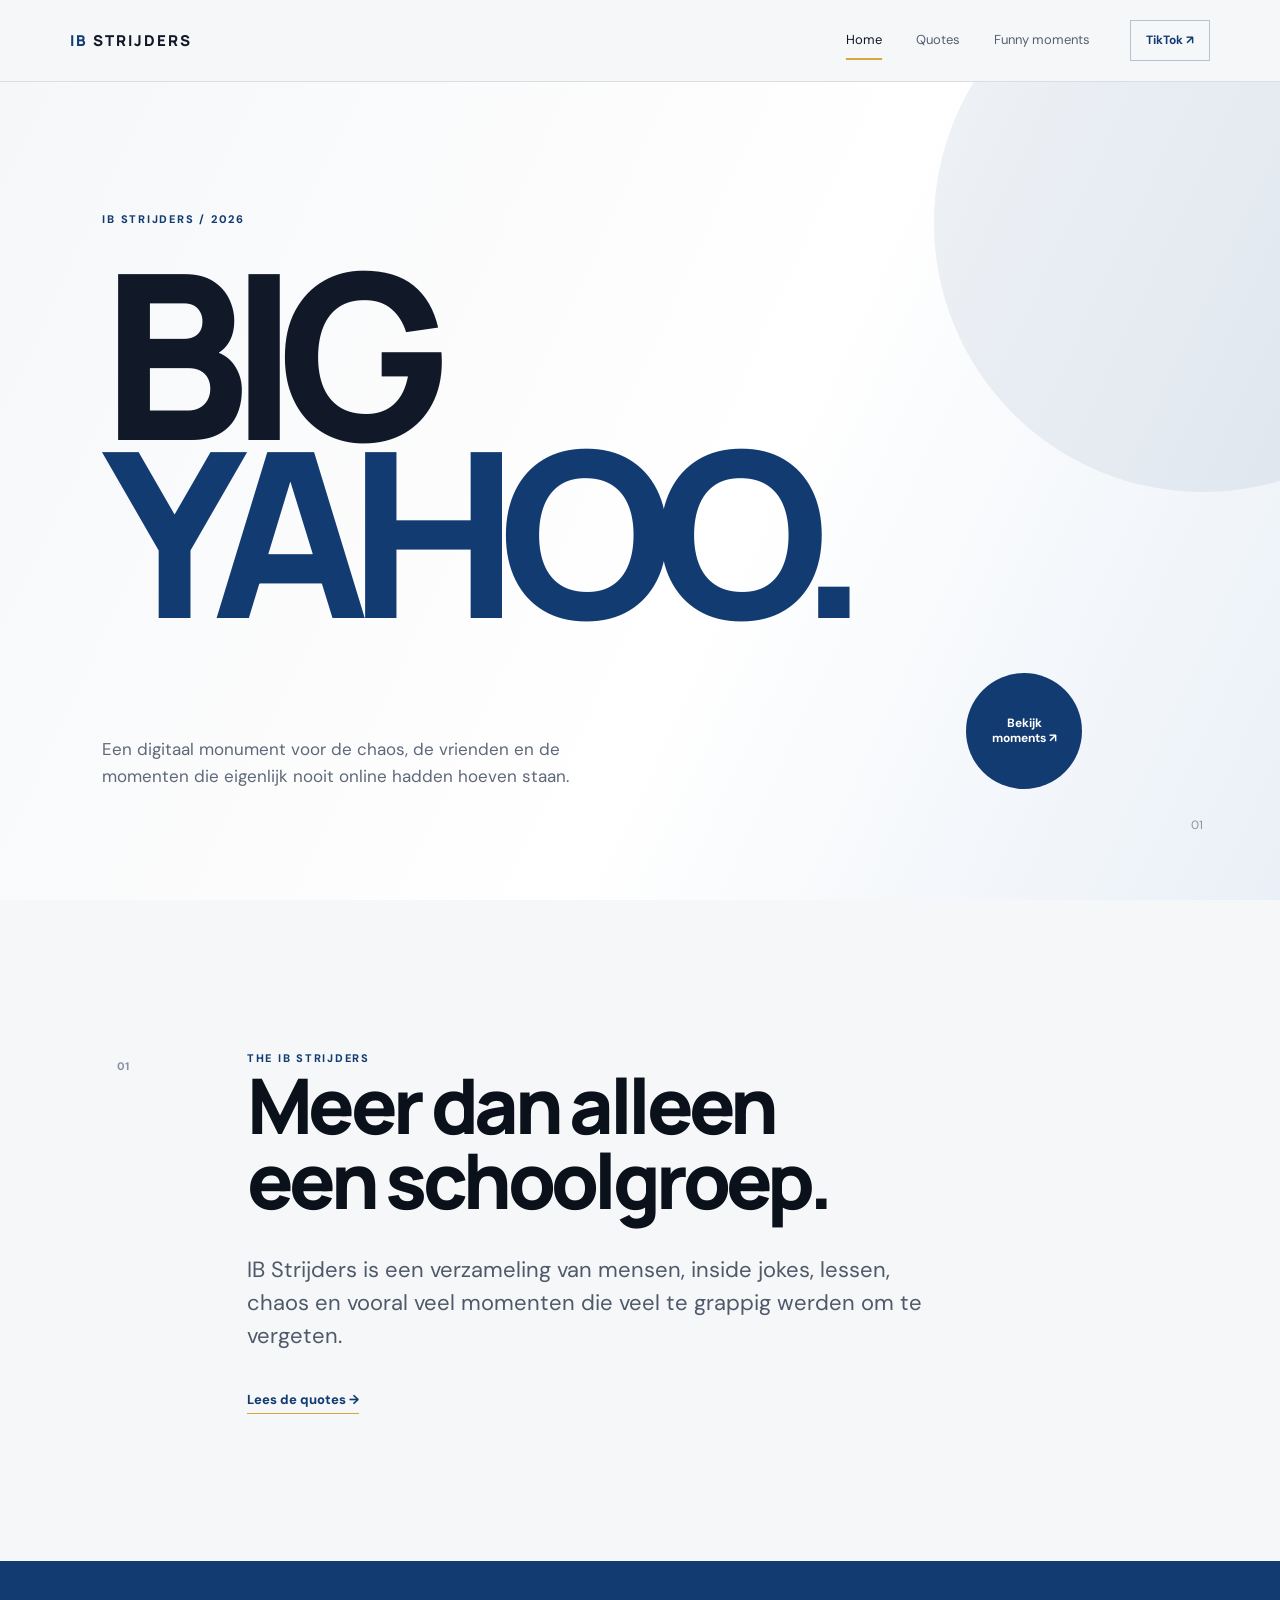
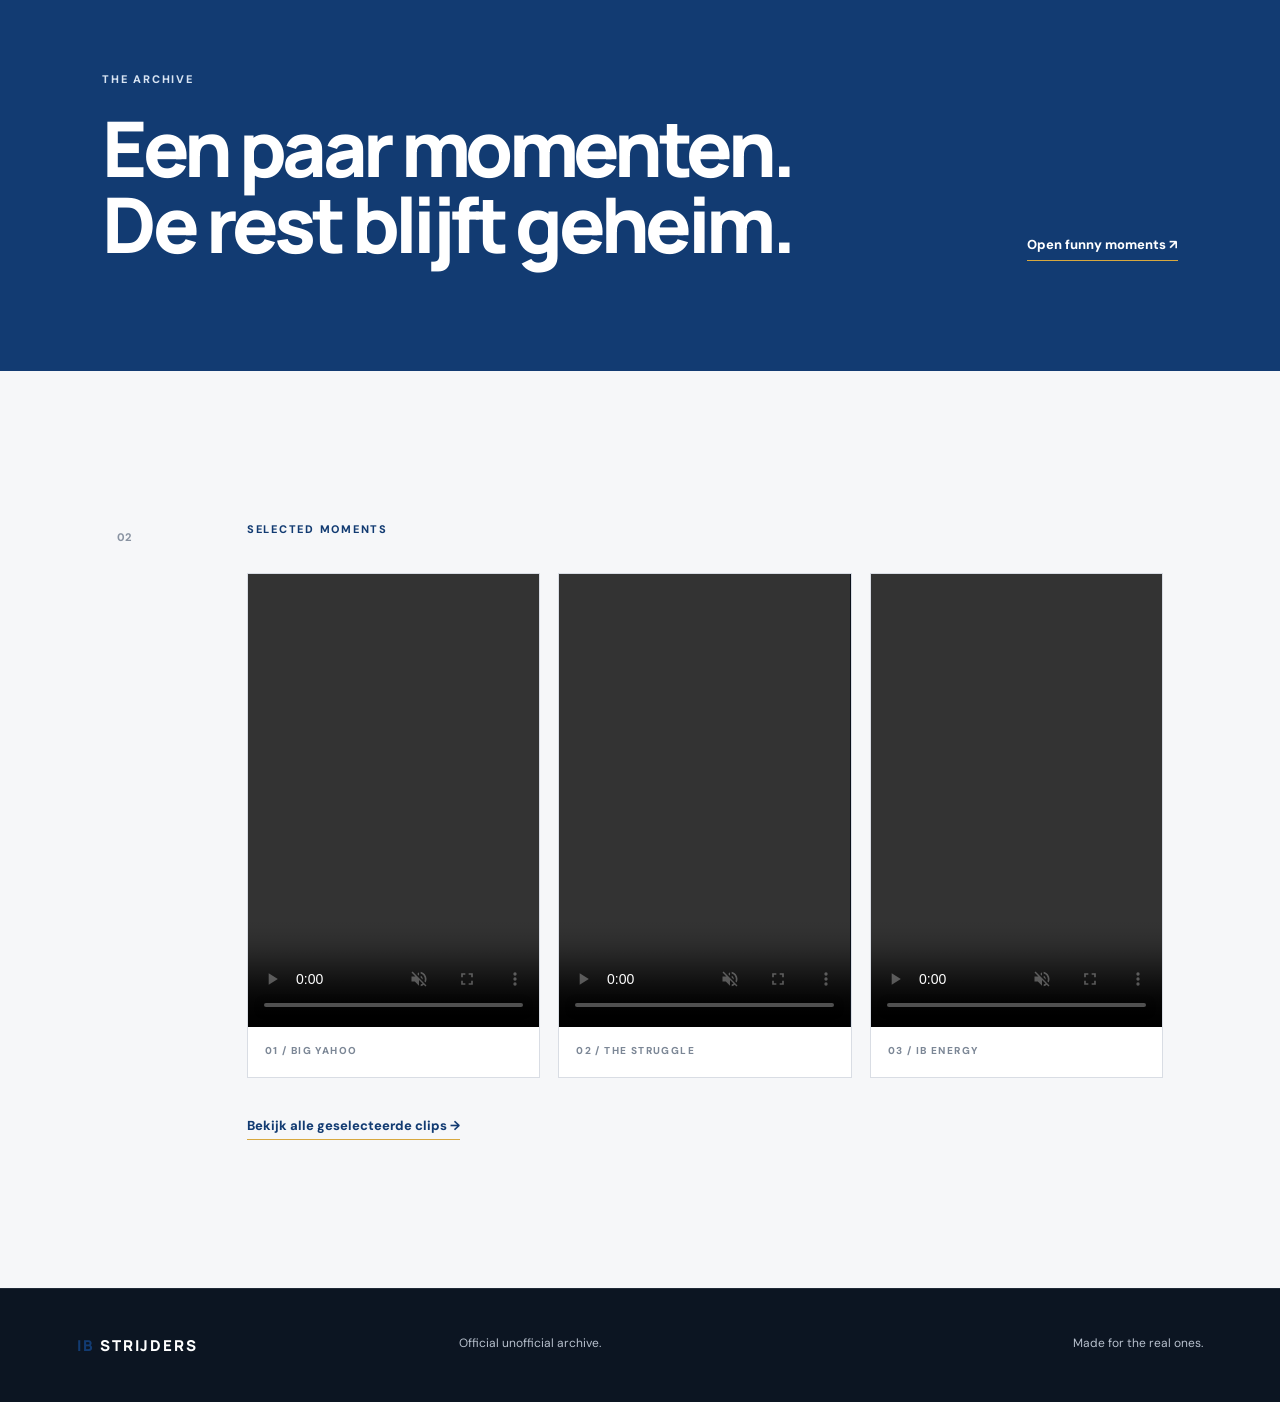
==== index.html @ 682cb68f "Add files via upload" ====
<!DOCTYPE html>
<html lang="nl">
<head>
<meta charset="UTF-8"><meta name="viewport" content="width=device-width,initial-scale=1.0">
<title>IB Strijders — Big Yahoo</title><meta name="description" content="IB Strijders. Big Yahoo. Geen uitleg nodig.">
<link rel="stylesheet" href="style.css">
</head>
<body>
<header class="site-header">
  <a class="brand" href="index.html"><span>IB</span> STRIJDERS</a>
  <nav><a class="active" href="index.html">Home</a><a href="quotes.html">Quotes</a><a href="moments.html">Funny moments</a></nav>
  <a class="header-cta" href="https://www.tiktok.com/@ibstrijders1" target="_blank" rel="noopener">TikTok ↗</a>
</header>
<main>
<section class="hero-main">
  <div class="hero-kicker">IB STRIJDERS / 2026</div>
  <h1>BIG<br><em>YAHOO.</em></h1>
  <div class="hero-bottom"><p>Een digitaal monument voor de chaos, de vrienden en de momenten die eigenlijk nooit online hadden hoeven staan.</p><a class="circle-link" href="moments.html">Bekijk<br>moments ↗</a></div>
  <div class="hero-mark">01</div>
</section>
<section class="intro section-grid">
  <div class="section-number">01</div><div><p class="eyebrow">THE IB STRIJDERS</p><h2>Meer dan alleen<br>een schoolgroep.</h2><p class="lead">IB Strijders is een verzameling van mensen, inside jokes, lessen, chaos en vooral veel momenten die veel te grappig werden om te vergeten.</p><a class="text-link" href="quotes.html">Lees de quotes →</a></div>
</section>
<section class="feature-band">
  <div><p class="eyebrow light">THE ARCHIVE</p><h2>Een paar momenten.<br>De rest blijft geheim.</h2></div><a class="light-link" href="moments.html">Open funny moments ↗</a>
</section>
<section class="selected section-grid">
  <div class="section-number">02</div><div><p class="eyebrow">SELECTED MOMENTS</p><div class="selected-grid"><article><video src="assets/videos/tiktok-01.mp4" controls muted playsinline preload="metadata"></video><span>01 / BIG YAHOO</span></article><article><video src="assets/videos/tiktok-02.mp4" controls muted playsinline preload="metadata"></video><span>02 / THE STRUGGLE</span></article><article><video src="assets/videos/tiktok-03.mp4" controls muted playsinline preload="metadata"></video><span>03 / IB ENERGY</span></article></div><a class="text-link" href="moments.html">Bekijk alle geselecteerde clips →</a></div>
</section>
</main>
<footer><div class="brand"><span>IB</span> STRIJDERS</div><p>Official unofficial archive.</p><p>Made for the real ones.</p></footer>
<script src="script.js"></script>
</body></html>
---- style.css ----
@import url('https://fonts.googleapis.com/css2?family=DM+Sans:wght@400;500;700&family=Manrope:wght@400;500;600;700;800&display=swap');
:root{--ink:#111827;--muted:#667085;--line:#d9dde4;--blue:#123b72;--accent:#d8a83e;--paper:#f6f7f9;--white:#fff;--black:#0b111b}
*{box-sizing:border-box;margin:0;padding:0}html{scroll-behavior:smooth}body{font-family:'DM Sans',Arial,sans-serif;color:var(--ink);background:var(--paper);line-height:1.55}a{text-decoration:none;color:inherit}.site-header{height:82px;background:rgba(246,247,249,.94);backdrop-filter:blur(16px);border-bottom:1px solid var(--line);display:flex;align-items:center;padding:0 5.5%;justify-content:space-between;position:sticky;top:0;z-index:20}.brand{font-family:Manrope,sans-serif;font-weight:800;font-size:15px;letter-spacing:.13em}.brand span{color:var(--blue)}nav{display:flex;gap:34px;margin-left:auto;margin-right:40px}nav a{font-size:13px;color:#566070;position:relative}nav a:hover,nav a.active{color:var(--ink)}nav a.active:after{content:'';position:absolute;height:2px;left:0;right:0;bottom:-9px;background:var(--accent)}.header-cta{font-size:12px;font-weight:700;color:var(--blue);border:1px solid #b8c3d2;padding:10px 15px}.hero-main{min-height:calc(100vh - 82px);padding:9vh 8% 7vh;position:relative;display:flex;flex-direction:column;justify-content:center;background:linear-gradient(115deg,#f6f7f9 0%,#fff 57%,#eaf0f7 100%);overflow:hidden}.hero-main:after{content:'';position:absolute;width:42vw;height:42vw;border-radius:50%;right:-15vw;top:-10vw;background:rgba(18,59,114,.07)}.hero-kicker,.eyebrow{font-size:11px;letter-spacing:.16em;text-transform:uppercase;font-weight:800;color:var(--blue)}.hero-main h1{font-family:Manrope,sans-serif;font-size:clamp(90px,18vw,250px);line-height:.77;letter-spacing:-.085em;font-weight:800;margin:35px 0 55px;position:relative;z-index:2}.hero-main h1 em,.page-hero h1 em{font-style:normal;color:var(--blue)}.hero-bottom{display:flex;align-items:flex-end;justify-content:space-between;max-width:980px;position:relative;z-index:2}.hero-bottom p{max-width:480px;font-size:17px;color:#5e6878}.circle-link{width:116px;height:116px;border-radius:50%;background:var(--blue);color:white;display:flex;align-items:center;justify-content:center;text-align:center;font-size:12px;font-weight:700;line-height:1.25;transition:.3s}.circle-link:hover{background:var(--accent);transform:rotate(-7deg)}.hero-mark{position:absolute;right:6%;bottom:8%;font-size:12px;color:#8a94a3}.section-grid{display:grid;grid-template-columns:90px 1fr;gap:40px;max-width:1200px;margin:auto;padding:150px 6%}.section-number{font-size:11px;font-weight:800;color:#8993a2;padding-top:8px}.section-grid h2,.feature-band h2{font-family:Manrope,sans-serif;font-size:clamp(48px,6vw,86px);line-height:.98;letter-spacing:-.06em;font-weight:800;color:var(--black)}.lead{max-width:690px;font-size:22px;line-height:1.5;color:#4f5969;margin:35px 0}.text-link,.light-link{font-size:13px;font-weight:800;color:var(--blue);border-bottom:1px solid var(--accent);padding-bottom:5px}.feature-band{background:var(--blue);color:#fff;padding:110px 8%;display:flex;align-items:end;justify-content:space-between;gap:50px}.feature-band h2{color:#fff;margin-top:22px}.eyebrow.light{color:#d8e4f3}.light-link{color:#fff;border-color:var(--accent);white-space:nowrap}.selected-grid{display:grid;grid-template-columns:repeat(3,1fr);gap:18px;margin:35px 0}.selected-grid article{background:white;border:1px solid var(--line)}video{width:100%;display:block;background:#0b111b;object-fit:cover}.selected-grid video{aspect-ratio:9/14}.selected-grid span,.moment-card span{display:block;font-size:10px;font-weight:800;letter-spacing:.14em;color:#7c8796;padding:16px 17px 18px}.inner-page{min-height:calc(100vh - 82px)}.page-hero{padding:130px 8% 95px;border-bottom:1px solid var(--line);background:#fff}.page-hero h1{font-family:Manrope,sans-serif;font-size:clamp(80px,14vw,190px);line-height:.78;letter-spacing:-.08em;margin-top:32px;color:var(--black)}.page-intro{font-size:19px;max-width:560px;color:var(--muted);margin-top:42px}.quotes-list{max-width:1200px;margin:auto;padding:80px 6% 130px}.quotes-list article{display:grid;grid-template-columns:80px 1fr;gap:25px;padding:48px 0;border-bottom:1px solid var(--line)}.quotes-list article span{font-size:11px;color:#8a94a3;font-weight:800}.quotes-list blockquote{font-family:Manrope,sans-serif;font-size:clamp(28px,4vw,54px);line-height:1.1;letter-spacing:-.04em;font-weight:600;max-width:950px}.moments-grid{max-width:1200px;margin:auto;padding:80px 6% 130px;display:grid;grid-template-columns:1fr 1fr;gap:55px 25px}.moment-card{background:#fff;border:1px solid var(--line)}.moment-card.large{grid-column:1/-1;display:grid;grid-template-columns:1.1fr .9fr}.moment-card video{aspect-ratio:9/13}.moment-card.large video{aspect-ratio:16/9}.moment-card div{padding:24px}.moment-card h2{font-family:Manrope,sans-serif;font-size:32px;letter-spacing:-.04em;margin:0 0 7px}.moment-card p{color:var(--muted);font-size:14px}footer{padding:45px 6%;border-top:1px solid #202a38;background:#0c1522;color:#b7c0cd;display:grid;grid-template-columns:1fr 1fr 1fr;gap:20px;font-size:12px}footer .brand{color:white}footer p:last-child{text-align:right}footer a:hover{color:white}@media(max-width:800px){.site-header{height:70px;padding:0 5%}nav{gap:14px;margin:0 15px}nav a{font-size:11px}.header-cta{display:none}.hero-main{min-height:calc(100vh - 70px);padding:70px 7%}.hero-main h1{font-size:24vw;margin:40px 0}.hero-bottom{align-items:flex-start;gap:30px}.circle-link{width:90px;height:90px;flex:none}.section-grid{grid-template-columns:35px 1fr;padding:90px 7%;gap:20px}.selected-grid,.moments-grid{grid-template-columns:1fr}.moment-card.large{grid-column:auto;display:block}.feature-band{display:block;padding:90px 7%}.light-link{display:inline-block;margin-top:35px}.page-hero{padding:90px 7% 70px}.quotes-list{padding:45px 7% 90px}.quotes-list article{grid-template-columns:35px 1fr;gap:15px;padding:35px 0}footer{grid-template-columns:1fr;gap:12px}footer p:last-child{text-align:left}}
@media(max-width:480px){nav a:nth-child(2){display:none}.hero-main h1{font-size:27vw}.hero-bottom{display:block}.circle-link{margin-top:28px}.page-hero h1{font-size:23vw}}
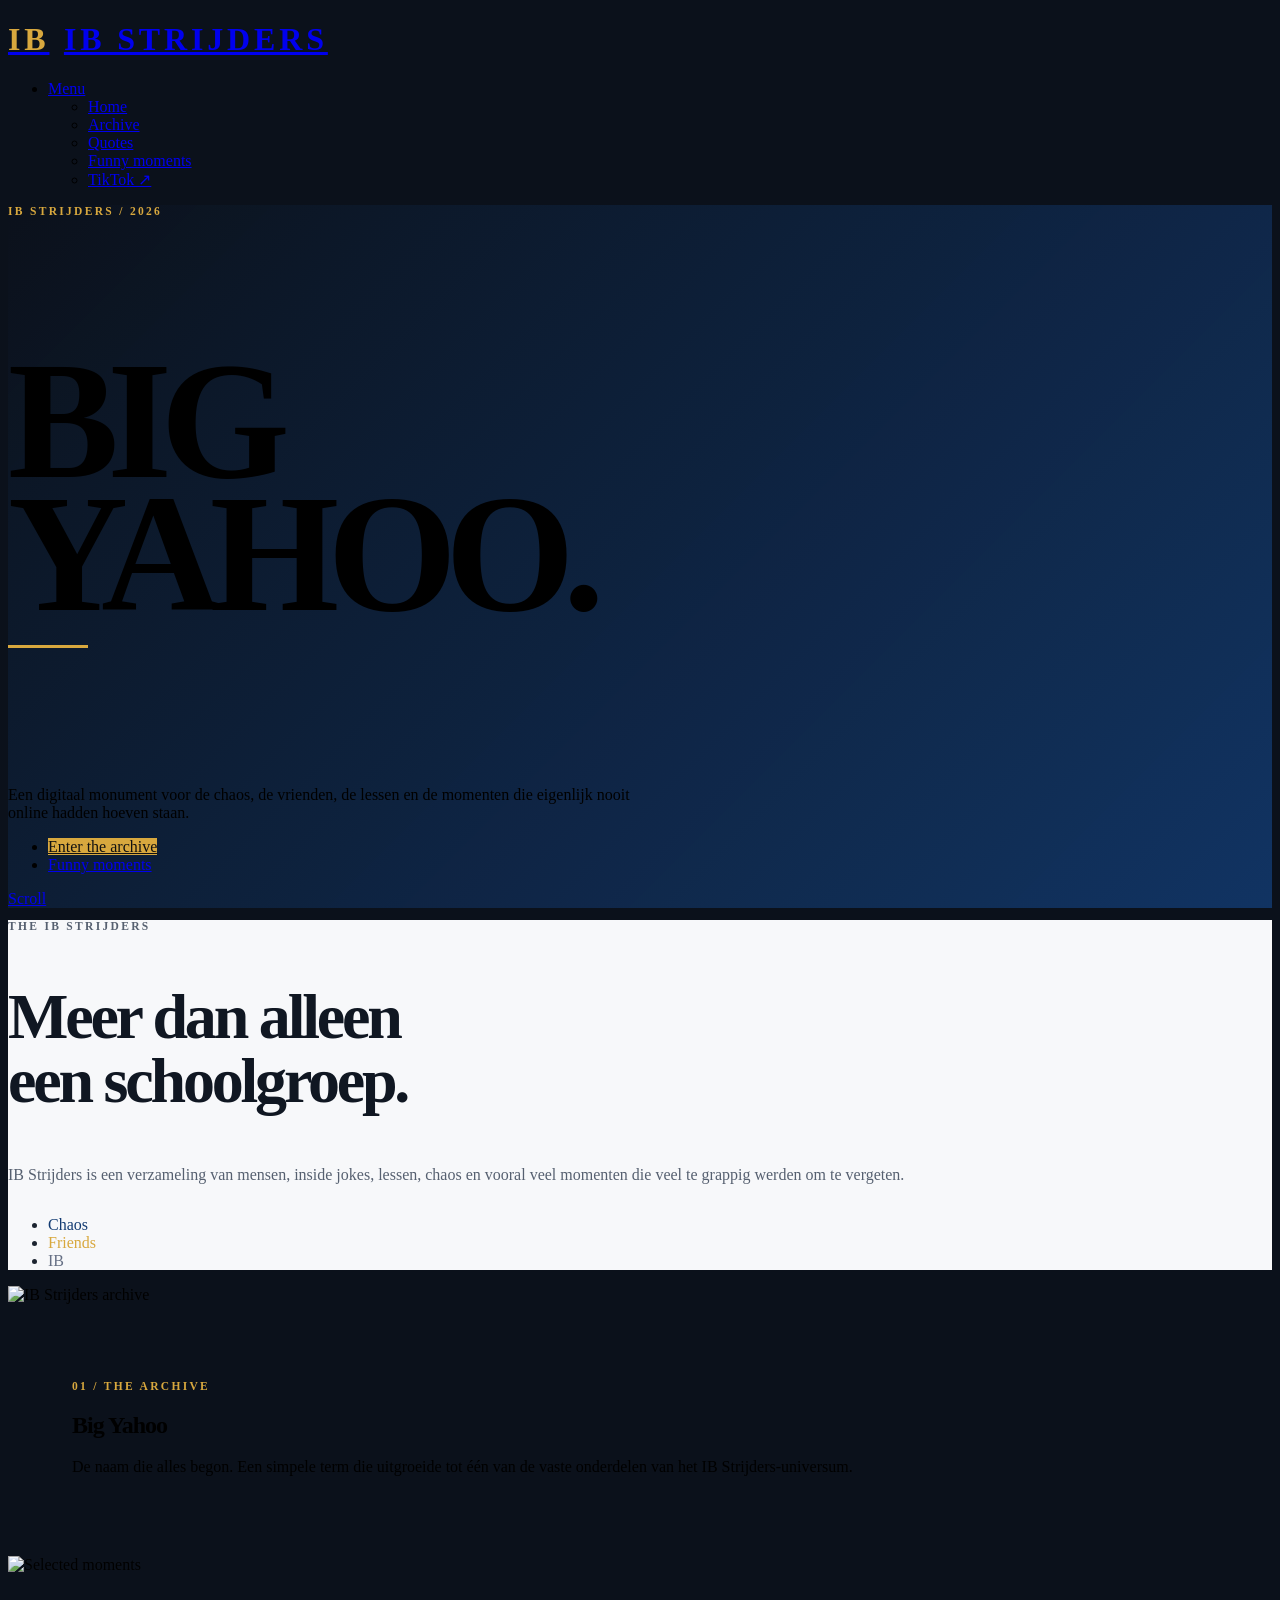
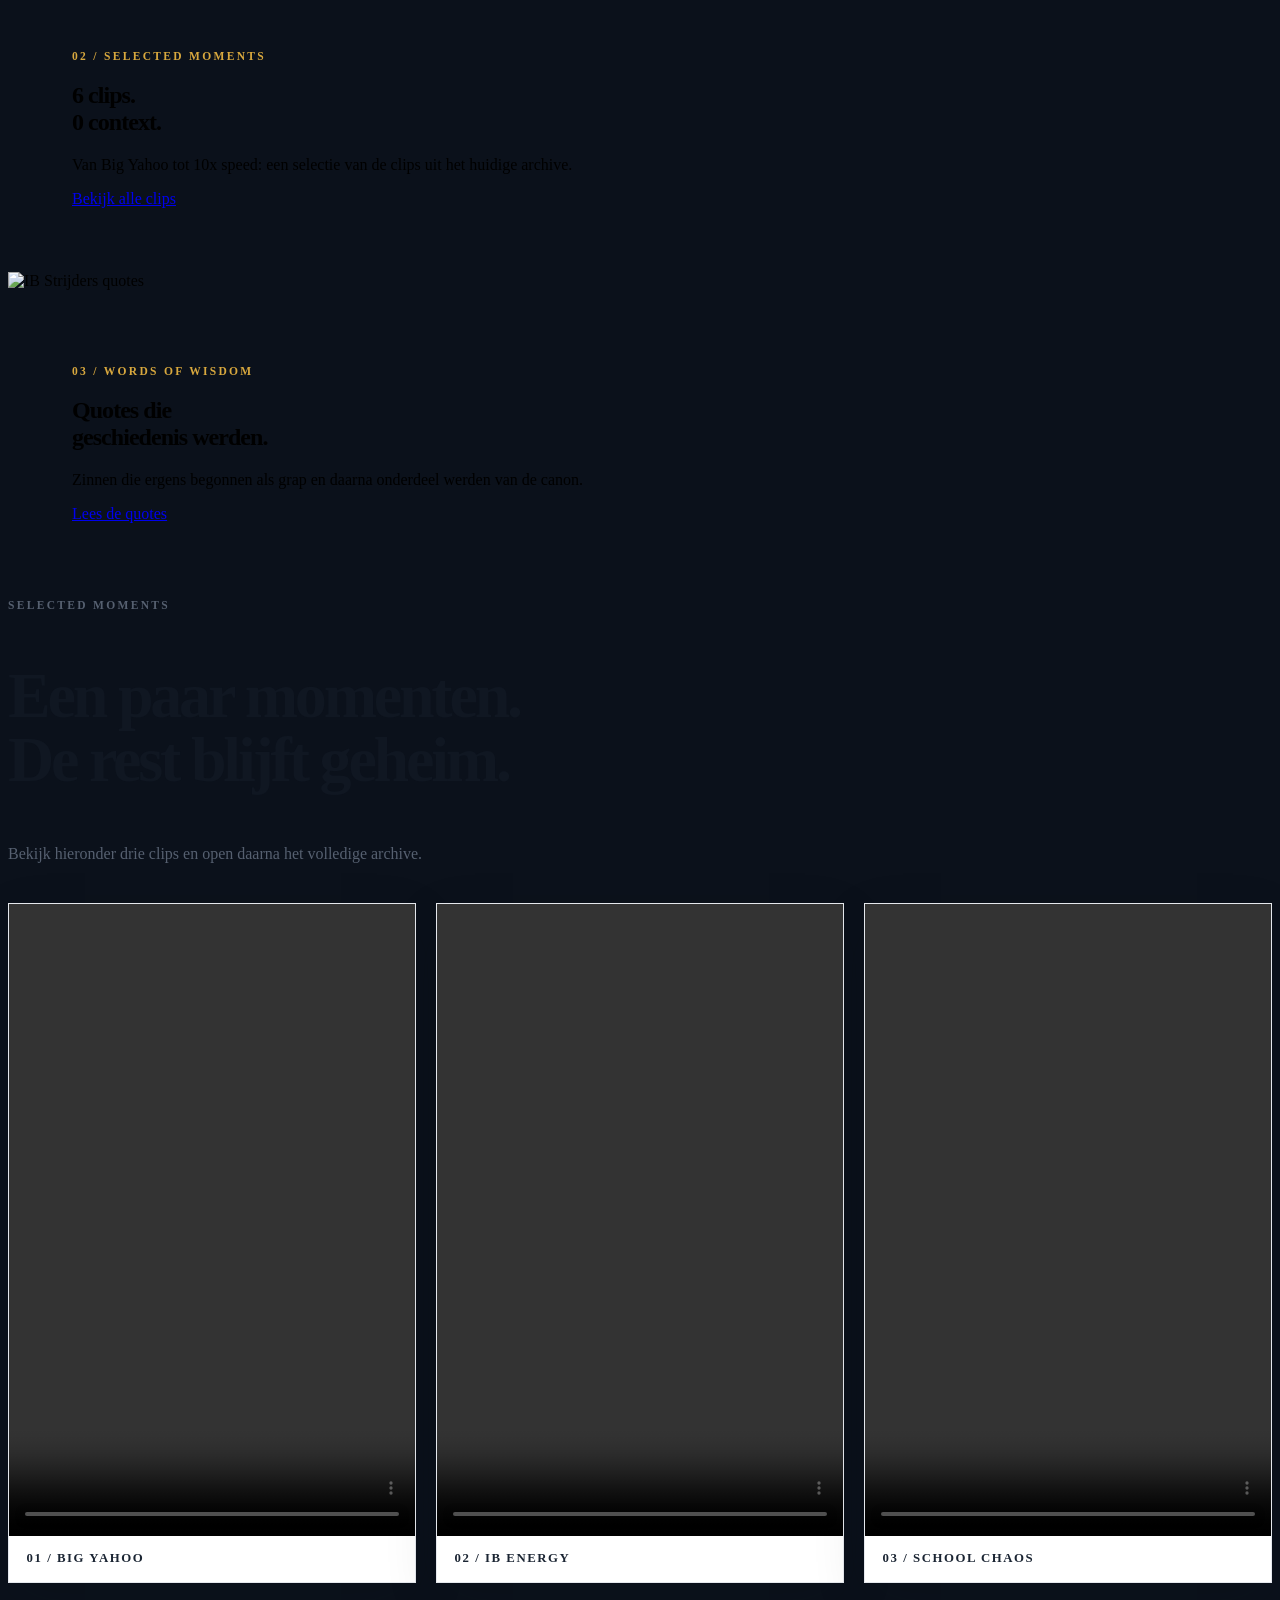
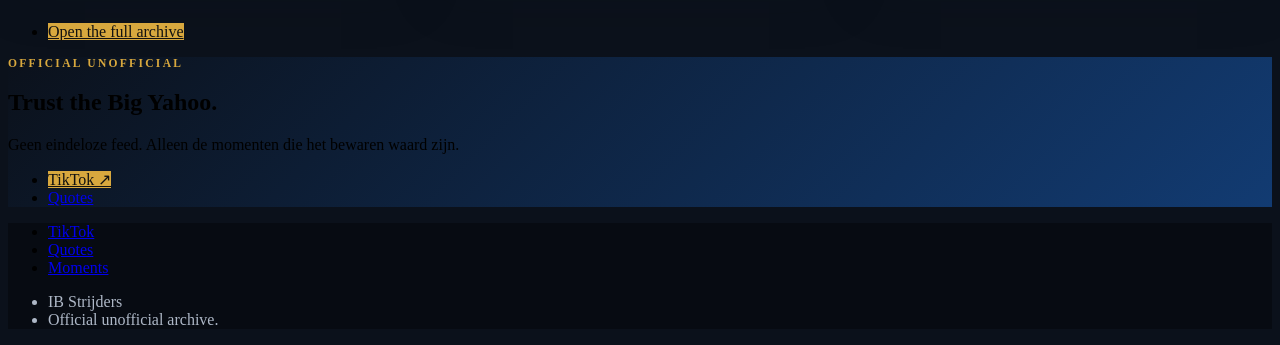
==== commit 6a4cac07: "Add files via upload" ====
--- a/index.html
+++ b/index.html
@@ -1,33 +1,135 @@
-<!DOCTYPE html>
+<!DOCTYPE HTML>
 <html lang="nl">
 <head>
-<meta charset="UTF-8"><meta name="viewport" content="width=device-width,initial-scale=1.0">
-<title>IB Strijders — Big Yahoo</title><meta name="description" content="IB Strijders. Big Yahoo. Geen uitleg nodig.">
-<link rel="stylesheet" href="style.css">
+  <title>IB Strijders — Big Yahoo</title>
+  <meta charset="utf-8">
+  <meta name="viewport" content="width=device-width, initial-scale=1">
+  <meta name="description" content="IB Strijders — Big Yahoo, quotes, funny moments en het complete unofficial archive.">
+  <link rel="stylesheet" href="assets/css/main.css">
+  <link rel="stylesheet" href="ib-strijders.css">
 </head>
-<body>
-<header class="site-header">
-  <a class="brand" href="index.html"><span>IB</span> STRIJDERS</a>
-  <nav><a class="active" href="index.html">Home</a><a href="quotes.html">Quotes</a><a href="moments.html">Funny moments</a></nav>
-  <a class="header-cta" href="https://www.tiktok.com/@ibstrijders1" target="_blank" rel="noopener">TikTok ↗</a>
+<body class="landing is-preload">
+<div id="page-wrapper">
+
+<header id="header" class="alt">
+  <h1><a href="index.html">IB STRIJDERS</a></h1>
+  <nav id="nav">
+    <ul><li class="special">
+      <a href="#menu" class="menuToggle"><span>Menu</span></a>
+      <div id="menu"><ul>
+        <li><a href="index.html">Home</a></li>
+        <li><a href="#archive">Archive</a></li>
+        <li><a href="quotes.html">Quotes</a></li>
+        <li><a href="moments.html">Funny moments</a></li>
+        <li><a href="https://www.tiktok.com/@ibstrijders1" target="_blank" rel="noopener">TikTok ↗</a></li>
+      </ul></div>
+    </li></ul>
+  </nav>
 </header>
-<main>
-<section class="hero-main">
-  <div class="hero-kicker">IB STRIJDERS / 2026</div>
-  <h1>BIG<br><em>YAHOO.</em></h1>
-  <div class="hero-bottom"><p>Een digitaal monument voor de chaos, de vrienden en de momenten die eigenlijk nooit online hadden hoeven staan.</p><a class="circle-link" href="moments.html">Bekijk<br>moments ↗</a></div>
-  <div class="hero-mark">01</div>
+
+<section id="banner" class="ib-hero">
+  <div class="inner">
+    <p class="hero-kicker">IB STRIJDERS / 2026</p>
+    <h2>BIG<br>YAHOO.</h2>
+    <p>Een digitaal monument voor de chaos, de vrienden, de lessen en de momenten die eigenlijk nooit online hadden hoeven staan.</p>
+    <ul class="actions special">
+      <li><a href="#archive" class="button primary">Enter the archive</a></li>
+      <li><a href="moments.html" class="button">Funny moments</a></li>
+    </ul>
+  </div>
+  <a href="#about" class="more scrolly">Scroll</a>
 </section>
-<section class="intro section-grid">
-  <div class="section-number">01</div><div><p class="eyebrow">THE IB STRIJDERS</p><h2>Meer dan alleen<br>een schoolgroep.</h2><p class="lead">IB Strijders is een verzameling van mensen, inside jokes, lessen, chaos en vooral veel momenten die veel te grappig werden om te vergeten.</p><a class="text-link" href="quotes.html">Lees de quotes →</a></div>
+
+<section id="about" class="wrapper style1 special">
+  <div class="inner">
+    <header class="major">
+      <p class="eyebrow">THE IB STRIJDERS</p>
+      <h2>Meer dan alleen<br>een schoolgroep.</h2>
+      <p>IB Strijders is een verzameling van mensen, inside jokes, lessen, chaos en vooral veel momenten die veel te grappig werden om te vergeten.</p>
+    </header>
+    <ul class="icons major">
+      <li><span class="icon solid fa-bolt major style1"><span class="label">Chaos</span></span></li>
+      <li><span class="icon solid fa-heart major style2"><span class="label">Friends</span></span></li>
+      <li><span class="icon solid fa-graduation-cap major style3"><span class="label">IB</span></span></li>
+    </ul>
+  </div>
 </section>
-<section class="feature-band">
-  <div><p class="eyebrow light">THE ARCHIVE</p><h2>Een paar momenten.<br>De rest blijft geheim.</h2></div><a class="light-link" href="moments.html">Open funny moments ↗</a>
+
+<section id="archive" class="wrapper alt style2">
+  <section class="spotlight">
+    <div class="image"><img src="images/pic01.jpg" alt="IB Strijders archive"></div>
+    <div class="content">
+      <p class="eyebrow">01 / THE ARCHIVE</p>
+      <h2>Big Yahoo</h2>
+      <p>De naam die alles begon. Een simpele term die uitgroeide tot één van de vaste onderdelen van het IB Strijders-universum.</p>
+    </div>
+  </section>
+  <section class="spotlight">
+    <div class="image"><img src="images/pic02.jpg" alt="Selected moments"></div>
+    <div class="content">
+      <p class="eyebrow">02 / SELECTED MOMENTS</p>
+      <h2>6 clips.<br>0 context.</h2>
+      <p>Van Big Yahoo tot 10x speed: een selectie van de clips uit het huidige archive.</p>
+      <a class="button small" href="moments.html">Bekijk alle clips</a>
+    </div>
+  </section>
+  <section class="spotlight">
+    <div class="image"><img src="images/pic03.jpg" alt="IB Strijders quotes"></div>
+    <div class="content">
+      <p class="eyebrow">03 / WORDS OF WISDOM</p>
+      <h2>Quotes die<br>geschiedenis werden.</h2>
+      <p>Zinnen die ergens begonnen als grap en daarna onderdeel werden van de canon.</p>
+      <a class="button small" href="quotes.html">Lees de quotes</a>
+    </div>
+  </section>
 </section>
-<section class="selected section-grid">
-  <div class="section-number">02</div><div><p class="eyebrow">SELECTED MOMENTS</p><div class="selected-grid"><article><video src="assets/videos/tiktok-01.mp4" controls muted playsinline preload="metadata"></video><span>01 / BIG YAHOO</span></article><article><video src="assets/videos/tiktok-02.mp4" controls muted playsinline preload="metadata"></video><span>02 / THE STRUGGLE</span></article><article><video src="assets/videos/tiktok-03.mp4" controls muted playsinline preload="metadata"></video><span>03 / IB ENERGY</span></article></div><a class="text-link" href="moments.html">Bekijk alle geselecteerde clips →</a></div>
+
+<section id="moments-preview" class="wrapper style3 special">
+  <div class="inner">
+    <header class="major">
+      <p class="eyebrow">SELECTED MOMENTS</p>
+      <h2>Een paar momenten.<br>De rest blijft geheim.</h2>
+      <p>Bekijk hieronder drie clips en open daarna het volledige archive.</p>
+    </header>
+    <div class="video-grid">
+      <article><video src="assets/videos/tiktok-01.mp4" controls muted playsinline preload="metadata"></video><h3>01 / BIG YAHOO</h3></article>
+      <article><video src="assets/videos/tiktok-02.mp4" controls muted playsinline preload="metadata"></video><h3>02 / IB ENERGY</h3></article>
+      <article><video src="assets/videos/tiktok-03.mp4" controls muted playsinline preload="metadata"></video><h3>03 / SCHOOL CHAOS</h3></article>
+    </div>
+    <ul class="actions special"><li><a href="moments.html" class="button primary">Open the full archive</a></li></ul>
+  </div>
 </section>
-</main>
-<footer><div class="brand"><span>IB</span> STRIJDERS</div><p>Official unofficial archive.</p><p>Made for the real ones.</p></footer>
-<script src="script.js"></script>
-</body></html>
+
+<section id="cta" class="wrapper style4">
+  <div class="inner">
+    <header>
+      <p class="eyebrow">OFFICIAL UNOFFICIAL</p>
+      <h2>Trust the Big Yahoo.</h2>
+      <p>Geen eindeloze feed. Alleen de momenten die het bewaren waard zijn.</p>
+    </header>
+    <ul class="actions stacked">
+      <li><a href="https://www.tiktok.com/@ibstrijders1" target="_blank" rel="noopener" class="button fit primary">TikTok ↗</a></li>
+      <li><a href="quotes.html" class="button fit">Quotes</a></li>
+    </ul>
+  </div>
+</section>
+
+<footer id="footer">
+  <ul class="icons">
+    <li><a href="https://www.tiktok.com/@ibstrijders1" target="_blank" rel="noopener" class="icon brands fa-tiktok"><span class="label">TikTok</span></a></li>
+    <li><a href="quotes.html" class="icon solid fa-quote-left"><span class="label">Quotes</span></a></li>
+    <li><a href="moments.html" class="icon solid fa-film"><span class="label">Moments</span></a></li>
+  </ul>
+  <ul class="copyright"><li>IB Strijders</li><li>Official unofficial archive.</li></ul>
+</footer>
+</div>
+<script src="assets/js/jquery.min.js"></script>
+<script src="assets/js/jquery.scrollex.min.js"></script>
+<script src="assets/js/jquery.scrolly.min.js"></script>
+<script src="assets/js/browser.min.js"></script>
+<script src="assets/js/breakpoints.min.js"></script>
+<script src="assets/js/util.js"></script>
+<script src="assets/js/main.js"></script>
+<script src="ib-strijders.js"></script>
+</body>
+</html>
--- a/ib-strijders.css
+++ b/ib-strijders.css
@@ -0,0 +1,60 @@
+/* IB Strijders visual layer — built on the uploaded Spectral template */
+:root{
+  --ib-blue:#123b72;--ib-gold:#d8a83e;--ib-dark:#0b111b;--ib-paper:#f6f7f9;
+}
+body{background:var(--ib-dark)}
+#header h1 a{letter-spacing:.12em}
+#header h1 a:before{content:"IB";color:var(--ib-gold);margin-right:.45em}
+.ib-hero{background:
+ linear-gradient(135deg,rgba(11,17,27,.92),rgba(18,59,114,.82)),
+ url("images/banner.jpg") center/cover!important}
+.ib-hero .inner{max-width:1050px}
+.hero-kicker,.eyebrow{font-size:.72rem;letter-spacing:.2em;text-transform:uppercase;font-weight:800;color:var(--ib-gold);margin-bottom:1.2rem}
+#banner h2,.subhero h2{font-size:clamp(4.5rem,13vw,11rem);line-height:.8;letter-spacing:-.07em}
+#banner h2:after,.subhero h2:after{content:"";display:block;width:5rem;height:3px;background:var(--ib-gold);margin-top:1.5rem}
+#banner p:not(.hero-kicker){max-width:650px}
+.button.primary{background:var(--ib-gold)!important;box-shadow:none!important;color:#111!important}
+.wrapper.style1{background:#f7f8fa;color:#1c2430}
+.wrapper.style1 h2,.wrapper.style1 h3,.wrapper.style3 h2,.wrapper.style3 h3{color:#101722}
+.wrapper.style1 p,.wrapper.style3 p{color:#566070}
+.wrapper.style1 .major h2,.wrapper.style3 .major h2{font-size:clamp(2.2rem,5vw,4.5rem);letter-spacing:-.05em;line-height:1}
+.wrapper.style1 .icons.major{margin-top:2rem}
+.wrapper.style1 .icons.major .style1{color:var(--ib-blue)}
+.wrapper.style1 .icons.major .style2{color:var(--ib-gold)}
+.wrapper.style1 .icons.major .style3{color:#667085}
+.spotlight .image img{filter:saturate(.7);transition:transform .5s ease,filter .5s ease}
+.spotlight:hover .image img{transform:scale(1.03);filter:saturate(1)}
+.spotlight .content{padding:4rem}
+.spotlight .content h2{letter-spacing:-.04em}
+.spotlight .content .button.small{margin-top:1rem}
+.video-grid,.moments-grid{display:grid;grid-template-columns:repeat(3,1fr);gap:1.25rem;margin:2.5rem 0}
+.video-grid article,.moment{background:#fff;box-shadow:0 18px 50px rgba(11,17,27,.12);border:1px solid #e5e8ed}
+.video-grid video,.moment video{width:100%;display:block;background:#0b111b;aspect-ratio:9/14;object-fit:cover}
+.video-grid h3{font-size:.8rem!important;letter-spacing:.12em!important;margin:0!important;padding:1rem 1.1rem;color:#1b2533!important}
+.subhero{padding:10rem 8% 6rem;background:linear-gradient(135deg,#0b111b,#183d6b);color:#fff}
+.subhero .inner{max-width:1200px;margin:auto}
+.subhero p:not(.hero-kicker){max-width:650px;color:#d9e1ec}
+.quote-list{max-width:1100px}
+.quote-list article{display:grid;grid-template-columns:70px 1fr;gap:1.5rem;padding:3rem 0;border-bottom:1px solid rgba(255,255,255,.15)}
+.quote-list article>span{color:var(--ib-gold);font-weight:800}
+.quote-list blockquote{margin:0;color:#fff;font-size:clamp(1.5rem,3vw,3rem);line-height:1.15;border:0;padding:0;font-weight:600}
+.moments-grid{grid-template-columns:repeat(2,1fr)}
+.moment{background:#fff}
+.moment div{padding:1.4rem}
+.moment span{color:var(--ib-blue);font-weight:800;letter-spacing:.15em;font-size:.7rem}
+.moment h3{margin:.5rem 0!important;color:#101722!important;font-size:1.5rem!important}
+.moment p{margin:0;color:#667085!important;font-size:.9rem}
+#cta{background:linear-gradient(135deg,#0b111b,#123b72)}
+#footer{background:#070b12}
+#footer .copyright li{color:#aeb8c7}
+@media(max-width:980px){
+ .video-grid{grid-template-columns:1fr 1fr}
+ .spotlight .content{padding:2.5rem}
+}
+@media(max-width:736px){
+ .video-grid,.moments-grid{grid-template-columns:1fr}
+ .subhero{padding:7rem 7% 4rem}
+ .quote-list article{grid-template-columns:35px 1fr}
+ .quote-list blockquote{font-size:1.5rem}
+ .spotlight .content{padding:2rem}
+}
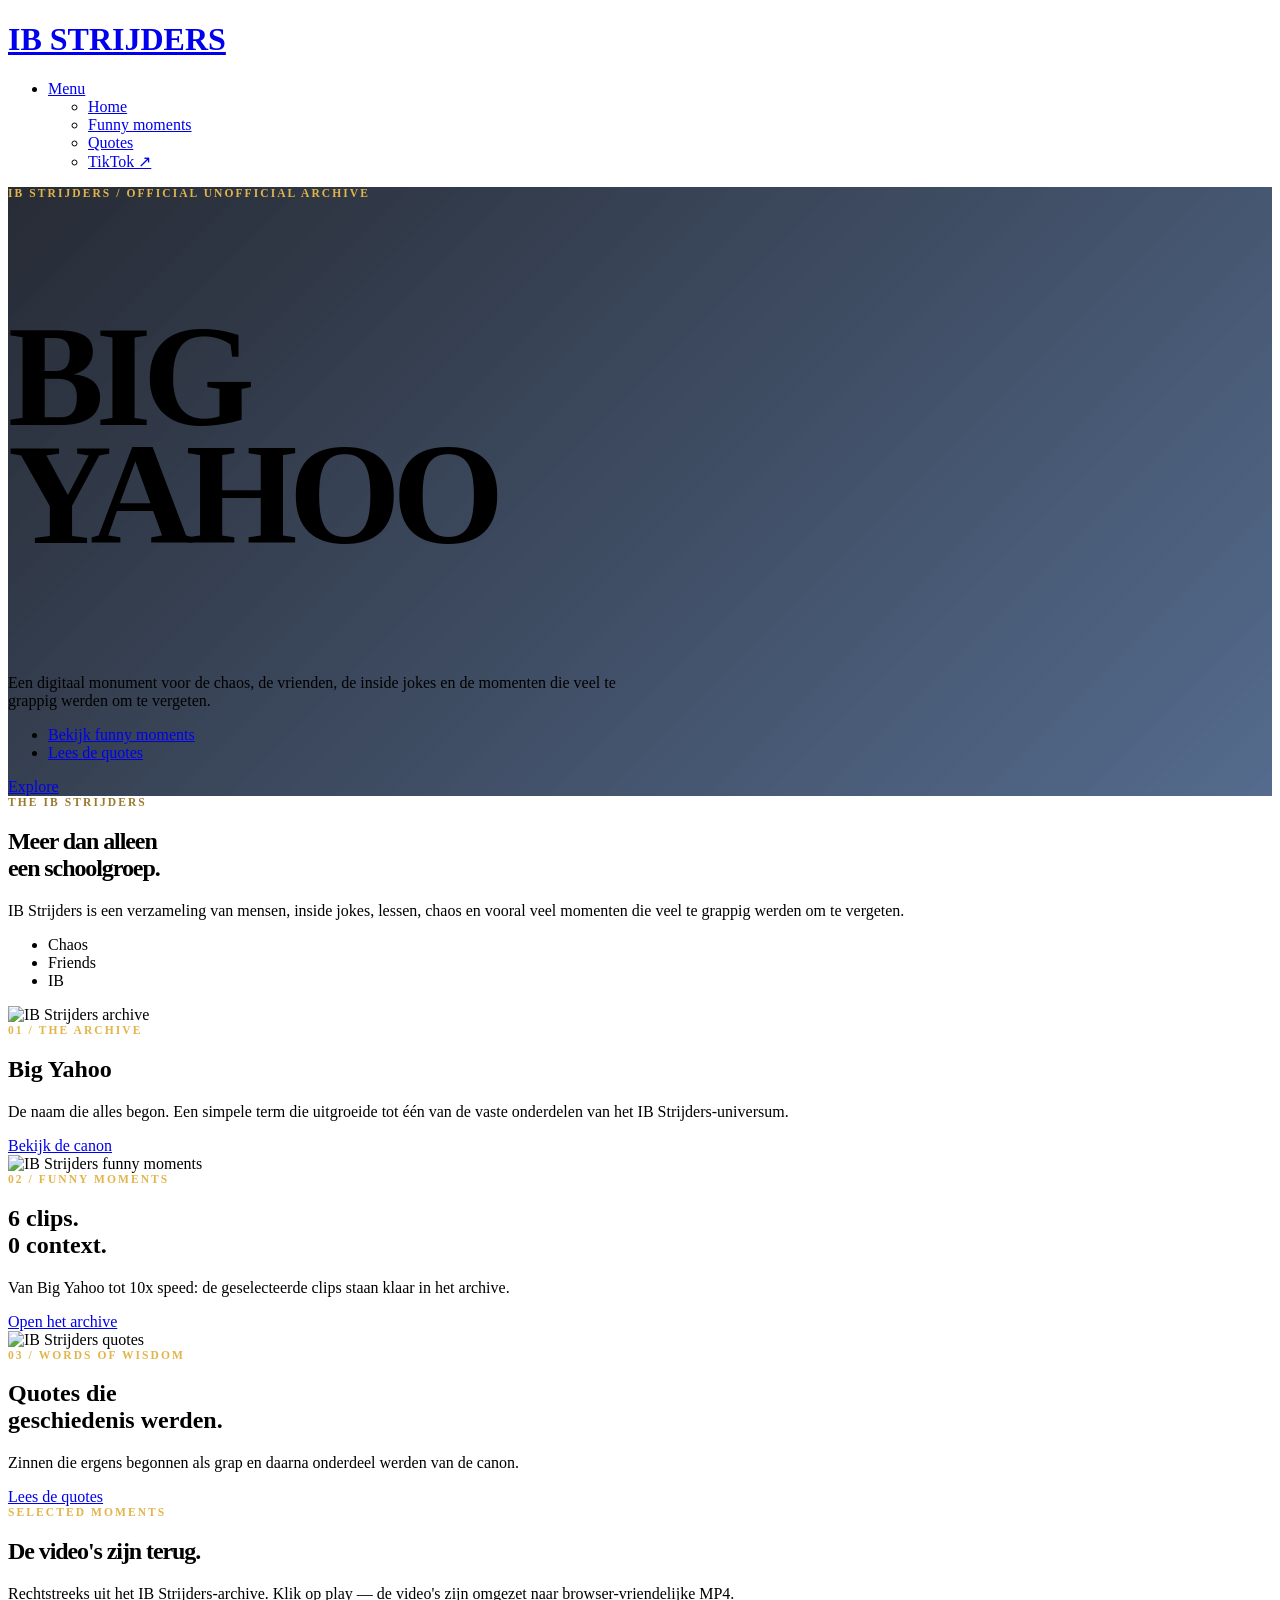
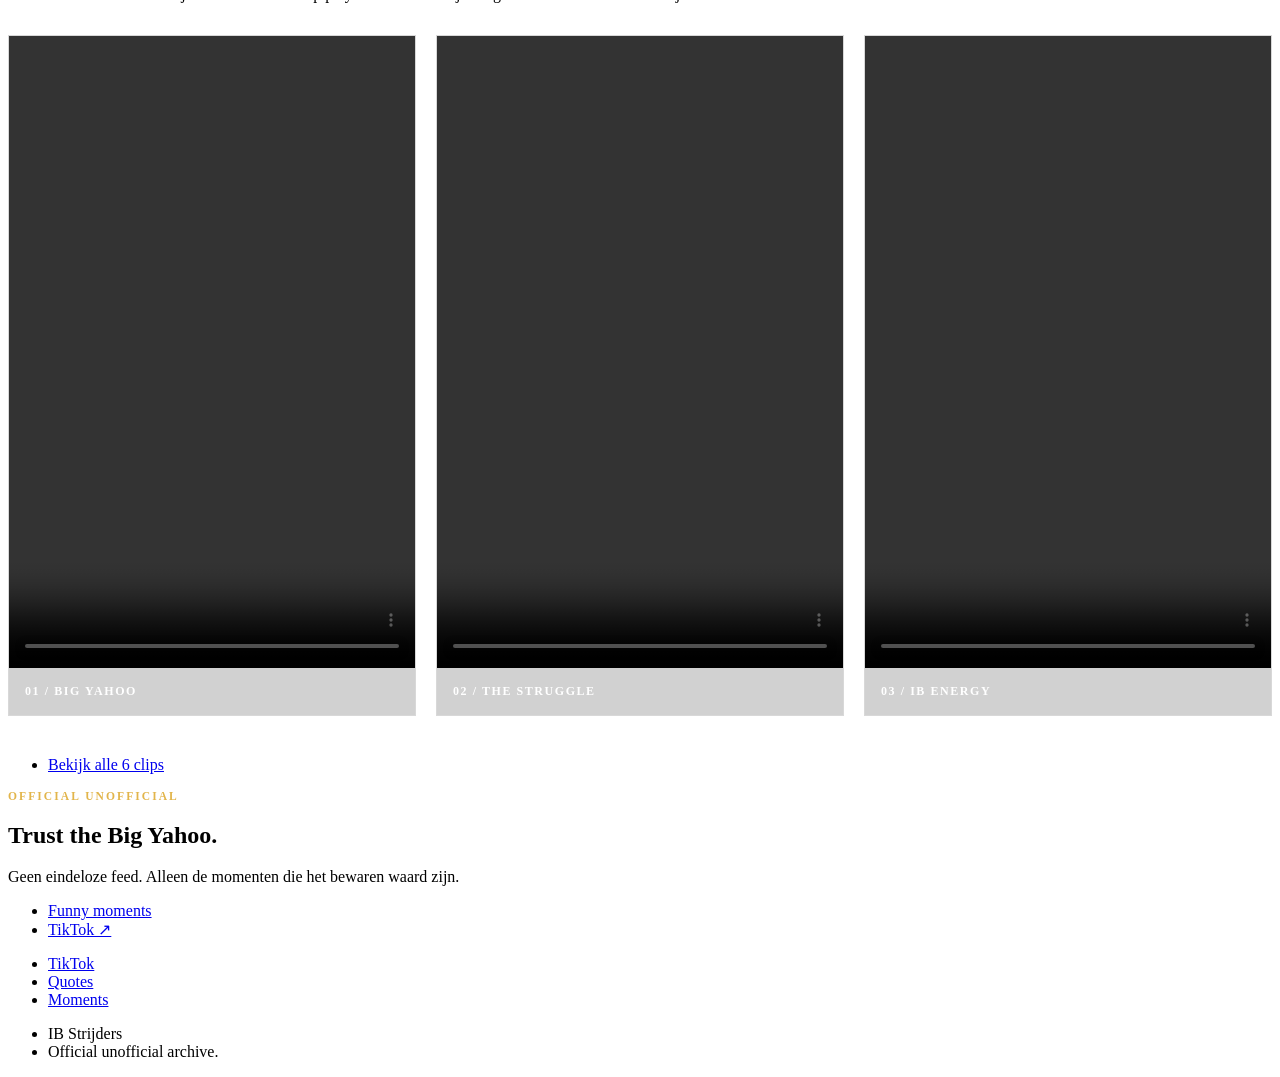
==== commit 29315a7e: "Add files via upload" ====
--- a/index.html
+++ b/index.html
@@ -2,49 +2,46 @@
 <html lang="nl">
 <head>
   <title>IB Strijders — Big Yahoo</title>
-  <meta charset="utf-8">
-  <meta name="viewport" content="width=device-width, initial-scale=1">
-  <meta name="description" content="IB Strijders — Big Yahoo, quotes, funny moments en het complete unofficial archive.">
-  <link rel="stylesheet" href="assets/css/main.css">
-  <link rel="stylesheet" href="ib-strijders.css">
+  <meta charset="utf-8" />
+  <meta name="viewport" content="width=device-width, initial-scale=1, user-scalable=no" />
+  <meta name="description" content="IB Strijders — Big Yahoo, quotes en funny moments." />
+  <link rel="stylesheet" href="assets/css/main.css" />
+  <link rel="stylesheet" href="ib-spectral.css" />
+  <noscript><link rel="stylesheet" href="assets/css/noscript.css" /></noscript>
 </head>
 <body class="landing is-preload">
 <div id="page-wrapper">
-
 <header id="header" class="alt">
   <h1><a href="index.html">IB STRIJDERS</a></h1>
-  <nav id="nav">
-    <ul><li class="special">
-      <a href="#menu" class="menuToggle"><span>Menu</span></a>
-      <div id="menu"><ul>
-        <li><a href="index.html">Home</a></li>
-        <li><a href="#archive">Archive</a></li>
-        <li><a href="quotes.html">Quotes</a></li>
-        <li><a href="moments.html">Funny moments</a></li>
-        <li><a href="https://www.tiktok.com/@ibstrijders1" target="_blank" rel="noopener">TikTok ↗</a></li>
-      </ul></div>
-    </li></ul>
-  </nav>
+  <nav id="nav"><ul><li class="special">
+    <a href="#menu" class="menuToggle"><span>Menu</span></a>
+    <div id="menu"><ul>
+      <li><a href="index.html">Home</a></li>
+      <li><a href="moments.html">Funny moments</a></li>
+      <li><a href="quotes.html">Quotes</a></li>
+      <li><a href="https://www.tiktok.com/@ibstrijders1" target="_blank" rel="noopener">TikTok ↗</a></li>
+    </ul></div>
+  </li></ul></nav>
 </header>
 
-<section id="banner" class="ib-hero">
+<section id="banner" class="ib-banner">
   <div class="inner">
-    <p class="hero-kicker">IB STRIJDERS / 2026</p>
-    <h2>BIG<br>YAHOO.</h2>
-    <p>Een digitaal monument voor de chaos, de vrienden, de lessen en de momenten die eigenlijk nooit online hadden hoeven staan.</p>
+    <p class="ib-overline">IB STRIJDERS / OFFICIAL UNOFFICIAL ARCHIVE</p>
+    <h2>BIG<br>YAHOO</h2>
+    <p>Een digitaal monument voor de chaos, de vrienden, de inside jokes en de momenten die veel te grappig werden om te vergeten.</p>
     <ul class="actions special">
-      <li><a href="#archive" class="button primary">Enter the archive</a></li>
-      <li><a href="moments.html" class="button">Funny moments</a></li>
+      <li><a href="moments.html" class="button primary">Bekijk funny moments</a></li>
+      <li><a href="quotes.html" class="button">Lees de quotes</a></li>
     </ul>
   </div>
-  <a href="#about" class="more scrolly">Scroll</a>
+  <a href="#one" class="more scrolly">Explore</a>
 </section>
 
-<section id="about" class="wrapper style1 special">
+<section id="one" class="wrapper style1 special">
   <div class="inner">
     <header class="major">
-      <p class="eyebrow">THE IB STRIJDERS</p>
-      <h2>Meer dan alleen<br>een schoolgroep.</h2>
+      <p class="ib-overline dark">THE IB STRIJDERS</p>
+      <h2>Meer dan alleen<br />een schoolgroep.</h2>
       <p>IB Strijders is een verzameling van mensen, inside jokes, lessen, chaos en vooral veel momenten die veel te grappig werden om te vergeten.</p>
     </header>
     <ul class="icons major">
@@ -55,81 +52,46 @@
   </div>
 </section>
 
-<section id="archive" class="wrapper alt style2">
+<section id="two" class="wrapper alt style2">
   <section class="spotlight">
-    <div class="image"><img src="images/pic01.jpg" alt="IB Strijders archive"></div>
-    <div class="content">
-      <p class="eyebrow">01 / THE ARCHIVE</p>
-      <h2>Big Yahoo</h2>
-      <p>De naam die alles begon. Een simpele term die uitgroeide tot één van de vaste onderdelen van het IB Strijders-universum.</p>
-    </div>
+    <div class="image"><img src="images/pic01.jpg" alt="IB Strijders archive" /></div>
+    <div class="content"><p class="ib-overline">01 / THE ARCHIVE</p><h2>Big Yahoo</h2><p>De naam die alles begon. Een simpele term die uitgroeide tot één van de vaste onderdelen van het IB Strijders-universum.</p><a href="quotes.html" class="button small">Bekijk de canon</a></div>
   </section>
   <section class="spotlight">
-    <div class="image"><img src="images/pic02.jpg" alt="Selected moments"></div>
-    <div class="content">
-      <p class="eyebrow">02 / SELECTED MOMENTS</p>
-      <h2>6 clips.<br>0 context.</h2>
-      <p>Van Big Yahoo tot 10x speed: een selectie van de clips uit het huidige archive.</p>
-      <a class="button small" href="moments.html">Bekijk alle clips</a>
-    </div>
+    <div class="image"><img src="images/pic02.jpg" alt="IB Strijders funny moments" /></div>
+    <div class="content"><p class="ib-overline">02 / FUNNY MOMENTS</p><h2>6 clips.<br />0 context.</h2><p>Van Big Yahoo tot 10x speed: de geselecteerde clips staan klaar in het archive.</p><a href="moments.html" class="button small">Open het archive</a></div>
   </section>
   <section class="spotlight">
-    <div class="image"><img src="images/pic03.jpg" alt="IB Strijders quotes"></div>
-    <div class="content">
-      <p class="eyebrow">03 / WORDS OF WISDOM</p>
-      <h2>Quotes die<br>geschiedenis werden.</h2>
-      <p>Zinnen die ergens begonnen als grap en daarna onderdeel werden van de canon.</p>
-      <a class="button small" href="quotes.html">Lees de quotes</a>
-    </div>
+    <div class="image"><img src="images/pic03.jpg" alt="IB Strijders quotes" /></div>
+    <div class="content"><p class="ib-overline">03 / WORDS OF WISDOM</p><h2>Quotes die<br />geschiedenis werden.</h2><p>Zinnen die ergens begonnen als grap en daarna onderdeel werden van de canon.</p><a href="quotes.html" class="button small">Lees de quotes</a></div>
   </section>
 </section>
 
-<section id="moments-preview" class="wrapper style3 special">
+<section id="three" class="wrapper style3 special">
   <div class="inner">
     <header class="major">
-      <p class="eyebrow">SELECTED MOMENTS</p>
-      <h2>Een paar momenten.<br>De rest blijft geheim.</h2>
-      <p>Bekijk hieronder drie clips en open daarna het volledige archive.</p>
+      <p class="ib-overline">SELECTED MOMENTS</p>
+      <h2>De video's zijn terug.</h2>
+      <p>Rechtstreeks uit het IB Strijders-archive. Klik op play — de video's zijn omgezet naar browser-vriendelijke MP4.</p>
     </header>
-    <div class="video-grid">
-      <article><video src="assets/videos/tiktok-01.mp4" controls muted playsinline preload="metadata"></video><h3>01 / BIG YAHOO</h3></article>
-      <article><video src="assets/videos/tiktok-02.mp4" controls muted playsinline preload="metadata"></video><h3>02 / IB ENERGY</h3></article>
-      <article><video src="assets/videos/tiktok-03.mp4" controls muted playsinline preload="metadata"></video><h3>03 / SCHOOL CHAOS</h3></article>
+    <div class="ib-video-grid">
+      <article><video controls playsinline preload="metadata"><source src="assets/videos/tiktok-01.mp4" type="video/mp4">Je browser ondersteunt geen HTML5-video.</video><h3>01 / BIG YAHOO</h3></article>
+      <article><video controls playsinline preload="metadata"><source src="assets/videos/tiktok-02.mp4" type="video/mp4">Je browser ondersteunt geen HTML5-video.</video><h3>02 / THE STRUGGLE</h3></article>
+      <article><video controls playsinline preload="metadata"><source src="assets/videos/tiktok-03.mp4" type="video/mp4">Je browser ondersteunt geen HTML5-video.</video><h3>03 / IB ENERGY</h3></article>
     </div>
-    <ul class="actions special"><li><a href="moments.html" class="button primary">Open the full archive</a></li></ul>
+    <ul class="actions special"><li><a href="moments.html" class="button primary">Bekijk alle 6 clips</a></li></ul>
   </div>
 </section>
 
 <section id="cta" class="wrapper style4">
-  <div class="inner">
-    <header>
-      <p class="eyebrow">OFFICIAL UNOFFICIAL</p>
-      <h2>Trust the Big Yahoo.</h2>
-      <p>Geen eindeloze feed. Alleen de momenten die het bewaren waard zijn.</p>
-    </header>
-    <ul class="actions stacked">
-      <li><a href="https://www.tiktok.com/@ibstrijders1" target="_blank" rel="noopener" class="button fit primary">TikTok ↗</a></li>
-      <li><a href="quotes.html" class="button fit">Quotes</a></li>
-    </ul>
-  </div>
+  <div class="inner"><header><p class="ib-overline">OFFICIAL UNOFFICIAL</p><h2>Trust the Big Yahoo.</h2><p>Geen eindeloze feed. Alleen de momenten die het bewaren waard zijn.</p></header>
+  <ul class="actions stacked"><li><a href="moments.html" class="button fit primary">Funny moments</a></li><li><a href="https://www.tiktok.com/@ibstrijders1" target="_blank" rel="noopener" class="button fit">TikTok ↗</a></li></ul></div>
 </section>
 
 <footer id="footer">
-  <ul class="icons">
-    <li><a href="https://www.tiktok.com/@ibstrijders1" target="_blank" rel="noopener" class="icon brands fa-tiktok"><span class="label">TikTok</span></a></li>
-    <li><a href="quotes.html" class="icon solid fa-quote-left"><span class="label">Quotes</span></a></li>
-    <li><a href="moments.html" class="icon solid fa-film"><span class="label">Moments</span></a></li>
-  </ul>
+  <ul class="icons"><li><a href="https://www.tiktok.com/@ibstrijders1" target="_blank" rel="noopener" class="icon brands fa-tiktok"><span class="label">TikTok</span></a></li><li><a href="quotes.html" class="icon solid fa-quote-left"><span class="label">Quotes</span></a></li><li><a href="moments.html" class="icon solid fa-film"><span class="label">Moments</span></a></li></ul>
   <ul class="copyright"><li>IB Strijders</li><li>Official unofficial archive.</li></ul>
 </footer>
 </div>
-<script src="assets/js/jquery.min.js"></script>
-<script src="assets/js/jquery.scrollex.min.js"></script>
-<script src="assets/js/jquery.scrolly.min.js"></script>
-<script src="assets/js/browser.min.js"></script>
-<script src="assets/js/breakpoints.min.js"></script>
-<script src="assets/js/util.js"></script>
-<script src="assets/js/main.js"></script>
-<script src="ib-strijders.js"></script>
-</body>
-</html>+<script src="assets/js/jquery.min.js"></script><script src="assets/js/jquery.scrollex.min.js"></script><script src="assets/js/jquery.scrolly.min.js"></script><script src="assets/js/browser.min.js"></script><script src="assets/js/breakpoints.min.js"></script><script src="assets/js/util.js"></script><script src="assets/js/main.js"></script><script src="ib-spectral.js"></script>
+</body></html>
--- a/ib-spectral.css
+++ b/ib-spectral.css
@@ -0,0 +1,11 @@
+/* IB Strijders content layer — keeps the original Spectral template intact. */
+.ib-overline{font-size:.72rem;letter-spacing:.18em;text-transform:uppercase;font-weight:800;margin:0 0 1.1rem;color:#e2b54b}.ib-overline.dark{color:#9b7a2e}
+#banner.ib-banner{background:linear-gradient(135deg,rgba(9,14,25,.88),rgba(25,56,102,.74)),url("images/banner.jpg") center/cover no-repeat}
+#banner.ib-banner .inner{max-width:900px}.ib-banner h2{font-size:clamp(4rem,12vw,9rem);letter-spacing:-.06em;line-height:.82}.ib-banner p:not(.ib-overline){max-width:650px}
+.wrapper.style1 .major h2,.wrapper.style3 .major h2{letter-spacing:-.045em}
+.spotlight .content .ib-overline{margin-bottom:.7rem}.spotlight .content .button{margin-top:.6rem}
+.ib-video-grid{display:grid;grid-template-columns:repeat(3,1fr);gap:1.25rem;margin:2rem 0 2.5rem}.ib-video-grid article{background:rgba(0,0,0,.18);border:1px solid rgba(255,255,255,.15)}.ib-video-grid video{display:block;width:100%;aspect-ratio:9/14;object-fit:cover;background:#080b11}.ib-video-grid h3{font-size:.75rem;letter-spacing:.13em;margin:0;padding:1rem;color:#fff}
+.ib-subhero{padding:9rem 0 5rem;background:linear-gradient(135deg,#111827,#244e7d)}.ib-subhero .inner{max-width:1100px;margin:auto}.ib-subhero h2{font-size:clamp(4rem,10vw,8rem);line-height:.82;letter-spacing:-.06em;margin:.4rem 0 1.2rem}.ib-subhero p:not(.ib-overline){max-width:650px;color:rgba(255,255,255,.82)}
+.ib-video-archive{display:grid;grid-template-columns:repeat(2,1fr);gap:1.5rem}.ib-video-archive article{background:#fff;box-shadow:0 15px 45px rgba(0,0,0,.16)}.ib-video-archive video{width:100%;display:block;aspect-ratio:9/14;object-fit:cover;background:#080b11}.ib-video-archive article>div{padding:1.25rem 1.4rem 1.5rem}.ib-video-archive span{font-size:.7rem;letter-spacing:.15em;font-weight:800;color:#a47b25}.ib-video-archive h3{margin:.35rem 0;color:#202838}.ib-video-archive p{margin:0;color:#667085}
+.ib-quotes{max-width:1050px}.ib-quotes article{display:grid;grid-template-columns:60px 1fr;gap:1.5rem;padding:3rem 0;border-bottom:1px solid rgba(0,0,0,.14)}.ib-quotes article>span{font-size:.75rem;letter-spacing:.15em;font-weight:800;color:#a47b25}.ib-quotes blockquote{margin:0;border:0;padding:0;font-size:clamp(1.5rem,3vw,2.7rem);line-height:1.15;color:#1b2432;font-weight:600}
+@media(max-width:736px){.ib-video-grid,.ib-video-archive{grid-template-columns:1fr}.ib-subhero{padding:7rem 1.25rem 4rem}.ib-quotes article{grid-template-columns:35px 1fr}.ib-quotes blockquote{font-size:1.5rem}.ib-banner h2{font-size:4.4rem}}
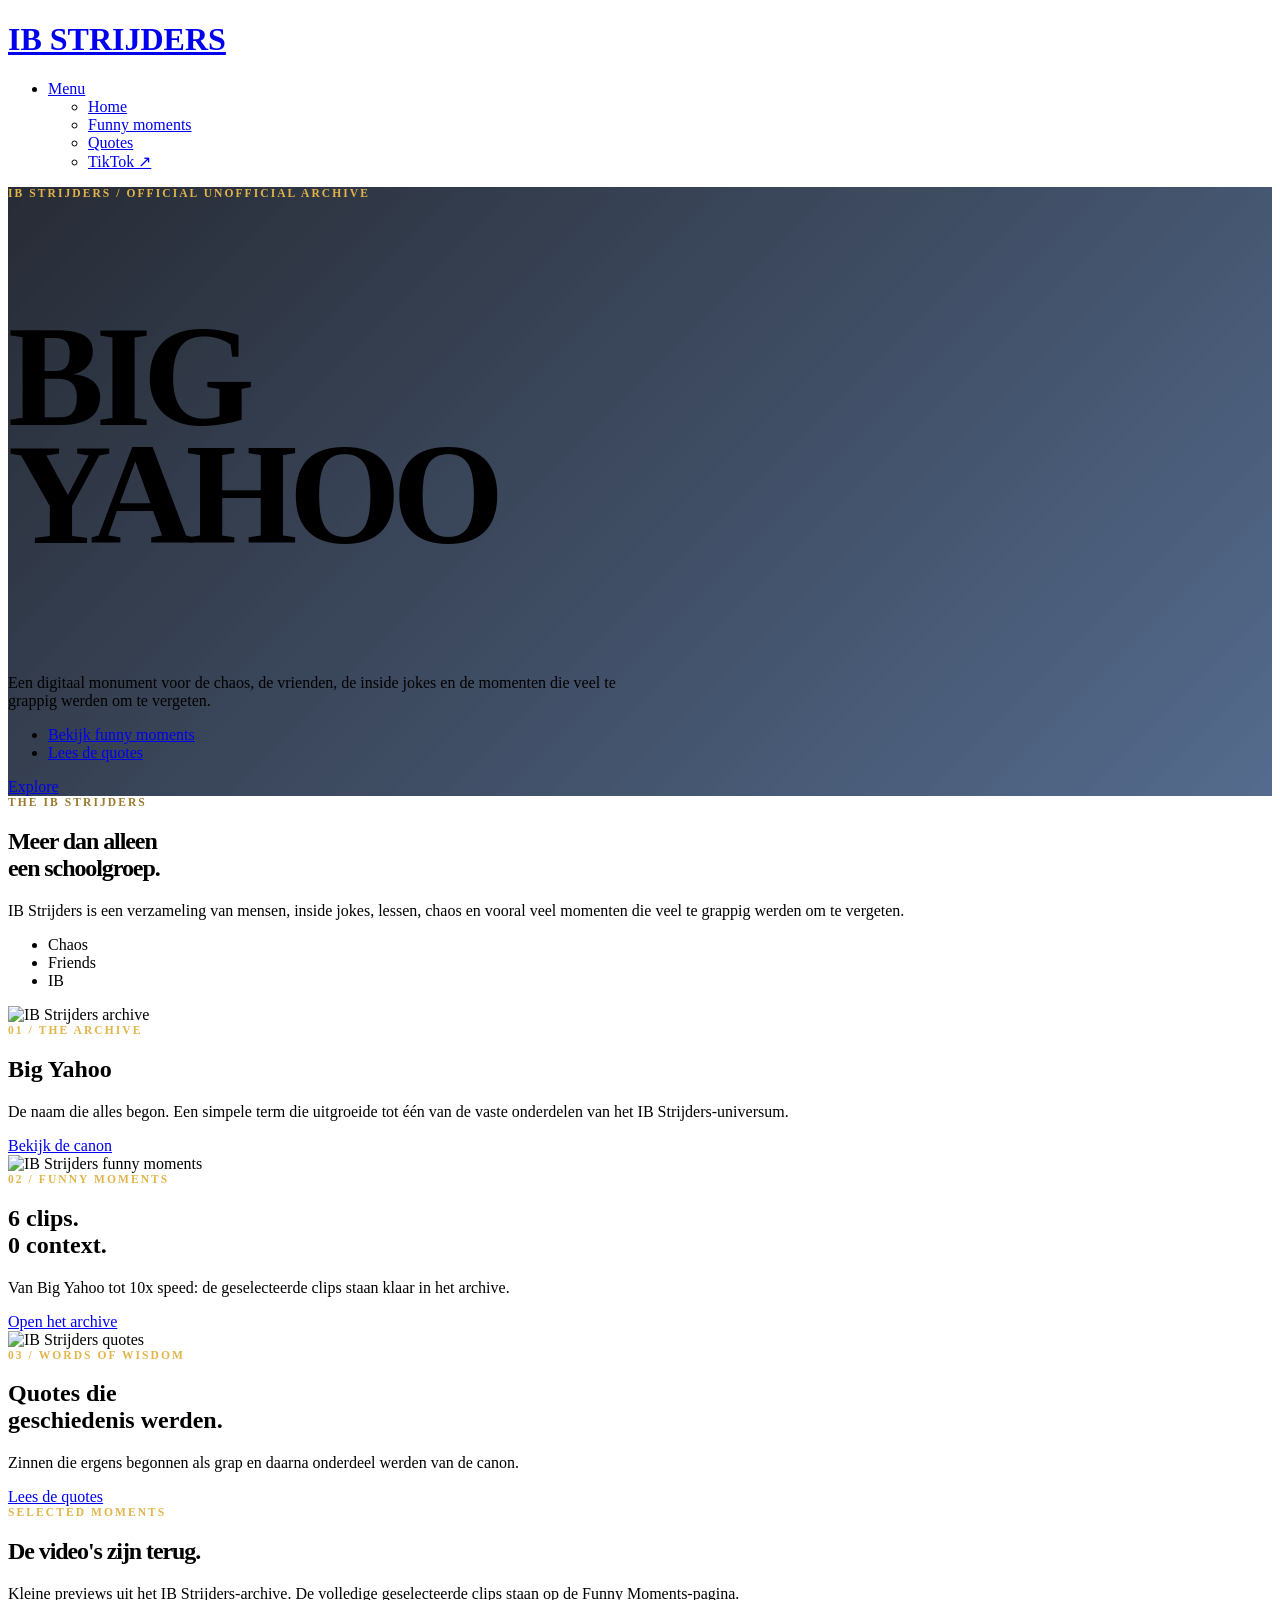
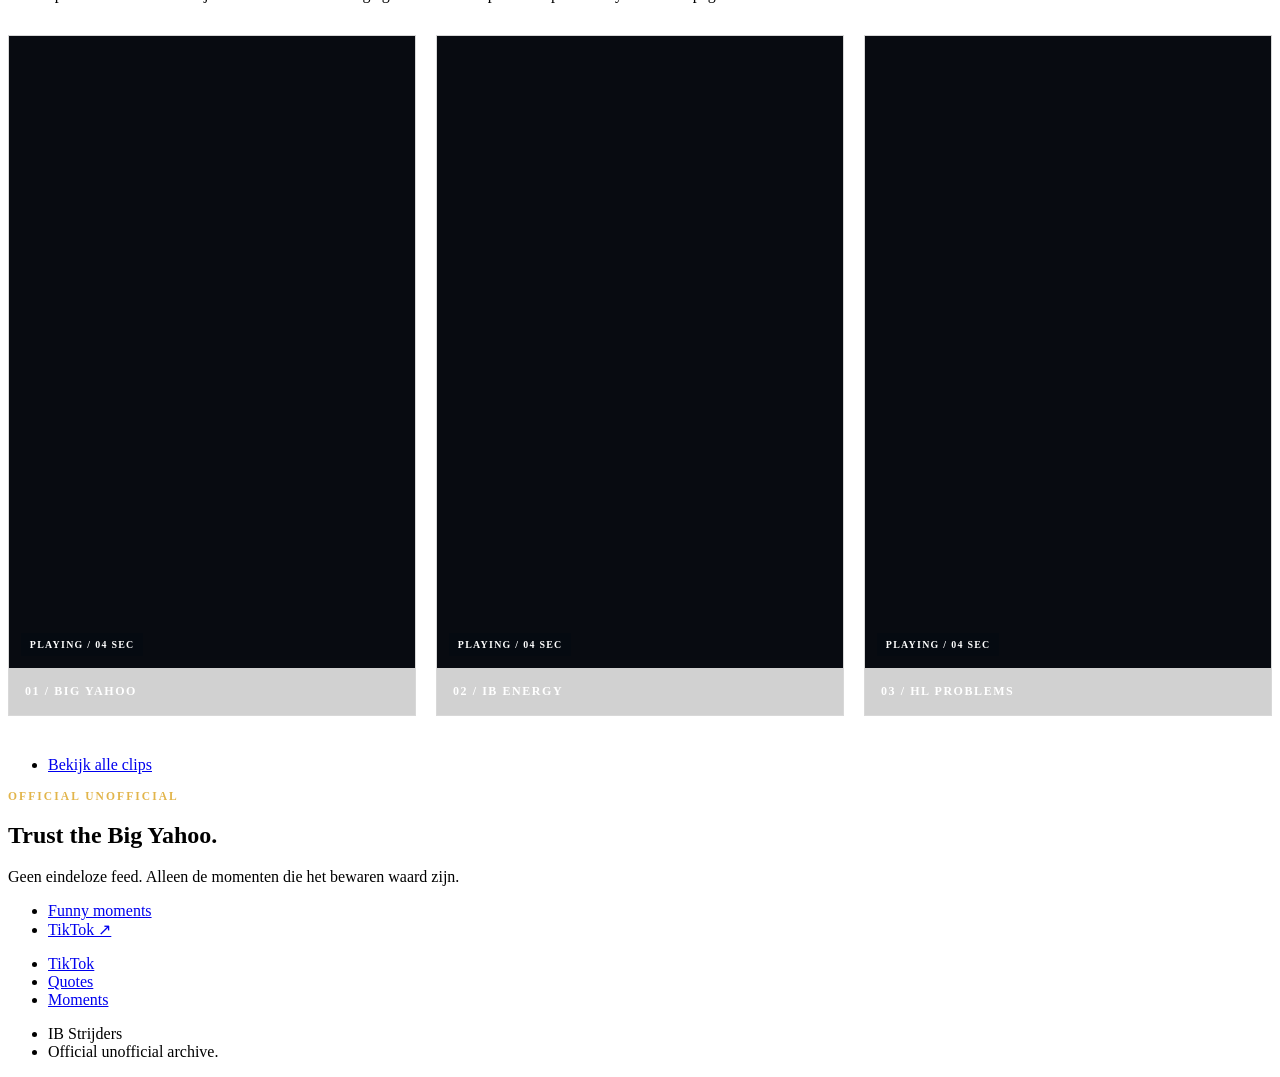
==== commit e7c4d30c: "Add files via upload" ====
--- a/index.html
+++ b/index.html
@@ -72,14 +72,14 @@
     <header class="major">
       <p class="ib-overline">SELECTED MOMENTS</p>
       <h2>De video's zijn terug.</h2>
-      <p>Rechtstreeks uit het IB Strijders-archive. Klik op play — de video's zijn omgezet naar browser-vriendelijke MP4.</p>
+      <p>Kleine previews uit het IB Strijders-archive. De volledige geselecteerde clips staan op de Funny Moments-pagina.</p>
     </header>
     <div class="ib-video-grid">
-      <article><video controls playsinline preload="metadata"><source src="assets/videos/tiktok-01.mp4" type="video/mp4">Je browser ondersteunt geen HTML5-video.</video><h3>01 / BIG YAHOO</h3></article>
-      <article><video controls playsinline preload="metadata"><source src="assets/videos/tiktok-02.mp4" type="video/mp4">Je browser ondersteunt geen HTML5-video.</video><h3>02 / THE STRUGGLE</h3></article>
-      <article><video controls playsinline preload="metadata"><source src="assets/videos/tiktok-03.mp4" type="video/mp4">Je browser ondersteunt geen HTML5-video.</video><h3>03 / IB ENERGY</h3></article>
+      <article class="ib-preview"><div class="ib-preview-media"><video autoplay muted loop playsinline preload="metadata"><source src="assets/videos/snippet-01.mp4" type="video/mp4"></video><span>PLAYING / 04 SEC</span></div><h3>01 / BIG YAHOO</h3></article>
+      <article class="ib-preview"><div class="ib-preview-media"><video autoplay muted loop playsinline preload="metadata"><source src="assets/videos/snippet-03.mp4" type="video/mp4"></video><span>PLAYING / 04 SEC</span></div><h3>02 / IB ENERGY</h3></article>
+      <article class="ib-preview"><div class="ib-preview-media"><video autoplay muted loop playsinline preload="metadata"><source src="assets/videos/snippet-05.mp4" type="video/mp4"></video><span>PLAYING / 04 SEC</span></div><h3>03 / HL PROBLEMS</h3></article>
     </div>
-    <ul class="actions special"><li><a href="moments.html" class="button primary">Bekijk alle 6 clips</a></li></ul>
+    <ul class="actions special"><li><a href="moments.html" class="button primary">Bekijk alle clips</a></li></ul>
   </div>
 </section>
 
--- a/ib-spectral.css
+++ b/ib-spectral.css
@@ -9,3 +9,6 @@
 .ib-video-archive{display:grid;grid-template-columns:repeat(2,1fr);gap:1.5rem}.ib-video-archive article{background:#fff;box-shadow:0 15px 45px rgba(0,0,0,.16)}.ib-video-archive video{width:100%;display:block;aspect-ratio:9/14;object-fit:cover;background:#080b11}.ib-video-archive article>div{padding:1.25rem 1.4rem 1.5rem}.ib-video-archive span{font-size:.7rem;letter-spacing:.15em;font-weight:800;color:#a47b25}.ib-video-archive h3{margin:.35rem 0;color:#202838}.ib-video-archive p{margin:0;color:#667085}
 .ib-quotes{max-width:1050px}.ib-quotes article{display:grid;grid-template-columns:60px 1fr;gap:1.5rem;padding:3rem 0;border-bottom:1px solid rgba(0,0,0,.14)}.ib-quotes article>span{font-size:.75rem;letter-spacing:.15em;font-weight:800;color:#a47b25}.ib-quotes blockquote{margin:0;border:0;padding:0;font-size:clamp(1.5rem,3vw,2.7rem);line-height:1.15;color:#1b2432;font-weight:600}
 @media(max-width:736px){.ib-video-grid,.ib-video-archive{grid-template-columns:1fr}.ib-subhero{padding:7rem 1.25rem 4rem}.ib-quotes article{grid-template-columns:35px 1fr}.ib-quotes blockquote{font-size:1.5rem}.ib-banner h2{font-size:4.4rem}}
+
+/* Preview clips + expanded archive */
+.ib-preview-media{position:relative;overflow:hidden;background:#080b11}.ib-preview-media video{display:block;width:100%;aspect-ratio:9/14;object-fit:cover}.ib-preview-media span{position:absolute;left:.75rem;bottom:.75rem;padding:.38rem .55rem;background:rgba(5,10,18,.82);color:#fff;font-size:.62rem;letter-spacing:.13em;font-weight:800}.ib-preview{transition:transform .25s ease,box-shadow .25s ease}.ib-preview:hover{transform:translateY(-5px);box-shadow:0 18px 45px rgba(0,0,0,.28)}.ib-video-grid .ib-preview h3{padding:1rem}.ib-clip-card .ib-clip-wrap{position:relative;background:#080b11}.ib-clip-card .ib-clip-wrap video{aspect-ratio:9/14}.ib-duration{position:absolute;top:.75rem;right:.75rem;background:#e2b54b;color:#111827;padding:.35rem .5rem;font-size:.6rem;font-weight:900;letter-spacing:.1em}.ib-clip-card .button{margin-top:1rem}.ib-quotes article{transition:padding-left .2s ease}.ib-quotes article:hover{padding-left:.5rem}.ib-quotes blockquote{font-family:inherit}
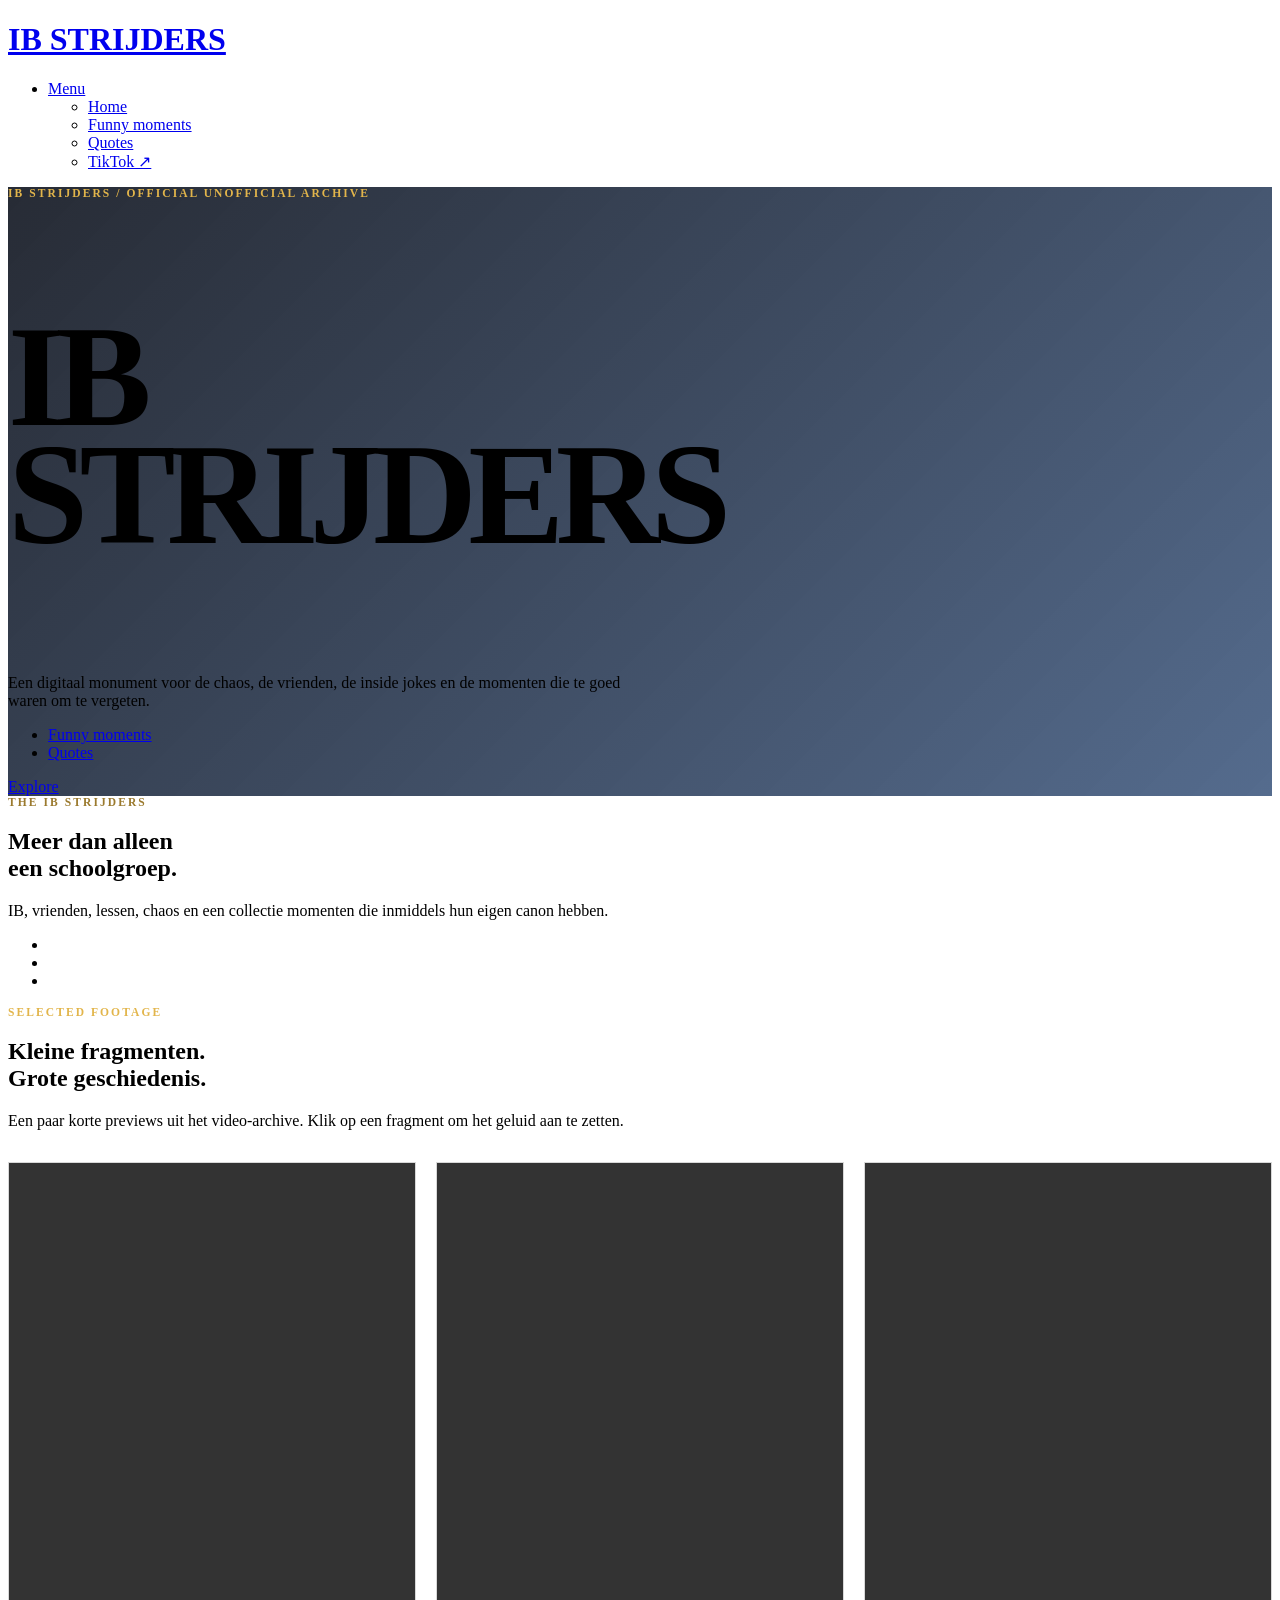
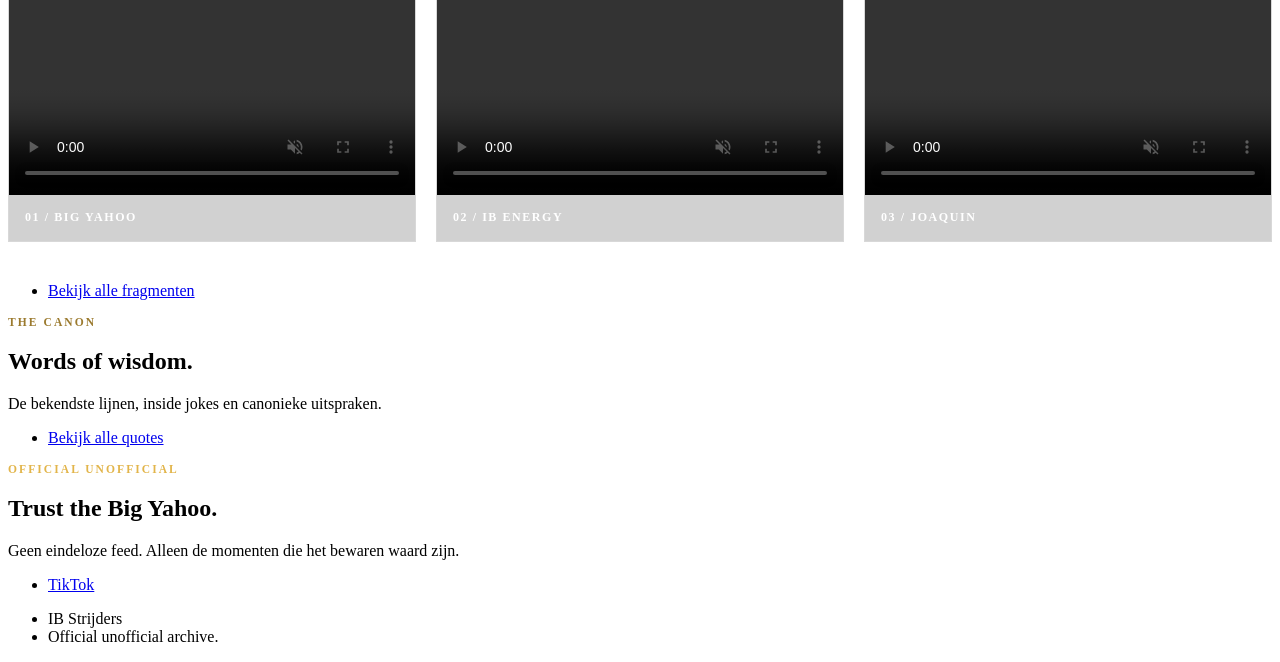
==== commit fb637236: "Add files via upload" ====
--- a/index.html
+++ b/index.html
@@ -1,97 +1,10 @@
-<!DOCTYPE HTML>
-<html lang="nl">
-<head>
-  <title>IB Strijders — Big Yahoo</title>
-  <meta charset="utf-8" />
-  <meta name="viewport" content="width=device-width, initial-scale=1, user-scalable=no" />
-  <meta name="description" content="IB Strijders — Big Yahoo, quotes en funny moments." />
-  <link rel="stylesheet" href="assets/css/main.css" />
-  <link rel="stylesheet" href="ib-spectral.css" />
-  <noscript><link rel="stylesheet" href="assets/css/noscript.css" /></noscript>
-</head>
-<body class="landing is-preload">
-<div id="page-wrapper">
-<header id="header" class="alt">
-  <h1><a href="index.html">IB STRIJDERS</a></h1>
-  <nav id="nav"><ul><li class="special">
-    <a href="#menu" class="menuToggle"><span>Menu</span></a>
-    <div id="menu"><ul>
-      <li><a href="index.html">Home</a></li>
-      <li><a href="moments.html">Funny moments</a></li>
-      <li><a href="quotes.html">Quotes</a></li>
-      <li><a href="https://www.tiktok.com/@ibstrijders1" target="_blank" rel="noopener">TikTok ↗</a></li>
-    </ul></div>
-  </li></ul></nav>
-</header>
-
-<section id="banner" class="ib-banner">
-  <div class="inner">
-    <p class="ib-overline">IB STRIJDERS / OFFICIAL UNOFFICIAL ARCHIVE</p>
-    <h2>BIG<br>YAHOO</h2>
-    <p>Een digitaal monument voor de chaos, de vrienden, de inside jokes en de momenten die veel te grappig werden om te vergeten.</p>
-    <ul class="actions special">
-      <li><a href="moments.html" class="button primary">Bekijk funny moments</a></li>
-      <li><a href="quotes.html" class="button">Lees de quotes</a></li>
-    </ul>
-  </div>
-  <a href="#one" class="more scrolly">Explore</a>
-</section>
-
-<section id="one" class="wrapper style1 special">
-  <div class="inner">
-    <header class="major">
-      <p class="ib-overline dark">THE IB STRIJDERS</p>
-      <h2>Meer dan alleen<br />een schoolgroep.</h2>
-      <p>IB Strijders is een verzameling van mensen, inside jokes, lessen, chaos en vooral veel momenten die veel te grappig werden om te vergeten.</p>
-    </header>
-    <ul class="icons major">
-      <li><span class="icon solid fa-bolt major style1"><span class="label">Chaos</span></span></li>
-      <li><span class="icon solid fa-heart major style2"><span class="label">Friends</span></span></li>
-      <li><span class="icon solid fa-graduation-cap major style3"><span class="label">IB</span></span></li>
-    </ul>
-  </div>
-</section>
-
-<section id="two" class="wrapper alt style2">
-  <section class="spotlight">
-    <div class="image"><img src="images/pic01.jpg" alt="IB Strijders archive" /></div>
-    <div class="content"><p class="ib-overline">01 / THE ARCHIVE</p><h2>Big Yahoo</h2><p>De naam die alles begon. Een simpele term die uitgroeide tot één van de vaste onderdelen van het IB Strijders-universum.</p><a href="quotes.html" class="button small">Bekijk de canon</a></div>
-  </section>
-  <section class="spotlight">
-    <div class="image"><img src="images/pic02.jpg" alt="IB Strijders funny moments" /></div>
-    <div class="content"><p class="ib-overline">02 / FUNNY MOMENTS</p><h2>6 clips.<br />0 context.</h2><p>Van Big Yahoo tot 10x speed: de geselecteerde clips staan klaar in het archive.</p><a href="moments.html" class="button small">Open het archive</a></div>
-  </section>
-  <section class="spotlight">
-    <div class="image"><img src="images/pic03.jpg" alt="IB Strijders quotes" /></div>
-    <div class="content"><p class="ib-overline">03 / WORDS OF WISDOM</p><h2>Quotes die<br />geschiedenis werden.</h2><p>Zinnen die ergens begonnen als grap en daarna onderdeel werden van de canon.</p><a href="quotes.html" class="button small">Lees de quotes</a></div>
-  </section>
-</section>
-
-<section id="three" class="wrapper style3 special">
-  <div class="inner">
-    <header class="major">
-      <p class="ib-overline">SELECTED MOMENTS</p>
-      <h2>De video's zijn terug.</h2>
-      <p>Kleine previews uit het IB Strijders-archive. De volledige geselecteerde clips staan op de Funny Moments-pagina.</p>
-    </header>
-    <div class="ib-video-grid">
-      <article class="ib-preview"><div class="ib-preview-media"><video autoplay muted loop playsinline preload="metadata"><source src="assets/videos/snippet-01.mp4" type="video/mp4"></video><span>PLAYING / 04 SEC</span></div><h3>01 / BIG YAHOO</h3></article>
-      <article class="ib-preview"><div class="ib-preview-media"><video autoplay muted loop playsinline preload="metadata"><source src="assets/videos/snippet-03.mp4" type="video/mp4"></video><span>PLAYING / 04 SEC</span></div><h3>02 / IB ENERGY</h3></article>
-      <article class="ib-preview"><div class="ib-preview-media"><video autoplay muted loop playsinline preload="metadata"><source src="assets/videos/snippet-05.mp4" type="video/mp4"></video><span>PLAYING / 04 SEC</span></div><h3>03 / HL PROBLEMS</h3></article>
-    </div>
-    <ul class="actions special"><li><a href="moments.html" class="button primary">Bekijk alle clips</a></li></ul>
-  </div>
-</section>
-
-<section id="cta" class="wrapper style4">
-  <div class="inner"><header><p class="ib-overline">OFFICIAL UNOFFICIAL</p><h2>Trust the Big Yahoo.</h2><p>Geen eindeloze feed. Alleen de momenten die het bewaren waard zijn.</p></header>
-  <ul class="actions stacked"><li><a href="moments.html" class="button fit primary">Funny moments</a></li><li><a href="https://www.tiktok.com/@ibstrijders1" target="_blank" rel="noopener" class="button fit">TikTok ↗</a></li></ul></div>
-</section>
-
-<footer id="footer">
-  <ul class="icons"><li><a href="https://www.tiktok.com/@ibstrijders1" target="_blank" rel="noopener" class="icon brands fa-tiktok"><span class="label">TikTok</span></a></li><li><a href="quotes.html" class="icon solid fa-quote-left"><span class="label">Quotes</span></a></li><li><a href="moments.html" class="icon solid fa-film"><span class="label">Moments</span></a></li></ul>
-  <ul class="copyright"><li>IB Strijders</li><li>Official unofficial archive.</li></ul>
-</footer>
-</div>
-<script src="assets/js/jquery.min.js"></script><script src="assets/js/jquery.scrollex.min.js"></script><script src="assets/js/jquery.scrolly.min.js"></script><script src="assets/js/browser.min.js"></script><script src="assets/js/breakpoints.min.js"></script><script src="assets/js/util.js"></script><script src="assets/js/main.js"></script><script src="ib-spectral.js"></script>
-</body></html>
+<!DOCTYPE HTML><html lang="nl"><head><title>IB Strijders — Big Yahoo</title><meta charset="utf-8"><meta name="viewport" content="width=device-width, initial-scale=1"><meta name="description" content="IB Strijders — Big Yahoo, quotes en funny moments."><link rel="stylesheet" href="assets/css/main.css"><link rel="stylesheet" href="ib-spectral.css"></head><body class="landing is-preload"><div id="page-wrapper">
+<header id="header"><h1><a href="index.html">IB STRIJDERS</a></h1><nav id="nav"><ul><li class="special"><a href="#menu" class="menuToggle"><span>Menu</span></a><div id="menu"><ul><li><a href="index.html">Home</a></li><li><a href="moments.html">Funny moments</a></li><li><a href="quotes.html">Quotes</a></li><li><a href="https://www.tiktok.com/@ibstrijders1" target="_blank" rel="noopener">TikTok ↗</a></li></ul></div></li></ul></nav></header>
+<section id="banner" class="ib-banner"><div class="inner"><p class="ib-overline">IB STRIJDERS / OFFICIAL UNOFFICIAL ARCHIVE</p><h2>IB<br>STRIJDERS</h2><p>Een digitaal monument voor de chaos, de vrienden, de inside jokes en de momenten die te goed waren om te vergeten.</p><ul class="actions special"><li><a href="moments.html" class="button primary">Funny moments</a></li><li><a href="quotes.html" class="button">Quotes</a></li></ul></div><a href="#one" class="more scrolly">Explore</a></section>
+<section id="one" class="wrapper style1 special"><div class="inner"><header class="major"><p class="ib-overline" style="color:#9b7a2e">THE IB STRIJDERS</p><h2>Meer dan alleen<br>een schoolgroep.</h2><p>IB, vrienden, lessen, chaos en een collectie momenten die inmiddels hun eigen canon hebben.</p></header><ul class="icons major"><li><span class="icon solid fa-bolt major style1"></span></li><li><span class="icon solid fa-heart major style2"></span></li><li><span class="icon solid fa-graduation-cap major style3"></span></li></ul></div></section>
+<section id="three" class="wrapper style3 special"><div class="inner"><header class="major"><p class="ib-overline">SELECTED FOOTAGE</p><h2>Kleine fragmenten.<br>Grote geschiedenis.</h2><p>Een paar korte previews uit het video-archive. Klik op een fragment om het geluid aan te zetten.</p></header><div class="ib-video-grid">
+<article><video controls muted playsinline preload="metadata"><source src="assets/videos/snippet-01.mp4" type="video/mp4"></video><h3>01 / BIG YAHOO</h3></article><article><video controls muted playsinline preload="metadata"><source src="assets/videos/snippet-02.mp4" type="video/mp4"></video><h3>02 / IB ENERGY</h3></article><article><video controls muted playsinline preload="metadata"><source src="assets/videos/snippet-03.mp4" type="video/mp4"></video><h3>03 / JOAQUIN</h3></article>
+</div><ul class="actions special"><li><a href="moments.html" class="button primary">Bekijk alle fragmenten</a></li></ul></div></section>
+<section class="wrapper style1"><div class="inner"><header class="major"><p class="ib-overline" style="color:#9b7a2e">THE CANON</p><h2>Words of wisdom.</h2><p>De bekendste lijnen, inside jokes en canonieke uitspraken.</p></header><ul class="actions special"><li><a href="quotes.html" class="button">Bekijk alle quotes</a></li></ul></div></section>
+<section class="wrapper style4"><div class="inner"><header><p class="ib-overline">OFFICIAL UNOFFICIAL</p><h2>Trust the Big Yahoo.</h2><p>Geen eindeloze feed. Alleen de momenten die het bewaren waard zijn.</p></header></div></section>
+<footer id="footer"><ul class="icons"><li><a href="https://www.tiktok.com/@ibstrijders1" target="_blank" rel="noopener" class="icon brands fa-tiktok"><span class="label">TikTok</span></a></li></ul><ul class="copyright"><li>IB Strijders</li><li>Official unofficial archive.</li></ul></footer></div><script src="assets/js/jquery.min.js"></script><script src="assets/js/jquery.scrollex.min.js"></script><script src="assets/js/jquery.scrolly.min.js"></script><script src="assets/js/browser.min.js"></script><script src="assets/js/breakpoints.min.js"></script><script src="assets/js/util.js"></script><script src="assets/js/main.js"></script><script src="ib-spectral.js"></script></body></html>
--- a/ib-spectral.css
+++ b/ib-spectral.css
@@ -1,14 +1,27 @@
-/* IB Strijders content layer — keeps the original Spectral template intact. */
-.ib-overline{font-size:.72rem;letter-spacing:.18em;text-transform:uppercase;font-weight:800;margin:0 0 1.1rem;color:#e2b54b}.ib-overline.dark{color:#9b7a2e}
+
+/* IB STRIJDERS custom layer */
+.ib-overline{font-size:.72rem;letter-spacing:.18em;text-transform:uppercase;font-weight:800;margin:0 0 1.1rem;color:#e2b54b}
 #banner.ib-banner{background:linear-gradient(135deg,rgba(9,14,25,.88),rgba(25,56,102,.74)),url("images/banner.jpg") center/cover no-repeat}
-#banner.ib-banner .inner{max-width:900px}.ib-banner h2{font-size:clamp(4rem,12vw,9rem);letter-spacing:-.06em;line-height:.82}.ib-banner p:not(.ib-overline){max-width:650px}
-.wrapper.style1 .major h2,.wrapper.style3 .major h2{letter-spacing:-.045em}
-.spotlight .content .ib-overline{margin-bottom:.7rem}.spotlight .content .button{margin-top:.6rem}
-.ib-video-grid{display:grid;grid-template-columns:repeat(3,1fr);gap:1.25rem;margin:2rem 0 2.5rem}.ib-video-grid article{background:rgba(0,0,0,.18);border:1px solid rgba(255,255,255,.15)}.ib-video-grid video{display:block;width:100%;aspect-ratio:9/14;object-fit:cover;background:#080b11}.ib-video-grid h3{font-size:.75rem;letter-spacing:.13em;margin:0;padding:1rem;color:#fff}
-.ib-subhero{padding:9rem 0 5rem;background:linear-gradient(135deg,#111827,#244e7d)}.ib-subhero .inner{max-width:1100px;margin:auto}.ib-subhero h2{font-size:clamp(4rem,10vw,8rem);line-height:.82;letter-spacing:-.06em;margin:.4rem 0 1.2rem}.ib-subhero p:not(.ib-overline){max-width:650px;color:rgba(255,255,255,.82)}
-.ib-video-archive{display:grid;grid-template-columns:repeat(2,1fr);gap:1.5rem}.ib-video-archive article{background:#fff;box-shadow:0 15px 45px rgba(0,0,0,.16)}.ib-video-archive video{width:100%;display:block;aspect-ratio:9/14;object-fit:cover;background:#080b11}.ib-video-archive article>div{padding:1.25rem 1.4rem 1.5rem}.ib-video-archive span{font-size:.7rem;letter-spacing:.15em;font-weight:800;color:#a47b25}.ib-video-archive h3{margin:.35rem 0;color:#202838}.ib-video-archive p{margin:0;color:#667085}
-.ib-quotes{max-width:1050px}.ib-quotes article{display:grid;grid-template-columns:60px 1fr;gap:1.5rem;padding:3rem 0;border-bottom:1px solid rgba(0,0,0,.14)}.ib-quotes article>span{font-size:.75rem;letter-spacing:.15em;font-weight:800;color:#a47b25}.ib-quotes blockquote{margin:0;border:0;padding:0;font-size:clamp(1.5rem,3vw,2.7rem);line-height:1.15;color:#1b2432;font-weight:600}
+#banner.ib-banner .inner{max-width:900px}
+#banner.ib-banner h2{font-size:clamp(4rem,12vw,9rem);letter-spacing:-.06em;line-height:.82}
+#banner.ib-banner p:not(.ib-overline){max-width:650px}
+.ib-video-grid{display:grid;grid-template-columns:repeat(3,1fr);gap:1.25rem;margin:2rem 0 2.5rem}
+.ib-video-grid article{background:rgba(0,0,0,.18);border:1px solid rgba(255,255,255,.15)}
+.ib-video-grid video{display:block;width:100%;aspect-ratio:9/14;object-fit:cover;background:#080b11}
+.ib-video-grid h3{font-size:.75rem;letter-spacing:.13em;margin:0;padding:1rem;color:#fff}
+.ib-subhero{padding:9rem 0 5rem;background:linear-gradient(135deg,#111827,#244e7d)}
+.ib-subhero .inner{max-width:1100px;margin:auto}
+.ib-subhero h2{font-size:clamp(4rem,10vw,8rem);line-height:.82;letter-spacing:-.06em;margin:.4rem 0 1.2rem}
+.ib-subhero p:not(.ib-overline){max-width:650px;color:rgba(255,255,255,.82)}
+.ib-video-archive{display:grid;grid-template-columns:repeat(3,1fr);gap:1.5rem}
+.ib-video-archive article{background:#fff;box-shadow:0 15px 45px rgba(0,0,0,.16)}
+.ib-video-archive video{width:100%;display:block;aspect-ratio:9/14;object-fit:cover;background:#080b11}
+.ib-video-archive article>div{padding:1.25rem 1.4rem 1.5rem}
+.ib-video-archive span{font-size:.7rem;letter-spacing:.15em;font-weight:800;color:#a47b25}
+.ib-video-archive h3{margin:.35rem 0;color:#202838}
+.ib-video-archive p{margin:0;color:#667085}
+.ib-quotes{max-width:1050px}
+.ib-quotes article{display:grid;grid-template-columns:60px 1fr;gap:1.5rem;padding:3rem 0;border-bottom:1px solid rgba(0,0,0,.14)}
+.ib-quotes article>span{font-size:.75rem;letter-spacing:.15em;font-weight:800;color:#a47b25}
+.ib-quotes blockquote{margin:0;border:0;padding:0;font-size:clamp(1.5rem,3vw,2.7rem);line-height:1.15;color:#1b2432;font-weight:600}
 @media(max-width:736px){.ib-video-grid,.ib-video-archive{grid-template-columns:1fr}.ib-subhero{padding:7rem 1.25rem 4rem}.ib-quotes article{grid-template-columns:35px 1fr}.ib-quotes blockquote{font-size:1.5rem}.ib-banner h2{font-size:4.4rem}}
-
-/* Preview clips + expanded archive */
-.ib-preview-media{position:relative;overflow:hidden;background:#080b11}.ib-preview-media video{display:block;width:100%;aspect-ratio:9/14;object-fit:cover}.ib-preview-media span{position:absolute;left:.75rem;bottom:.75rem;padding:.38rem .55rem;background:rgba(5,10,18,.82);color:#fff;font-size:.62rem;letter-spacing:.13em;font-weight:800}.ib-preview{transition:transform .25s ease,box-shadow .25s ease}.ib-preview:hover{transform:translateY(-5px);box-shadow:0 18px 45px rgba(0,0,0,.28)}.ib-video-grid .ib-preview h3{padding:1rem}.ib-clip-card .ib-clip-wrap{position:relative;background:#080b11}.ib-clip-card .ib-clip-wrap video{aspect-ratio:9/14}.ib-duration{position:absolute;top:.75rem;right:.75rem;background:#e2b54b;color:#111827;padding:.35rem .5rem;font-size:.6rem;font-weight:900;letter-spacing:.1em}.ib-clip-card .button{margin-top:1rem}.ib-quotes article{transition:padding-left .2s ease}.ib-quotes article:hover{padding-left:.5rem}.ib-quotes blockquote{font-family:inherit}
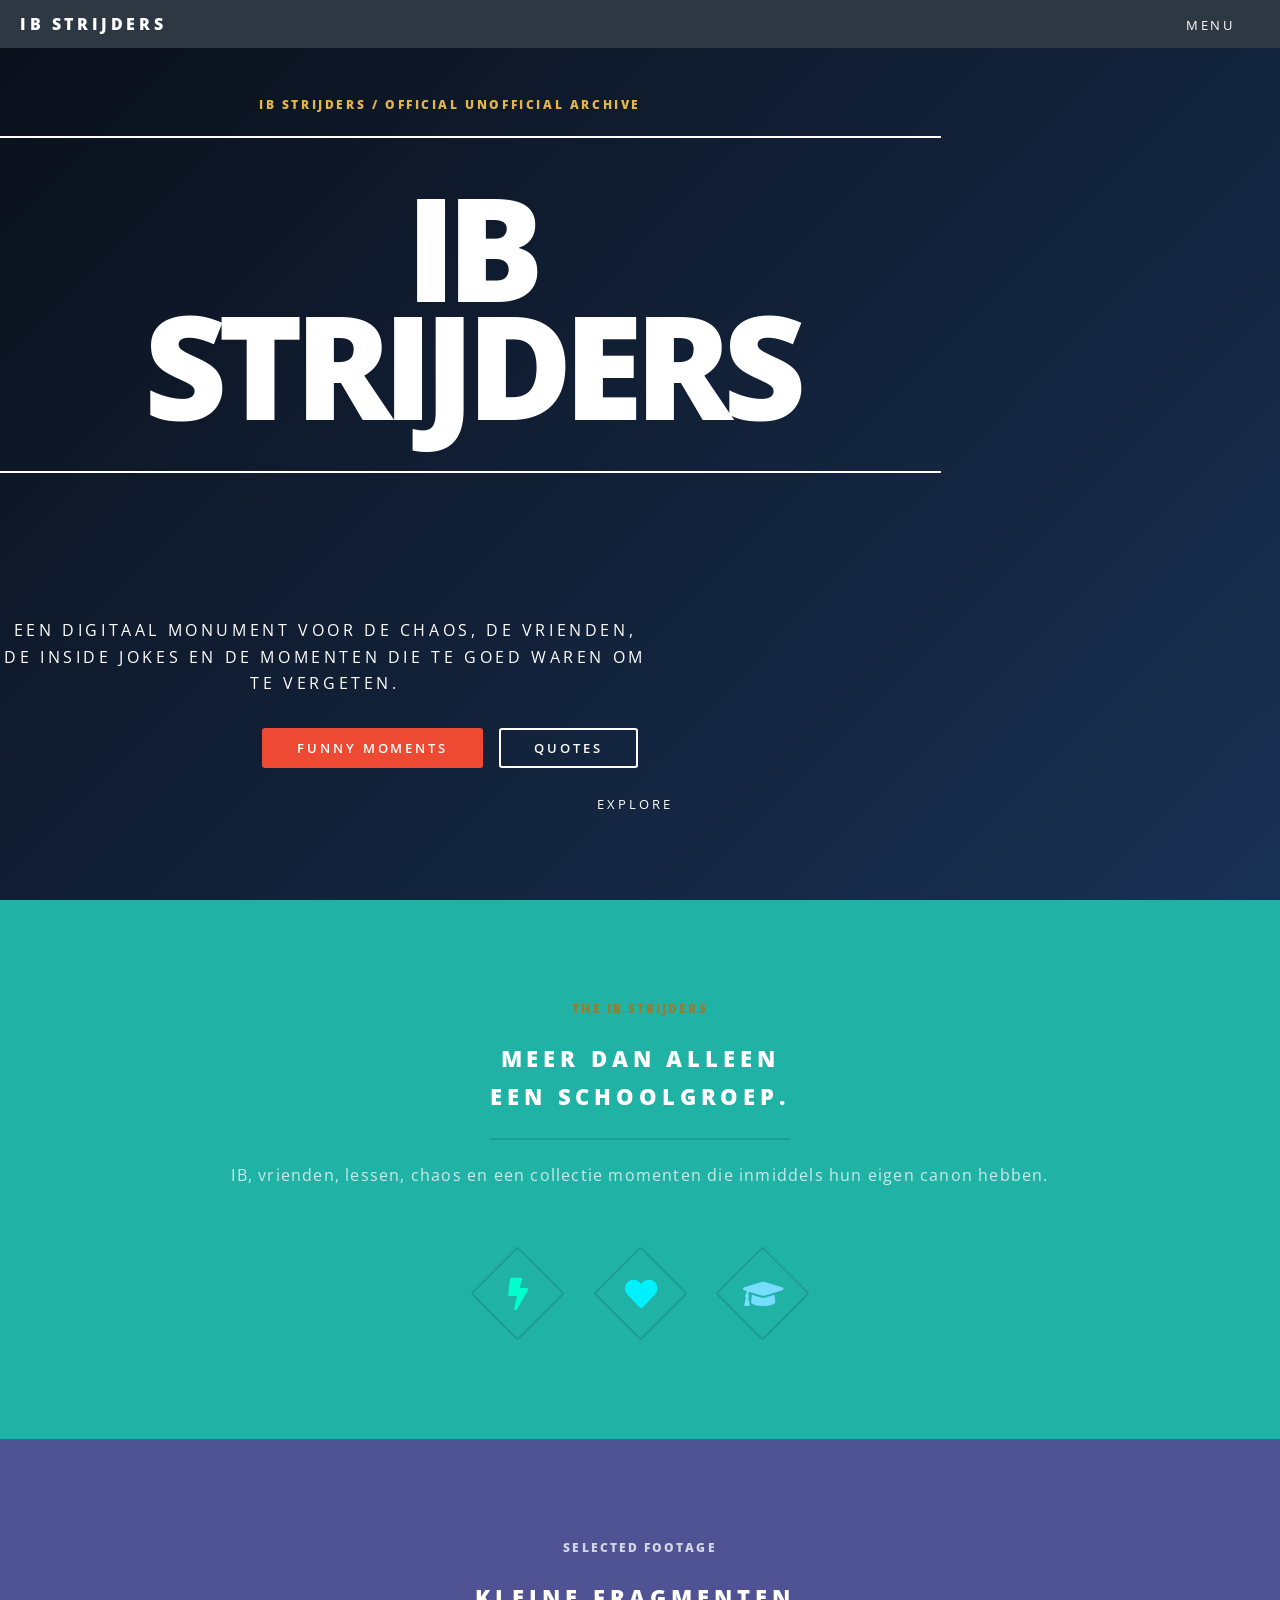
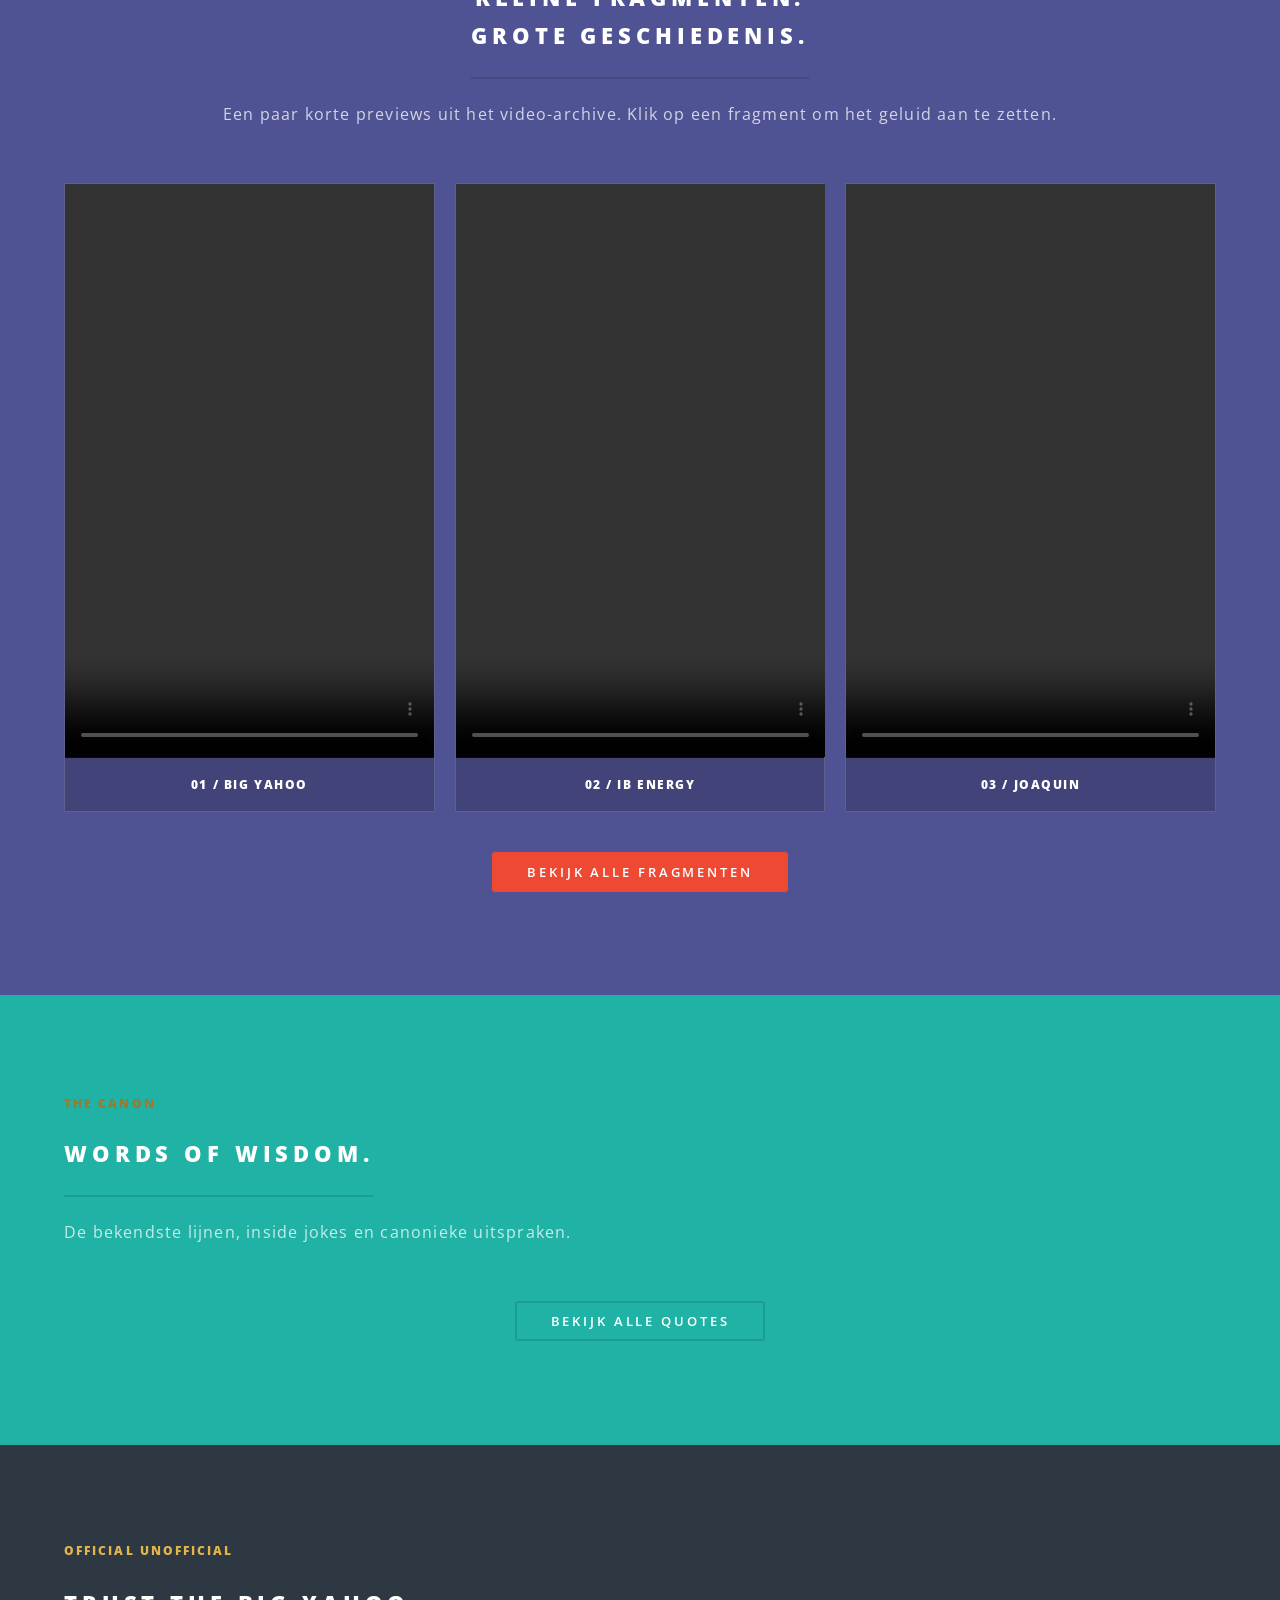
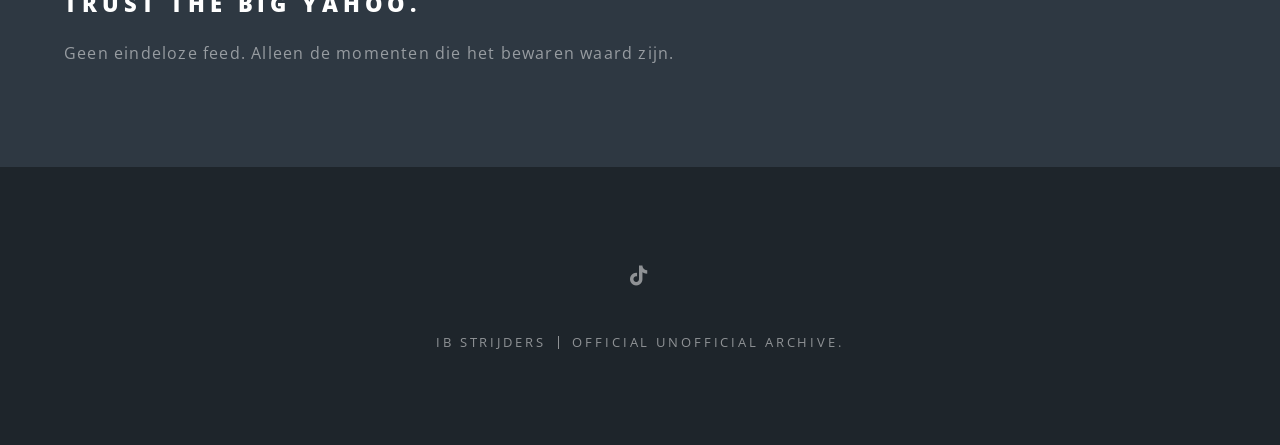
==== commit 62fe4f91: "Add files via upload" ====
--- a/index.html
+++ b/index.html
@@ -1,10 +1,10 @@
-<!DOCTYPE HTML><html lang="nl"><head><title>IB Strijders — Big Yahoo</title><meta charset="utf-8"><meta name="viewport" content="width=device-width, initial-scale=1"><meta name="description" content="IB Strijders — Big Yahoo, quotes en funny moments."><link rel="stylesheet" href="assets/css/main.css"><link rel="stylesheet" href="ib-spectral.css"></head><body class="landing is-preload"><div id="page-wrapper">
+<!DOCTYPE HTML><html lang="nl"><head><title>IB Strijders — Big Yahoo</title><meta charset="utf-8"><meta name="viewport" content="width=device-width, initial-scale=1"><meta name="description" content="IB Strijders — Big Yahoo, quotes en funny moments."><link rel="stylesheet" href="main.css"><link rel="stylesheet" href="ib-spectral.css"></head><body class="landing is-preload"><div id="page-wrapper">
 <header id="header"><h1><a href="index.html">IB STRIJDERS</a></h1><nav id="nav"><ul><li class="special"><a href="#menu" class="menuToggle"><span>Menu</span></a><div id="menu"><ul><li><a href="index.html">Home</a></li><li><a href="moments.html">Funny moments</a></li><li><a href="quotes.html">Quotes</a></li><li><a href="https://www.tiktok.com/@ibstrijders1" target="_blank" rel="noopener">TikTok ↗</a></li></ul></div></li></ul></nav></header>
 <section id="banner" class="ib-banner"><div class="inner"><p class="ib-overline">IB STRIJDERS / OFFICIAL UNOFFICIAL ARCHIVE</p><h2>IB<br>STRIJDERS</h2><p>Een digitaal monument voor de chaos, de vrienden, de inside jokes en de momenten die te goed waren om te vergeten.</p><ul class="actions special"><li><a href="moments.html" class="button primary">Funny moments</a></li><li><a href="quotes.html" class="button">Quotes</a></li></ul></div><a href="#one" class="more scrolly">Explore</a></section>
 <section id="one" class="wrapper style1 special"><div class="inner"><header class="major"><p class="ib-overline" style="color:#9b7a2e">THE IB STRIJDERS</p><h2>Meer dan alleen<br>een schoolgroep.</h2><p>IB, vrienden, lessen, chaos en een collectie momenten die inmiddels hun eigen canon hebben.</p></header><ul class="icons major"><li><span class="icon solid fa-bolt major style1"></span></li><li><span class="icon solid fa-heart major style2"></span></li><li><span class="icon solid fa-graduation-cap major style3"></span></li></ul></div></section>
 <section id="three" class="wrapper style3 special"><div class="inner"><header class="major"><p class="ib-overline">SELECTED FOOTAGE</p><h2>Kleine fragmenten.<br>Grote geschiedenis.</h2><p>Een paar korte previews uit het video-archive. Klik op een fragment om het geluid aan te zetten.</p></header><div class="ib-video-grid">
-<article><video controls muted playsinline preload="metadata"><source src="assets/videos/snippet-01.mp4" type="video/mp4"></video><h3>01 / BIG YAHOO</h3></article><article><video controls muted playsinline preload="metadata"><source src="assets/videos/snippet-02.mp4" type="video/mp4"></video><h3>02 / IB ENERGY</h3></article><article><video controls muted playsinline preload="metadata"><source src="assets/videos/snippet-03.mp4" type="video/mp4"></video><h3>03 / JOAQUIN</h3></article>
+<article><video controls muted playsinline preload="metadata"><source src="snippet-01.mp4" type="video/mp4"></video><h3>01 / BIG YAHOO</h3></article><article><video controls muted playsinline preload="metadata"><source src="snippet-02.mp4" type="video/mp4"></video><h3>02 / IB ENERGY</h3></article><article><video controls muted playsinline preload="metadata"><source src="snippet-03.mp4" type="video/mp4"></video><h3>03 / JOAQUIN</h3></article>
 </div><ul class="actions special"><li><a href="moments.html" class="button primary">Bekijk alle fragmenten</a></li></ul></div></section>
 <section class="wrapper style1"><div class="inner"><header class="major"><p class="ib-overline" style="color:#9b7a2e">THE CANON</p><h2>Words of wisdom.</h2><p>De bekendste lijnen, inside jokes en canonieke uitspraken.</p></header><ul class="actions special"><li><a href="quotes.html" class="button">Bekijk alle quotes</a></li></ul></div></section>
 <section class="wrapper style4"><div class="inner"><header><p class="ib-overline">OFFICIAL UNOFFICIAL</p><h2>Trust the Big Yahoo.</h2><p>Geen eindeloze feed. Alleen de momenten die het bewaren waard zijn.</p></header></div></section>
-<footer id="footer"><ul class="icons"><li><a href="https://www.tiktok.com/@ibstrijders1" target="_blank" rel="noopener" class="icon brands fa-tiktok"><span class="label">TikTok</span></a></li></ul><ul class="copyright"><li>IB Strijders</li><li>Official unofficial archive.</li></ul></footer></div><script src="assets/js/jquery.min.js"></script><script src="assets/js/jquery.scrollex.min.js"></script><script src="assets/js/jquery.scrolly.min.js"></script><script src="assets/js/browser.min.js"></script><script src="assets/js/breakpoints.min.js"></script><script src="assets/js/util.js"></script><script src="assets/js/main.js"></script><script src="ib-spectral.js"></script></body></html>+<footer id="footer"><ul class="icons"><li><a href="https://www.tiktok.com/@ibstrijders1" target="_blank" rel="noopener" class="icon brands fa-tiktok"><span class="label">TikTok</span></a></li></ul><ul class="copyright"><li>IB Strijders</li><li>Official unofficial archive.</li></ul></footer></div><script src="jquery.min.js"></script><script src="jquery.scrollex.min.js"></script><script src="jquery.scrolly.min.js"></script><script src="browser.min.js"></script><script src="breakpoints.min.js"></script><script src="util.js"></script><script src="main.js"></script><script src="ib-spectral.js"></script></body></html>
--- a/main.css
+++ b/main.css
@@ -0,0 +1,3999 @@
+@import url(fontawesome-all.min.css);
+@import url("https://fonts.googleapis.com/css?family=Open+Sans:400,400italic,600,600italic,800,800italic");
+
+/*
+	Spectral by HTML5 UP
+	html5up.net | @ajlkn
+	Free for personal and commercial use under the CCA 3.0 license (html5up.net/license)
+*/
+
+html, body, div, span, applet, object,
+iframe, h1, h2, h3, h4, h5, h6, p, blockquote,
+pre, a, abbr, acronym, address, big, cite,
+code, del, dfn, em, img, ins, kbd, q, s, samp,
+small, strike, strong, sub, sup, tt, var, b,
+u, i, center, dl, dt, dd, ol, ul, li, fieldset,
+form, label, legend, table, caption, tbody,
+tfoot, thead, tr, th, td, article, aside,
+canvas, details, embed, figure, figcaption,
+footer, header, hgroup, menu, nav, output, ruby,
+section, summary, time, mark, audio, video {
+	margin: 0;
+	padding: 0;
+	border: 0;
+	font-size: 100%;
+	font: inherit;
+	vertical-align: baseline;}
+
+article, aside, details, figcaption, figure,
+footer, header, hgroup, menu, nav, section {
+	display: block;}
+
+body {
+	line-height: 1;
+}
+
+ol, ul {
+	list-style: none;
+}
+
+blockquote, q {
+	quotes: none;
+}
+
+	blockquote:before, blockquote:after, q:before, q:after {
+		content: '';
+		content: none;
+	}
+
+table {
+	border-collapse: collapse;
+	border-spacing: 0;
+}
+
+body {
+	-webkit-text-size-adjust: none;
+}
+
+mark {
+	background-color: transparent;
+	color: inherit;
+}
+
+input::-moz-focus-inner {
+	border: 0;
+	padding: 0;
+}
+
+input, select, textarea {
+	-moz-appearance: none;
+	-webkit-appearance: none;
+	-ms-appearance: none;
+	appearance: none;
+}
+
+/* Basic */
+
+	@-ms-viewport {
+		width: device-width;
+	}
+
+	html {
+		box-sizing: border-box;
+	}
+
+	*, *:before, *:after {
+		box-sizing: inherit;
+	}
+
+	body {
+		background: #2e3842;
+	}
+
+		body.is-preload *, body.is-preload *:before, body.is-preload *:after {
+			-moz-animation: none !important;
+			-webkit-animation: none !important;
+			-ms-animation: none !important;
+			animation: none !important;
+			-moz-transition: none !important;
+			-webkit-transition: none !important;
+			-ms-transition: none !important;
+			transition: none !important;
+		}
+
+	body, input, select, textarea {
+		color: #fff;
+		font-family: "Open Sans", Helvetica, sans-serif;
+		font-size: 15pt;
+		font-weight: 400;
+		letter-spacing: 0.075em;
+		line-height: 1.65em;
+	}
+
+		@media screen and (max-width: 1680px) {
+
+			body, input, select, textarea {
+				font-size: 13pt;
+			}
+
+		}
+
+		@media screen and (max-width: 1280px) {
+
+			body, input, select, textarea {
+				font-size: 12pt;
+			}
+
+		}
+
+		@media screen and (max-width: 736px) {
+
+			body, input, select, textarea {
+				font-size: 11pt;
+				letter-spacing: 0.0375em;
+			}
+
+		}
+
+	a {
+		-moz-transition: color 0.2s ease, border-bottom-color 0.2s ease;
+		-webkit-transition: color 0.2s ease, border-bottom-color 0.2s ease;
+		-ms-transition: color 0.2s ease, border-bottom-color 0.2s ease;
+		transition: color 0.2s ease, border-bottom-color 0.2s ease;
+		border-bottom: dotted 1px;
+		color: inherit;
+		text-decoration: none;
+	}
+
+		a:hover {
+			border-bottom-color: transparent;
+		}
+
+	strong, b {
+		color: #fff;
+		font-weight: 600;
+	}
+
+	em, i {
+		font-style: italic;
+	}
+
+	p {
+		margin: 0 0 2em 0;
+	}
+
+	h1, h2, h3, h4, h5, h6 {
+		color: #fff;
+		font-weight: 800;
+		letter-spacing: 0.225em;
+		line-height: 1em;
+		margin: 0 0 1em 0;
+		text-transform: uppercase;
+	}
+
+		h1 a, h2 a, h3 a, h4 a, h5 a, h6 a {
+			color: inherit;
+			text-decoration: none;
+		}
+
+	h2 {
+		font-size: 1.35em;
+		line-height: 1.75em;
+	}
+
+		@media screen and (max-width: 736px) {
+
+			h2 {
+				font-size: 1.1em;
+				line-height: 1.65em;
+			}
+
+		}
+
+	h3 {
+		font-size: 1.15em;
+		line-height: 1.75em;
+	}
+
+		@media screen and (max-width: 736px) {
+
+			h3 {
+				font-size: 1em;
+				line-height: 1.65em;
+			}
+
+		}
+
+	h4 {
+		font-size: 1em;
+		line-height: 1.5em;
+	}
+
+	h5 {
+		font-size: 0.8em;
+		line-height: 1.5em;
+	}
+
+	h6 {
+		font-size: 0.7em;
+		line-height: 1.5em;
+	}
+
+	sub {
+		font-size: 0.8em;
+		position: relative;
+		top: 0.5em;
+	}
+
+	sup {
+		font-size: 0.8em;
+		position: relative;
+		top: -0.5em;
+	}
+
+	hr {
+		border: 0;
+		border-bottom: solid 2px #fff;
+		margin: 3em 0;
+	}
+
+		hr.major {
+			margin: 4.5em 0;
+		}
+
+	blockquote {
+		border-left: solid 4px #fff;
+		font-style: italic;
+		margin: 0 0 2em 0;
+		padding: 0.5em 0 0.5em 2em;
+	}
+
+	code {
+		background: rgba(144, 144, 144, 0.25);
+		border-radius: 3px;
+		font-family: "Courier New", monospace;
+		font-size: 0.9em;
+		letter-spacing: 0;
+		margin: 0 0.25em;
+		padding: 0.25em 0.65em;
+	}
+
+	pre {
+		-webkit-overflow-scrolling: touch;
+		font-family: "Courier New", monospace;
+		font-size: 0.9em;
+		margin: 0 0 2em 0;
+	}
+
+		pre code {
+			display: block;
+			line-height: 1.75em;
+			padding: 1em 1.5em;
+			overflow-x: auto;
+		}
+
+	.align-left {
+		text-align: left;
+	}
+
+	.align-center {
+		text-align: center;
+	}
+
+	.align-right {
+		text-align: right;
+	}
+
+/* Row */
+
+	.row {
+		display: flex;
+		flex-wrap: wrap;
+		box-sizing: border-box;
+		align-items: stretch;
+	}
+
+		.row > * {
+			box-sizing: border-box;
+		}
+
+		.row.gtr-uniform > * > :last-child {
+			margin-bottom: 0;
+		}
+
+		.row.aln-left {
+			justify-content: flex-start;
+		}
+
+		.row.aln-center {
+			justify-content: center;
+		}
+
+		.row.aln-right {
+			justify-content: flex-end;
+		}
+
+		.row.aln-top {
+			align-items: flex-start;
+		}
+
+		.row.aln-middle {
+			align-items: center;
+		}
+
+		.row.aln-bottom {
+			align-items: flex-end;
+		}
+
+		.row > .imp {
+			order: -1;
+		}
+
+		.row > .col-1 {
+			width: 8.33333%;
+		}
+
+		.row > .off-1 {
+			margin-left: 8.33333%;
+		}
+
+		.row > .col-2 {
+			width: 16.66667%;
+		}
+
+		.row > .off-2 {
+			margin-left: 16.66667%;
+		}
+
+		.row > .col-3 {
+			width: 25%;
+		}
+
+		.row > .off-3 {
+			margin-left: 25%;
+		}
+
+		.row > .col-4 {
+			width: 33.33333%;
+		}
+
+		.row > .off-4 {
+			margin-left: 33.33333%;
+		}
+
+		.row > .col-5 {
+			width: 41.66667%;
+		}
+
+		.row > .off-5 {
+			margin-left: 41.66667%;
+		}
+
+		.row > .col-6 {
+			width: 50%;
+		}
+
+		.row > .off-6 {
+			margin-left: 50%;
+		}
+
+		.row > .col-7 {
+			width: 58.33333%;
+		}
+
+		.row > .off-7 {
+			margin-left: 58.33333%;
+		}
+
+		.row > .col-8 {
+			width: 66.66667%;
+		}
+
+		.row > .off-8 {
+			margin-left: 66.66667%;
+		}
+
+		.row > .col-9 {
+			width: 75%;
+		}
+
+		.row > .off-9 {
+			margin-left: 75%;
+		}
+
+		.row > .col-10 {
+			width: 83.33333%;
+		}
+
+		.row > .off-10 {
+			margin-left: 83.33333%;
+		}
+
+		.row > .col-11 {
+			width: 91.66667%;
+		}
+
+		.row > .off-11 {
+			margin-left: 91.66667%;
+		}
+
+		.row > .col-12 {
+			width: 100%;
+		}
+
+		.row > .off-12 {
+			margin-left: 100%;
+		}
+
+		.row.gtr-0 {
+			margin-top: 0;
+			margin-left: 0em;
+		}
+
+			.row.gtr-0 > * {
+				padding: 0 0 0 0em;
+			}
+
+			.row.gtr-0.gtr-uniform {
+				margin-top: 0em;
+			}
+
+				.row.gtr-0.gtr-uniform > * {
+					padding-top: 0em;
+				}
+
+		.row.gtr-25 {
+			margin-top: 0;
+			margin-left: -0.375em;
+		}
+
+			.row.gtr-25 > * {
+				padding: 0 0 0 0.375em;
+			}
+
+			.row.gtr-25.gtr-uniform {
+				margin-top: -0.375em;
+			}
+
+				.row.gtr-25.gtr-uniform > * {
+					padding-top: 0.375em;
+				}
+
+		.row.gtr-50 {
+			margin-top: 0;
+			margin-left: -0.75em;
+		}
+
+			.row.gtr-50 > * {
+				padding: 0 0 0 0.75em;
+			}
+
+			.row.gtr-50.gtr-uniform {
+				margin-top: -0.75em;
+			}
+
+				.row.gtr-50.gtr-uniform > * {
+					padding-top: 0.75em;
+				}
+
+		.row {
+			margin-top: 0;
+			margin-left: -1.5em;
+		}
+
+			.row > * {
+				padding: 0 0 0 1.5em;
+			}
+
+			.row.gtr-uniform {
+				margin-top: -1.5em;
+			}
+
+				.row.gtr-uniform > * {
+					padding-top: 1.5em;
+				}
+
+		.row.gtr-150 {
+			margin-top: 0;
+			margin-left: -2.25em;
+		}
+
+			.row.gtr-150 > * {
+				padding: 0 0 0 2.25em;
+			}
+
+			.row.gtr-150.gtr-uniform {
+				margin-top: -2.25em;
+			}
+
+				.row.gtr-150.gtr-uniform > * {
+					padding-top: 2.25em;
+				}
+
+		.row.gtr-200 {
+			margin-top: 0;
+			margin-left: -3em;
+		}
+
+			.row.gtr-200 > * {
+				padding: 0 0 0 3em;
+			}
+
+			.row.gtr-200.gtr-uniform {
+				margin-top: -3em;
+			}
+
+				.row.gtr-200.gtr-uniform > * {
+					padding-top: 3em;
+				}
+
+		@media screen and (max-width: 1680px) {
+
+			.row {
+				display: flex;
+				flex-wrap: wrap;
+				box-sizing: border-box;
+				align-items: stretch;
+			}
+
+				.row > * {
+					box-sizing: border-box;
+				}
+
+				.row.gtr-uniform > * > :last-child {
+					margin-bottom: 0;
+				}
+
+				.row.aln-left {
+					justify-content: flex-start;
+				}
+
+				.row.aln-center {
+					justify-content: center;
+				}
+
+				.row.aln-right {
+					justify-content: flex-end;
+				}
+
+				.row.aln-top {
+					align-items: flex-start;
+				}
+
+				.row.aln-middle {
+					align-items: center;
+				}
+
+				.row.aln-bottom {
+					align-items: flex-end;
+				}
+
+				.row > .imp-xlarge {
+					order: -1;
+				}
+
+				.row > .col-1-xlarge {
+					width: 8.33333%;
+				}
+
+				.row > .off-1-xlarge {
+					margin-left: 8.33333%;
+				}
+
+				.row > .col-2-xlarge {
+					width: 16.66667%;
+				}
+
+				.row > .off-2-xlarge {
+					margin-left: 16.66667%;
+				}
+
+				.row > .col-3-xlarge {
+					width: 25%;
+				}
+
+				.row > .off-3-xlarge {
+					margin-left: 25%;
+				}
+
+				.row > .col-4-xlarge {
+					width: 33.33333%;
+				}
+
+				.row > .off-4-xlarge {
+					margin-left: 33.33333%;
+				}
+
+				.row > .col-5-xlarge {
+					width: 41.66667%;
+				}
+
+				.row > .off-5-xlarge {
+					margin-left: 41.66667%;
+				}
+
+				.row > .col-6-xlarge {
+					width: 50%;
+				}
+
+				.row > .off-6-xlarge {
+					margin-left: 50%;
+				}
+
+				.row > .col-7-xlarge {
+					width: 58.33333%;
+				}
+
+				.row > .off-7-xlarge {
+					margin-left: 58.33333%;
+				}
+
+				.row > .col-8-xlarge {
+					width: 66.66667%;
+				}
+
+				.row > .off-8-xlarge {
+					margin-left: 66.66667%;
+				}
+
+				.row > .col-9-xlarge {
+					width: 75%;
+				}
+
+				.row > .off-9-xlarge {
+					margin-left: 75%;
+				}
+
+				.row > .col-10-xlarge {
+					width: 83.33333%;
+				}
+
+				.row > .off-10-xlarge {
+					margin-left: 83.33333%;
+				}
+
+				.row > .col-11-xlarge {
+					width: 91.66667%;
+				}
+
+				.row > .off-11-xlarge {
+					margin-left: 91.66667%;
+				}
+
+				.row > .col-12-xlarge {
+					width: 100%;
+				}
+
+				.row > .off-12-xlarge {
+					margin-left: 100%;
+				}
+
+				.row.gtr-0 {
+					margin-top: 0;
+					margin-left: 0em;
+				}
+
+					.row.gtr-0 > * {
+						padding: 0 0 0 0em;
+					}
+
+					.row.gtr-0.gtr-uniform {
+						margin-top: 0em;
+					}
+
+						.row.gtr-0.gtr-uniform > * {
+							padding-top: 0em;
+						}
+
+				.row.gtr-25 {
+					margin-top: 0;
+					margin-left: -0.375em;
+				}
+
+					.row.gtr-25 > * {
+						padding: 0 0 0 0.375em;
+					}
+
+					.row.gtr-25.gtr-uniform {
+						margin-top: -0.375em;
+					}
+
+						.row.gtr-25.gtr-uniform > * {
+							padding-top: 0.375em;
+						}
+
+				.row.gtr-50 {
+					margin-top: 0;
+					margin-left: -0.75em;
+				}
+
+					.row.gtr-50 > * {
+						padding: 0 0 0 0.75em;
+					}
+
+					.row.gtr-50.gtr-uniform {
+						margin-top: -0.75em;
+					}
+
+						.row.gtr-50.gtr-uniform > * {
+							padding-top: 0.75em;
+						}
+
+				.row {
+					margin-top: 0;
+					margin-left: -1.5em;
+				}
+
+					.row > * {
+						padding: 0 0 0 1.5em;
+					}
+
+					.row.gtr-uniform {
+						margin-top: -1.5em;
+					}
+
+						.row.gtr-uniform > * {
+							padding-top: 1.5em;
+						}
+
+				.row.gtr-150 {
+					margin-top: 0;
+					margin-left: -2.25em;
+				}
+
+					.row.gtr-150 > * {
+						padding: 0 0 0 2.25em;
+					}
+
+					.row.gtr-150.gtr-uniform {
+						margin-top: -2.25em;
+					}
+
+						.row.gtr-150.gtr-uniform > * {
+							padding-top: 2.25em;
+						}
+
+				.row.gtr-200 {
+					margin-top: 0;
+					margin-left: -3em;
+				}
+
+					.row.gtr-200 > * {
+						padding: 0 0 0 3em;
+					}
+
+					.row.gtr-200.gtr-uniform {
+						margin-top: -3em;
+					}
+
+						.row.gtr-200.gtr-uniform > * {
+							padding-top: 3em;
+						}
+
+		}
+
+		@media screen and (max-width: 1280px) {
+
+			.row {
+				display: flex;
+				flex-wrap: wrap;
+				box-sizing: border-box;
+				align-items: stretch;
+			}
+
+				.row > * {
+					box-sizing: border-box;
+				}
+
+				.row.gtr-uniform > * > :last-child {
+					margin-bottom: 0;
+				}
+
+				.row.aln-left {
+					justify-content: flex-start;
+				}
+
+				.row.aln-center {
+					justify-content: center;
+				}
+
+				.row.aln-right {
+					justify-content: flex-end;
+				}
+
+				.row.aln-top {
+					align-items: flex-start;
+				}
+
+				.row.aln-middle {
+					align-items: center;
+				}
+
+				.row.aln-bottom {
+					align-items: flex-end;
+				}
+
+				.row > .imp-large {
+					order: -1;
+				}
+
+				.row > .col-1-large {
+					width: 8.33333%;
+				}
+
+				.row > .off-1-large {
+					margin-left: 8.33333%;
+				}
+
+				.row > .col-2-large {
+					width: 16.66667%;
+				}
+
+				.row > .off-2-large {
+					margin-left: 16.66667%;
+				}
+
+				.row > .col-3-large {
+					width: 25%;
+				}
+
+				.row > .off-3-large {
+					margin-left: 25%;
+				}
+
+				.row > .col-4-large {
+					width: 33.33333%;
+				}
+
+				.row > .off-4-large {
+					margin-left: 33.33333%;
+				}
+
+				.row > .col-5-large {
+					width: 41.66667%;
+				}
+
+				.row > .off-5-large {
+					margin-left: 41.66667%;
+				}
+
+				.row > .col-6-large {
+					width: 50%;
+				}
+
+				.row > .off-6-large {
+					margin-left: 50%;
+				}
+
+				.row > .col-7-large {
+					width: 58.33333%;
+				}
+
+				.row > .off-7-large {
+					margin-left: 58.33333%;
+				}
+
+				.row > .col-8-large {
+					width: 66.66667%;
+				}
+
+				.row > .off-8-large {
+					margin-left: 66.66667%;
+				}
+
+				.row > .col-9-large {
+					width: 75%;
+				}
+
+				.row > .off-9-large {
+					margin-left: 75%;
+				}
+
+				.row > .col-10-large {
+					width: 83.33333%;
+				}
+
+				.row > .off-10-large {
+					margin-left: 83.33333%;
+				}
+
+				.row > .col-11-large {
+					width: 91.66667%;
+				}
+
+				.row > .off-11-large {
+					margin-left: 91.66667%;
+				}
+
+				.row > .col-12-large {
+					width: 100%;
+				}
+
+				.row > .off-12-large {
+					margin-left: 100%;
+				}
+
+				.row.gtr-0 {
+					margin-top: 0;
+					margin-left: 0em;
+				}
+
+					.row.gtr-0 > * {
+						padding: 0 0 0 0em;
+					}
+
+					.row.gtr-0.gtr-uniform {
+						margin-top: 0em;
+					}
+
+						.row.gtr-0.gtr-uniform > * {
+							padding-top: 0em;
+						}
+
+				.row.gtr-25 {
+					margin-top: 0;
+					margin-left: -0.375em;
+				}
+
+					.row.gtr-25 > * {
+						padding: 0 0 0 0.375em;
+					}
+
+					.row.gtr-25.gtr-uniform {
+						margin-top: -0.375em;
+					}
+
+						.row.gtr-25.gtr-uniform > * {
+							padding-top: 0.375em;
+						}
+
+				.row.gtr-50 {
+					margin-top: 0;
+					margin-left: -0.75em;
+				}
+
+					.row.gtr-50 > * {
+						padding: 0 0 0 0.75em;
+					}
+
+					.row.gtr-50.gtr-uniform {
+						margin-top: -0.75em;
+					}
+
+						.row.gtr-50.gtr-uniform > * {
+							padding-top: 0.75em;
+						}
+
+				.row {
+					margin-top: 0;
+					margin-left: -1.5em;
+				}
+
+					.row > * {
+						padding: 0 0 0 1.5em;
+					}
+
+					.row.gtr-uniform {
+						margin-top: -1.5em;
+					}
+
+						.row.gtr-uniform > * {
+							padding-top: 1.5em;
+						}
+
+				.row.gtr-150 {
+					margin-top: 0;
+					margin-left: -2.25em;
+				}
+
+					.row.gtr-150 > * {
+						padding: 0 0 0 2.25em;
+					}
+
+					.row.gtr-150.gtr-uniform {
+						margin-top: -2.25em;
+					}
+
+						.row.gtr-150.gtr-uniform > * {
+							padding-top: 2.25em;
+						}
+
+				.row.gtr-200 {
+					margin-top: 0;
+					margin-left: -3em;
+				}
+
+					.row.gtr-200 > * {
+						padding: 0 0 0 3em;
+					}
+
+					.row.gtr-200.gtr-uniform {
+						margin-top: -3em;
+					}
+
+						.row.gtr-200.gtr-uniform > * {
+							padding-top: 3em;
+						}
+
+		}
+
+		@media screen and (max-width: 980px) {
+
+			.row {
+				display: flex;
+				flex-wrap: wrap;
+				box-sizing: border-box;
+				align-items: stretch;
+			}
+
+				.row > * {
+					box-sizing: border-box;
+				}
+
+				.row.gtr-uniform > * > :last-child {
+					margin-bottom: 0;
+				}
+
+				.row.aln-left {
+					justify-content: flex-start;
+				}
+
+				.row.aln-center {
+					justify-content: center;
+				}
+
+				.row.aln-right {
+					justify-content: flex-end;
+				}
+
+				.row.aln-top {
+					align-items: flex-start;
+				}
+
+				.row.aln-middle {
+					align-items: center;
+				}
+
+				.row.aln-bottom {
+					align-items: flex-end;
+				}
+
+				.row > .imp-medium {
+					order: -1;
+				}
+
+				.row > .col-1-medium {
+					width: 8.33333%;
+				}
+
+				.row > .off-1-medium {
+					margin-left: 8.33333%;
+				}
+
+				.row > .col-2-medium {
+					width: 16.66667%;
+				}
+
+				.row > .off-2-medium {
+					margin-left: 16.66667%;
+				}
+
+				.row > .col-3-medium {
+					width: 25%;
+				}
+
+				.row > .off-3-medium {
+					margin-left: 25%;
+				}
+
+				.row > .col-4-medium {
+					width: 33.33333%;
+				}
+
+				.row > .off-4-medium {
+					margin-left: 33.33333%;
+				}
+
+				.row > .col-5-medium {
+					width: 41.66667%;
+				}
+
+				.row > .off-5-medium {
+					margin-left: 41.66667%;
+				}
+
+				.row > .col-6-medium {
+					width: 50%;
+				}
+
+				.row > .off-6-medium {
+					margin-left: 50%;
+				}
+
+				.row > .col-7-medium {
+					width: 58.33333%;
+				}
+
+				.row > .off-7-medium {
+					margin-left: 58.33333%;
+				}
+
+				.row > .col-8-medium {
+					width: 66.66667%;
+				}
+
+				.row > .off-8-medium {
+					margin-left: 66.66667%;
+				}
+
+				.row > .col-9-medium {
+					width: 75%;
+				}
+
+				.row > .off-9-medium {
+					margin-left: 75%;
+				}
+
+				.row > .col-10-medium {
+					width: 83.33333%;
+				}
+
+				.row > .off-10-medium {
+					margin-left: 83.33333%;
+				}
+
+				.row > .col-11-medium {
+					width: 91.66667%;
+				}
+
+				.row > .off-11-medium {
+					margin-left: 91.66667%;
+				}
+
+				.row > .col-12-medium {
+					width: 100%;
+				}
+
+				.row > .off-12-medium {
+					margin-left: 100%;
+				}
+
+				.row.gtr-0 {
+					margin-top: 0;
+					margin-left: 0em;
+				}
+
+					.row.gtr-0 > * {
+						padding: 0 0 0 0em;
+					}
+
+					.row.gtr-0.gtr-uniform {
+						margin-top: 0em;
+					}
+
+						.row.gtr-0.gtr-uniform > * {
+							padding-top: 0em;
+						}
+
+				.row.gtr-25 {
+					margin-top: 0;
+					margin-left: -0.375em;
+				}
+
+					.row.gtr-25 > * {
+						padding: 0 0 0 0.375em;
+					}
+
+					.row.gtr-25.gtr-uniform {
+						margin-top: -0.375em;
+					}
+
+						.row.gtr-25.gtr-uniform > * {
+							padding-top: 0.375em;
+						}
+
+				.row.gtr-50 {
+					margin-top: 0;
+					margin-left: -0.75em;
+				}
+
+					.row.gtr-50 > * {
+						padding: 0 0 0 0.75em;
+					}
+
+					.row.gtr-50.gtr-uniform {
+						margin-top: -0.75em;
+					}
+
+						.row.gtr-50.gtr-uniform > * {
+							padding-top: 0.75em;
+						}
+
+				.row {
+					margin-top: 0;
+					margin-left: -1.5em;
+				}
+
+					.row > * {
+						padding: 0 0 0 1.5em;
+					}
+
+					.row.gtr-uniform {
+						margin-top: -1.5em;
+					}
+
+						.row.gtr-uniform > * {
+							padding-top: 1.5em;
+						}
+
+				.row.gtr-150 {
+					margin-top: 0;
+					margin-left: -2.25em;
+				}
+
+					.row.gtr-150 > * {
+						padding: 0 0 0 2.25em;
+					}
+
+					.row.gtr-150.gtr-uniform {
+						margin-top: -2.25em;
+					}
+
+						.row.gtr-150.gtr-uniform > * {
+							padding-top: 2.25em;
+						}
+
+				.row.gtr-200 {
+					margin-top: 0;
+					margin-left: -3em;
+				}
+
+					.row.gtr-200 > * {
+						padding: 0 0 0 3em;
+					}
+
+					.row.gtr-200.gtr-uniform {
+						margin-top: -3em;
+					}
+
+						.row.gtr-200.gtr-uniform > * {
+							padding-top: 3em;
+						}
+
+		}
+
+		@media screen and (max-width: 736px) {
+
+			.row {
+				display: flex;
+				flex-wrap: wrap;
+				box-sizing: border-box;
+				align-items: stretch;
+			}
+
+				.row > * {
+					box-sizing: border-box;
+				}
+
+				.row.gtr-uniform > * > :last-child {
+					margin-bottom: 0;
+				}
+
+				.row.aln-left {
+					justify-content: flex-start;
+				}
+
+				.row.aln-center {
+					justify-content: center;
+				}
+
+				.row.aln-right {
+					justify-content: flex-end;
+				}
+
+				.row.aln-top {
+					align-items: flex-start;
+				}
+
+				.row.aln-middle {
+					align-items: center;
+				}
+
+				.row.aln-bottom {
+					align-items: flex-end;
+				}
+
+				.row > .imp-small {
+					order: -1;
+				}
+
+				.row > .col-1-small {
+					width: 8.33333%;
+				}
+
+				.row > .off-1-small {
+					margin-left: 8.33333%;
+				}
+
+				.row > .col-2-small {
+					width: 16.66667%;
+				}
+
+				.row > .off-2-small {
+					margin-left: 16.66667%;
+				}
+
+				.row > .col-3-small {
+					width: 25%;
+				}
+
+				.row > .off-3-small {
+					margin-left: 25%;
+				}
+
+				.row > .col-4-small {
+					width: 33.33333%;
+				}
+
+				.row > .off-4-small {
+					margin-left: 33.33333%;
+				}
+
+				.row > .col-5-small {
+					width: 41.66667%;
+				}
+
+				.row > .off-5-small {
+					margin-left: 41.66667%;
+				}
+
+				.row > .col-6-small {
+					width: 50%;
+				}
+
+				.row > .off-6-small {
+					margin-left: 50%;
+				}
+
+				.row > .col-7-small {
+					width: 58.33333%;
+				}
+
+				.row > .off-7-small {
+					margin-left: 58.33333%;
+				}
+
+				.row > .col-8-small {
+					width: 66.66667%;
+				}
+
+				.row > .off-8-small {
+					margin-left: 66.66667%;
+				}
+
+				.row > .col-9-small {
+					width: 75%;
+				}
+
+				.row > .off-9-small {
+					margin-left: 75%;
+				}
+
+				.row > .col-10-small {
+					width: 83.33333%;
+				}
+
+				.row > .off-10-small {
+					margin-left: 83.33333%;
+				}
+
+				.row > .col-11-small {
+					width: 91.66667%;
+				}
+
+				.row > .off-11-small {
+					margin-left: 91.66667%;
+				}
+
+				.row > .col-12-small {
+					width: 100%;
+				}
+
+				.row > .off-12-small {
+					margin-left: 100%;
+				}
+
+				.row.gtr-0 {
+					margin-top: 0;
+					margin-left: 0em;
+				}
+
+					.row.gtr-0 > * {
+						padding: 0 0 0 0em;
+					}
+
+					.row.gtr-0.gtr-uniform {
+						margin-top: 0em;
+					}
+
+						.row.gtr-0.gtr-uniform > * {
+							padding-top: 0em;
+						}
+
+				.row.gtr-25 {
+					margin-top: 0;
+					margin-left: -0.375em;
+				}
+
+					.row.gtr-25 > * {
+						padding: 0 0 0 0.375em;
+					}
+
+					.row.gtr-25.gtr-uniform {
+						margin-top: -0.375em;
+					}
+
+						.row.gtr-25.gtr-uniform > * {
+							padding-top: 0.375em;
+						}
+
+				.row.gtr-50 {
+					margin-top: 0;
+					margin-left: -0.75em;
+				}
+
+					.row.gtr-50 > * {
+						padding: 0 0 0 0.75em;
+					}
+
+					.row.gtr-50.gtr-uniform {
+						margin-top: -0.75em;
+					}
+
+						.row.gtr-50.gtr-uniform > * {
+							padding-top: 0.75em;
+						}
+
+				.row {
+					margin-top: 0;
+					margin-left: -1.5em;
+				}
+
+					.row > * {
+						padding: 0 0 0 1.5em;
+					}
+
+					.row.gtr-uniform {
+						margin-top: -1.5em;
+					}
+
+						.row.gtr-uniform > * {
+							padding-top: 1.5em;
+						}
+
+				.row.gtr-150 {
+					margin-top: 0;
+					margin-left: -2.25em;
+				}
+
+					.row.gtr-150 > * {
+						padding: 0 0 0 2.25em;
+					}
+
+					.row.gtr-150.gtr-uniform {
+						margin-top: -2.25em;
+					}
+
+						.row.gtr-150.gtr-uniform > * {
+							padding-top: 2.25em;
+						}
+
+				.row.gtr-200 {
+					margin-top: 0;
+					margin-left: -3em;
+				}
+
+					.row.gtr-200 > * {
+						padding: 0 0 0 3em;
+					}
+
+					.row.gtr-200.gtr-uniform {
+						margin-top: -3em;
+					}
+
+						.row.gtr-200.gtr-uniform > * {
+							padding-top: 3em;
+						}
+
+		}
+
+		@media screen and (max-width: 480px) {
+
+			.row {
+				display: flex;
+				flex-wrap: wrap;
+				box-sizing: border-box;
+				align-items: stretch;
+			}
+
+				.row > * {
+					box-sizing: border-box;
+				}
+
+				.row.gtr-uniform > * > :last-child {
+					margin-bottom: 0;
+				}
+
+				.row.aln-left {
+					justify-content: flex-start;
+				}
+
+				.row.aln-center {
+					justify-content: center;
+				}
+
+				.row.aln-right {
+					justify-content: flex-end;
+				}
+
+				.row.aln-top {
+					align-items: flex-start;
+				}
+
+				.row.aln-middle {
+					align-items: center;
+				}
+
+				.row.aln-bottom {
+					align-items: flex-end;
+				}
+
+				.row > .imp-xsmall {
+					order: -1;
+				}
+
+				.row > .col-1-xsmall {
+					width: 8.33333%;
+				}
+
+				.row > .off-1-xsmall {
+					margin-left: 8.33333%;
+				}
+
+				.row > .col-2-xsmall {
+					width: 16.66667%;
+				}
+
+				.row > .off-2-xsmall {
+					margin-left: 16.66667%;
+				}
+
+				.row > .col-3-xsmall {
+					width: 25%;
+				}
+
+				.row > .off-3-xsmall {
+					margin-left: 25%;
+				}
+
+				.row > .col-4-xsmall {
+					width: 33.33333%;
+				}
+
+				.row > .off-4-xsmall {
+					margin-left: 33.33333%;
+				}
+
+				.row > .col-5-xsmall {
+					width: 41.66667%;
+				}
+
+				.row > .off-5-xsmall {
+					margin-left: 41.66667%;
+				}
+
+				.row > .col-6-xsmall {
+					width: 50%;
+				}
+
+				.row > .off-6-xsmall {
+					margin-left: 50%;
+				}
+
+				.row > .col-7-xsmall {
+					width: 58.33333%;
+				}
+
+				.row > .off-7-xsmall {
+					margin-left: 58.33333%;
+				}
+
+				.row > .col-8-xsmall {
+					width: 66.66667%;
+				}
+
+				.row > .off-8-xsmall {
+					margin-left: 66.66667%;
+				}
+
+				.row > .col-9-xsmall {
+					width: 75%;
+				}
+
+				.row > .off-9-xsmall {
+					margin-left: 75%;
+				}
+
+				.row > .col-10-xsmall {
+					width: 83.33333%;
+				}
+
+				.row > .off-10-xsmall {
+					margin-left: 83.33333%;
+				}
+
+				.row > .col-11-xsmall {
+					width: 91.66667%;
+				}
+
+				.row > .off-11-xsmall {
+					margin-left: 91.66667%;
+				}
+
+				.row > .col-12-xsmall {
+					width: 100%;
+				}
+
+				.row > .off-12-xsmall {
+					margin-left: 100%;
+				}
+
+				.row.gtr-0 {
+					margin-top: 0;
+					margin-left: 0em;
+				}
+
+					.row.gtr-0 > * {
+						padding: 0 0 0 0em;
+					}
+
+					.row.gtr-0.gtr-uniform {
+						margin-top: 0em;
+					}
+
+						.row.gtr-0.gtr-uniform > * {
+							padding-top: 0em;
+						}
+
+				.row.gtr-25 {
+					margin-top: 0;
+					margin-left: -0.375em;
+				}
+
+					.row.gtr-25 > * {
+						padding: 0 0 0 0.375em;
+					}
+
+					.row.gtr-25.gtr-uniform {
+						margin-top: -0.375em;
+					}
+
+						.row.gtr-25.gtr-uniform > * {
+							padding-top: 0.375em;
+						}
+
+				.row.gtr-50 {
+					margin-top: 0;
+					margin-left: -0.75em;
+				}
+
+					.row.gtr-50 > * {
+						padding: 0 0 0 0.75em;
+					}
+
+					.row.gtr-50.gtr-uniform {
+						margin-top: -0.75em;
+					}
+
+						.row.gtr-50.gtr-uniform > * {
+							padding-top: 0.75em;
+						}
+
+				.row {
+					margin-top: 0;
+					margin-left: -1.5em;
+				}
+
+					.row > * {
+						padding: 0 0 0 1.5em;
+					}
+
+					.row.gtr-uniform {
+						margin-top: -1.5em;
+					}
+
+						.row.gtr-uniform > * {
+							padding-top: 1.5em;
+						}
+
+				.row.gtr-150 {
+					margin-top: 0;
+					margin-left: -2.25em;
+				}
+
+					.row.gtr-150 > * {
+						padding: 0 0 0 2.25em;
+					}
+
+					.row.gtr-150.gtr-uniform {
+						margin-top: -2.25em;
+					}
+
+						.row.gtr-150.gtr-uniform > * {
+							padding-top: 2.25em;
+						}
+
+				.row.gtr-200 {
+					margin-top: 0;
+					margin-left: -3em;
+				}
+
+					.row.gtr-200 > * {
+						padding: 0 0 0 3em;
+					}
+
+					.row.gtr-200.gtr-uniform {
+						margin-top: -3em;
+					}
+
+						.row.gtr-200.gtr-uniform > * {
+							padding-top: 3em;
+						}
+
+		}
+
+/* Section/Article */
+
+	section.special, article.special {
+		text-align: center;
+	}
+
+	header p {
+		color: rgba(255, 255, 255, 0.5);
+		position: relative;
+		top: -0.25em;
+	}
+
+	header h3 + p {
+		font-size: 1.1em;
+	}
+
+	header h4 + p,
+	header h5 + p,
+	header h6 + p {
+		font-size: 0.9em;
+	}
+
+	header.major {
+		margin: 0 0 3.5em 0;
+	}
+
+		header.major h2, header.major h3, header.major h4, header.major h5, header.major h6 {
+			border-bottom: solid 2px #fff;
+			display: inline-block;
+			padding-bottom: 1em;
+			position: relative;
+		}
+
+			header.major h2:after, header.major h3:after, header.major h4:after, header.major h5:after, header.major h6:after {
+				content: '';
+				display: block;
+				height: 1px;
+			}
+
+		header.major p {
+			color: #fff;
+			top: 0;
+		}
+
+		@media screen and (max-width: 736px) {
+
+			header.major {
+				margin: 0 0 2em 0;
+			}
+
+		}
+
+	@media screen and (max-width: 980px) {
+
+		header br {
+			display: none;
+		}
+
+	}
+
+/* Form */
+
+	form {
+		margin: 0 0 2em 0;
+	}
+
+	label {
+		color: #fff;
+		display: block;
+		font-size: 0.9em;
+		font-weight: 600;
+		margin: 0 0 1em 0;
+	}
+
+	input[type="text"],
+	input[type="password"],
+	input[type="email"],
+	select,
+	textarea {
+		-moz-appearance: none;
+		-webkit-appearance: none;
+		-ms-appearance: none;
+		appearance: none;
+		background-color: rgba(144, 144, 144, 0.25);
+		border-radius: 3px;
+		border: none;
+		color: inherit;
+		display: block;
+		outline: 0;
+		padding: 0 1em;
+		text-decoration: none;
+		width: 100%;
+	}
+
+		input[type="text"]:invalid,
+		input[type="password"]:invalid,
+		input[type="email"]:invalid,
+		select:invalid,
+		textarea:invalid {
+			box-shadow: none;
+		}
+
+		input[type="text"]:focus,
+		input[type="password"]:focus,
+		input[type="email"]:focus,
+		select:focus,
+		textarea:focus {
+			box-shadow: 0 0 0 2px #21b2a6;
+		}
+
+	select {
+		background-size: 1.25em;
+		background-repeat: no-repeat;
+		background-position: calc(100% - 1em) center;
+		height: 2.75em;
+		padding-right: 2.75em;
+		text-overflow: ellipsis;
+	}
+
+		select:focus::-ms-value {
+			background-color: transparent;
+		}
+
+		select::-ms-expand {
+			display: none;
+		}
+
+	input[type="text"],
+	input[type="password"],
+	input[type="email"],
+	select {
+		height: 2.75em;
+	}
+
+	textarea {
+		padding: 0.75em 1em;
+	}
+
+	input[type="checkbox"],
+	input[type="radio"] {
+		-moz-appearance: none;
+		-webkit-appearance: none;
+		-ms-appearance: none;
+		appearance: none;
+		display: block;
+		float: left;
+		margin-right: -2em;
+		opacity: 0;
+		width: 1em;
+		z-index: -1;
+	}
+
+		input[type="checkbox"] + label,
+		input[type="radio"] + label {
+			text-decoration: none;
+			color: #fff;
+			cursor: pointer;
+			display: inline-block;
+			font-size: 1em;
+			font-weight: 400;
+			padding-left: 2.4em;
+			padding-right: 0.75em;
+			position: relative;
+		}
+
+			input[type="checkbox"] + label:before,
+			input[type="radio"] + label:before {
+				-moz-osx-font-smoothing: grayscale;
+				-webkit-font-smoothing: antialiased;
+				display: inline-block;
+				font-style: normal;
+				font-variant: normal;
+				text-rendering: auto;
+				line-height: 1;
+				text-transform: none !important;
+				font-family: 'Font Awesome 5 Free';
+				font-weight: 900;
+			}
+
+			input[type="checkbox"] + label:before,
+			input[type="radio"] + label:before {
+				background: rgba(144, 144, 144, 0.25);
+				border-radius: 3px;
+				content: '';
+				display: inline-block;
+				font-size: 0.8em;
+				height: 2.0625em;
+				left: 0;
+				line-height: 2.0625em;
+				position: absolute;
+				text-align: center;
+				top: 0;
+				width: 2.0625em;
+			}
+
+		input[type="checkbox"]:checked + label:before,
+		input[type="radio"]:checked + label:before {
+			background: #2e3842;
+			color: #fff;
+			content: '\f00c';
+		}
+
+		input[type="checkbox"]:focus + label:before,
+		input[type="radio"]:focus + label:before {
+			box-shadow: 0 0 0 2px #21b2a6;
+		}
+
+	input[type="checkbox"] + label:before {
+		border-radius: 3px;
+	}
+
+	input[type="radio"] + label:before {
+		border-radius: 100%;
+	}
+
+	::-webkit-input-placeholder {
+		color: rgba(255, 255, 255, 0.5) !important;
+		opacity: 1.0;
+	}
+
+	:-moz-placeholder {
+		color: rgba(255, 255, 255, 0.5) !important;
+		opacity: 1.0;
+	}
+
+	::-moz-placeholder {
+		color: rgba(255, 255, 255, 0.5) !important;
+		opacity: 1.0;
+	}
+
+	:-ms-input-placeholder {
+		color: rgba(255, 255, 255, 0.5) !important;
+		opacity: 1.0;
+	}
+
+/* Box */
+
+	.box {
+		border-radius: 3px;
+		border: solid 2px #fff;
+		margin-bottom: 2em;
+		padding: 1.5em;
+	}
+
+		.box > :last-child,
+		.box > :last-child > :last-child,
+		.box > :last-child > :last-child > :last-child {
+			margin-bottom: 0;
+		}
+
+		.box.alt {
+			border: 0;
+			border-radius: 0;
+			padding: 0;
+		}
+
+/* Icon */
+
+	.icon {
+		text-decoration: none;
+		border-bottom: none;
+		position: relative;
+	}
+
+		.icon:before {
+			-moz-osx-font-smoothing: grayscale;
+			-webkit-font-smoothing: antialiased;
+			display: inline-block;
+			font-style: normal;
+			font-variant: normal;
+			text-rendering: auto;
+			line-height: 1;
+			text-transform: none !important;
+			font-family: 'Font Awesome 5 Free';
+			font-weight: 400;
+		}
+
+		.icon > .label {
+			display: none;
+		}
+
+		.icon:before {
+			line-height: inherit;
+		}
+
+		.icon.solid:before {
+			font-weight: 900;
+		}
+
+		.icon.brands:before {
+			font-family: 'Font Awesome 5 Brands';
+		}
+
+		.icon.major {
+			-moz-transform: rotate(-45deg);
+			-webkit-transform: rotate(-45deg);
+			-ms-transform: rotate(-45deg);
+			transform: rotate(-45deg);
+			border-radius: 3px;
+			border: solid 2px #fff;
+			display: inline-block;
+			font-size: 1.35em;
+			height: calc(3em + 2px);
+			line-height: 3em;
+			text-align: center;
+			width: calc(3em + 2px);
+		}
+
+			.icon.major:before {
+				-moz-transform: rotate(45deg);
+				-webkit-transform: rotate(45deg);
+				-ms-transform: rotate(45deg);
+				transform: rotate(45deg);
+				display: inline-block;
+				font-size: 1.5em;
+			}
+
+			@media screen and (max-width: 736px) {
+
+				.icon.major {
+					font-size: 1em;
+				}
+
+			}
+
+		.icon.style1 {
+			color: #00ffcc;
+		}
+
+		.icon.style2 {
+			color: #00f0ff;
+		}
+
+		.icon.style3 {
+			color: #76ddff;
+		}
+
+/* Image */
+
+	.image {
+		border-radius: 3px;
+		border: 0;
+		display: inline-block;
+		position: relative;
+	}
+
+		.image img {
+			border-radius: 3px;
+			display: block;
+		}
+
+		.image.left {
+			float: left;
+			margin: 0 2em 2em 0;
+			top: 0.25em;
+		}
+
+		.image.right {
+			float: right;
+			margin: 0 0 2em 2em;
+			top: 0.25em;
+		}
+
+		.image.left, .image.right {
+			max-width: 40%;
+		}
+
+			.image.left img, .image.right img {
+				width: 100%;
+			}
+
+		.image.fit {
+			display: block;
+			margin: 0 0 2em 0;
+			width: 100%;
+		}
+
+			.image.fit img {
+				width: 100%;
+			}
+
+/* List */
+
+	ol {
+		list-style: decimal;
+		margin: 0 0 2em 0;
+		padding-left: 1.25em;
+	}
+
+		ol li {
+			padding-left: 0.25em;
+		}
+
+	ul {
+		list-style: disc;
+		margin: 0 0 2em 0;
+		padding-left: 1em;
+	}
+
+		ul li {
+			padding-left: 0.5em;
+		}
+
+		ul.alt {
+			list-style: none;
+			padding-left: 0;
+		}
+
+			ul.alt li {
+				border-top: solid 1px #fff;
+				padding: 0.5em 0;
+			}
+
+				ul.alt li:first-child {
+					border-top: 0;
+					padding-top: 0;
+				}
+
+	dl {
+		margin: 0 0 2em 0;
+	}
+
+/* Actions */
+
+	ul.actions {
+		display: -moz-flex;
+		display: -webkit-flex;
+		display: -ms-flex;
+		display: flex;
+		cursor: default;
+		list-style: none;
+		margin-left: -1em;
+		padding-left: 0;
+	}
+
+		ul.actions li {
+			padding: 0 0 0 1em;
+			vertical-align: middle;
+		}
+
+		ul.actions.special {
+			-moz-justify-content: center;
+			-webkit-justify-content: center;
+			-ms-justify-content: center;
+			justify-content: center;
+			width: 100%;
+			margin-left: 0;
+		}
+
+			ul.actions.special li:first-child {
+				padding-left: 0;
+			}
+
+		ul.actions.stacked {
+			-moz-flex-direction: column;
+			-webkit-flex-direction: column;
+			-ms-flex-direction: column;
+			flex-direction: column;
+			margin-left: 0;
+		}
+
+			ul.actions.stacked li {
+				padding: 1em 0 0 0;
+			}
+
+				ul.actions.stacked li:first-child {
+					padding-top: 0;
+				}
+
+		ul.actions.fit {
+			width: calc(100% + 1em);
+		}
+
+			ul.actions.fit li {
+				-moz-flex-grow: 1;
+				-webkit-flex-grow: 1;
+				-ms-flex-grow: 1;
+				flex-grow: 1;
+				-moz-flex-shrink: 1;
+				-webkit-flex-shrink: 1;
+				-ms-flex-shrink: 1;
+				flex-shrink: 1;
+				width: 100%;
+			}
+
+				ul.actions.fit li > * {
+					width: 100%;
+				}
+
+			ul.actions.fit.stacked {
+				width: 100%;
+			}
+
+		@media screen and (max-width: 480px) {
+
+			ul.actions:not(.fixed) {
+				-moz-flex-direction: column;
+				-webkit-flex-direction: column;
+				-ms-flex-direction: column;
+				flex-direction: column;
+				margin-left: 0;
+				width: 100% !important;
+			}
+
+				ul.actions:not(.fixed) li {
+					-moz-flex-grow: 1;
+					-webkit-flex-grow: 1;
+					-ms-flex-grow: 1;
+					flex-grow: 1;
+					-moz-flex-shrink: 1;
+					-webkit-flex-shrink: 1;
+					-ms-flex-shrink: 1;
+					flex-shrink: 1;
+					padding: 1em 0 0 0;
+					text-align: center;
+					width: 100%;
+				}
+
+					ul.actions:not(.fixed) li > * {
+						width: 100%;
+					}
+
+					ul.actions:not(.fixed) li:first-child {
+						padding-top: 0;
+					}
+
+					ul.actions:not(.fixed) li input[type="submit"],
+					ul.actions:not(.fixed) li input[type="reset"],
+					ul.actions:not(.fixed) li input[type="button"],
+					ul.actions:not(.fixed) li button,
+					ul.actions:not(.fixed) li .button {
+						width: 100%;
+					}
+
+						ul.actions:not(.fixed) li input[type="submit"].icon:before,
+						ul.actions:not(.fixed) li input[type="reset"].icon:before,
+						ul.actions:not(.fixed) li input[type="button"].icon:before,
+						ul.actions:not(.fixed) li button.icon:before,
+						ul.actions:not(.fixed) li .button.icon:before {
+							margin-left: -0.5em;
+						}
+
+		}
+
+/* Icons */
+
+	ul.icons {
+		cursor: default;
+		list-style: none;
+		padding-left: 0;
+	}
+
+		ul.icons li {
+			display: inline-block;
+			padding: 0 1em 0 0;
+		}
+
+			ul.icons li:last-child {
+				padding-right: 0 !important;
+			}
+
+		ul.icons.major {
+			padding: 1em 0;
+		}
+
+			ul.icons.major li {
+				padding-right: 3.5em;
+			}
+
+				@media screen and (max-width: 736px) {
+
+					ul.icons.major li {
+						padding: 0 1em !important;
+					}
+
+				}
+
+/* Table */
+
+	.table-wrapper {
+		-webkit-overflow-scrolling: touch;
+		overflow-x: auto;
+	}
+
+	table {
+		margin: 0 0 2em 0;
+		width: 100%;
+	}
+
+		table tbody tr {
+			border: solid 1px #fff;
+			border-left: 0;
+			border-right: 0;
+		}
+
+			table tbody tr:nth-child(2n + 1) {
+				background-color: rgba(144, 144, 144, 0.25);
+			}
+
+		table td {
+			padding: 0.75em 0.75em;
+		}
+
+		table th {
+			color: #fff;
+			font-size: 0.9em;
+			font-weight: 600;
+			padding: 0 0.75em 0.75em 0.75em;
+			text-align: left;
+		}
+
+		table thead {
+			border-bottom: solid 2px #fff;
+		}
+
+		table tfoot {
+			border-top: solid 2px #fff;
+		}
+
+		table.alt {
+			border-collapse: separate;
+		}
+
+			table.alt tbody tr td {
+				border: solid 1px #fff;
+				border-left-width: 0;
+				border-top-width: 0;
+			}
+
+				table.alt tbody tr td:first-child {
+					border-left-width: 1px;
+				}
+
+			table.alt tbody tr:first-child td {
+				border-top-width: 1px;
+			}
+
+			table.alt thead {
+				border-bottom: 0;
+			}
+
+			table.alt tfoot {
+				border-top: 0;
+			}
+
+/* Button */
+
+	input[type="submit"],
+	input[type="reset"],
+	input[type="button"],
+	button,
+	.button {
+		-moz-appearance: none;
+		-webkit-appearance: none;
+		-ms-appearance: none;
+		appearance: none;
+		-moz-transition: background-color 0.2s ease-in-out, color 0.2s ease-in-out;
+		-webkit-transition: background-color 0.2s ease-in-out, color 0.2s ease-in-out;
+		-ms-transition: background-color 0.2s ease-in-out, color 0.2s ease-in-out;
+		transition: background-color 0.2s ease-in-out, color 0.2s ease-in-out;
+		background-color: transparent;
+		border-radius: 3px;
+		border: 0;
+		box-shadow: inset 0 0 0 2px #fff;
+		color: #fff;
+		cursor: pointer;
+		display: inline-block;
+		font-size: 0.8em;
+		font-weight: 600;
+		height: 3.125em;
+		letter-spacing: 0.225em;
+		line-height: 3.125em;
+		max-width: 30em;
+		padding: 0 2.75em;
+		text-align: center;
+		text-decoration: none;
+		text-transform: uppercase;
+		white-space: nowrap;
+		overflow: hidden;
+		text-overflow: ellipsis;
+	}
+
+		input[type="submit"]:hover,
+		input[type="reset"]:hover,
+		input[type="button"]:hover,
+		button:hover,
+		.button:hover {
+			background-color: rgba(144, 144, 144, 0.25);
+		}
+
+		input[type="submit"]:active,
+		input[type="reset"]:active,
+		input[type="button"]:active,
+		button:active,
+		.button:active {
+			background-color: rgba(144, 144, 144, 0.5);
+		}
+
+		input[type="submit"].icon:before,
+		input[type="reset"].icon:before,
+		input[type="button"].icon:before,
+		button.icon:before,
+		.button.icon:before {
+			margin-right: 0.5em;
+		}
+
+		input[type="submit"].fit,
+		input[type="reset"].fit,
+		input[type="button"].fit,
+		button.fit,
+		.button.fit {
+			width: 100%;
+		}
+
+		input[type="submit"].small,
+		input[type="reset"].small,
+		input[type="button"].small,
+		button.small,
+		.button.small {
+			font-size: 0.8em;
+		}
+
+		input[type="submit"].large,
+		input[type="reset"].large,
+		input[type="button"].large,
+		button.large,
+		.button.large {
+			font-size: 1.35em;
+		}
+
+		input[type="submit"].primary,
+		input[type="reset"].primary,
+		input[type="button"].primary,
+		button.primary,
+		.button.primary {
+			background-color: #ed4933;
+			box-shadow: none !important;
+			color: #ffffff !important;
+		}
+
+			input[type="submit"].primary:hover,
+			input[type="reset"].primary:hover,
+			input[type="button"].primary:hover,
+			button.primary:hover,
+			.button.primary:hover {
+				background-color: #ef5e4a !important;
+			}
+
+			input[type="submit"].primary:active,
+			input[type="reset"].primary:active,
+			input[type="button"].primary:active,
+			button.primary:active,
+			.button.primary:active {
+				background-color: #eb341c !important;
+			}
+
+		input[type="submit"].disabled, input[type="submit"]:disabled,
+		input[type="reset"].disabled,
+		input[type="reset"]:disabled,
+		input[type="button"].disabled,
+		input[type="button"]:disabled,
+		button.disabled,
+		button:disabled,
+		.button.disabled,
+		.button:disabled {
+			pointer-events: none;
+			opacity: 0.25;
+		}
+
+		@media screen and (max-width: 736px) {
+
+			input[type="submit"],
+			input[type="reset"],
+			input[type="button"],
+			button,
+			.button {
+				height: 3.75em;
+				line-height: 3.75em;
+			}
+
+		}
+
+/* Features */
+
+	.features {
+		display: -moz-flex;
+		display: -webkit-flex;
+		display: -ms-flex;
+		display: flex;
+		-moz-flex-wrap: wrap;
+		-webkit-flex-wrap: wrap;
+		-ms-flex-wrap: wrap;
+		flex-wrap: wrap;
+		-moz-justify-content: center;
+		-webkit-justify-content: center;
+		-ms-justify-content: center;
+		justify-content: center;
+		list-style: none;
+		padding: 0;
+		width: 100%;
+	}
+
+		.features li {
+			padding: 4em 4em 2em 6em ;
+			display: block;
+			position: relative;
+			text-align: left;
+			width: 50%;
+		}
+
+			.features li:nth-child(1) {
+				background-color: rgba(0, 0, 0, 0.035);
+			}
+
+			.features li:nth-child(2) {
+				background-color: rgba(0, 0, 0, 0.07);
+			}
+
+			.features li:nth-child(3) {
+				background-color: rgba(0, 0, 0, 0.105);
+			}
+
+			.features li:nth-child(4) {
+				background-color: rgba(0, 0, 0, 0.14);
+			}
+
+			.features li:nth-child(5) {
+				background-color: rgba(0, 0, 0, 0.175);
+			}
+
+			.features li:nth-child(6) {
+				background-color: rgba(0, 0, 0, 0.21);
+			}
+
+			.features li:nth-child(7) {
+				background-color: rgba(0, 0, 0, 0.245);
+			}
+
+			.features li:nth-child(8) {
+				background-color: rgba(0, 0, 0, 0.28);
+			}
+
+			.features li:nth-child(9) {
+				background-color: rgba(0, 0, 0, 0.315);
+			}
+
+			.features li:nth-child(10) {
+				background-color: rgba(0, 0, 0, 0.35);
+			}
+
+			.features li:before {
+				display: block;
+				color: #00ffcc;
+				position: absolute;
+				left: 1.75em;
+				top: 2.75em;
+				font-size: 1.5em;
+			}
+
+			.features li:nth-child(1) {
+				border-top-left-radius: 3px;
+			}
+
+			.features li:nth-child(2) {
+				border-top-right-radius: 3px;
+			}
+
+			.features li:nth-last-child(1) {
+				border-bottom-right-radius: 3px;
+			}
+
+			.features li:nth-last-child(2) {
+				border-bottom-left-radius: 3px;
+			}
+
+			@media screen and (max-width: 980px) {
+
+				.features li {
+					padding: 3em 2em 1em 2em ;
+					text-align: center;
+				}
+
+					.features li:before {
+						left: 0;
+						margin: 0 0 1em 0;
+						position: relative;
+						top: 0;
+					}
+
+			}
+
+			@media screen and (max-width: 736px) {
+
+				.features li {
+					padding: 3em 0 1em 0 ;
+					background-color: transparent !important;
+					border-top: solid 2px #fff;
+					width: 100%;
+				}
+
+					.features li:first-child {
+						border-top: 0;
+					}
+
+			}
+
+/* Spotlight */
+
+	.spotlight {
+		-moz-align-items: center;
+		-webkit-align-items: center;
+		-ms-align-items: center;
+		align-items: center;
+		display: -moz-flex;
+		display: -webkit-flex;
+		display: -ms-flex;
+		display: flex;
+	}
+
+		.spotlight .image {
+			-moz-order: 1;
+			-webkit-order: 1;
+			-ms-order: 1;
+			order: 1;
+			border-radius: 0;
+			width: 40%;
+		}
+
+			.spotlight .image img {
+				border-radius: 0;
+				width: 100%;
+			}
+
+		.spotlight .content {
+			padding: 2em 4em 0.1em 4em ;
+			-moz-order: 2;
+			-webkit-order: 2;
+			-ms-order: 2;
+			order: 2;
+			max-width: 48em;
+			width: 60%;
+		}
+
+		.spotlight:nth-child(2n) {
+			-moz-flex-direction: row-reverse;
+			-webkit-flex-direction: row-reverse;
+			-ms-flex-direction: row-reverse;
+			flex-direction: row-reverse;
+		}
+
+		.spotlight:nth-child(1) {
+			background-color: rgba(0, 0, 0, 0.075);
+		}
+
+		.spotlight:nth-child(2) {
+			background-color: rgba(0, 0, 0, 0.15);
+		}
+
+		.spotlight:nth-child(3) {
+			background-color: rgba(0, 0, 0, 0.225);
+		}
+
+		.spotlight:nth-child(4) {
+			background-color: rgba(0, 0, 0, 0.3);
+		}
+
+		.spotlight:nth-child(5) {
+			background-color: rgba(0, 0, 0, 0.375);
+		}
+
+		.spotlight:nth-child(6) {
+			background-color: rgba(0, 0, 0, 0.45);
+		}
+
+		.spotlight:nth-child(7) {
+			background-color: rgba(0, 0, 0, 0.525);
+		}
+
+		.spotlight:nth-child(8) {
+			background-color: rgba(0, 0, 0, 0.6);
+		}
+
+		.spotlight:nth-child(9) {
+			background-color: rgba(0, 0, 0, 0.675);
+		}
+
+		.spotlight:nth-child(10) {
+			background-color: rgba(0, 0, 0, 0.75);
+		}
+
+		@media screen and (max-width: 1280px) {
+
+			.spotlight .image {
+				width: 45%;
+			}
+
+			.spotlight .content {
+				width: 55%;
+			}
+
+		}
+
+		@media screen and (max-width: 980px) {
+
+			.spotlight {
+				display: block;
+			}
+
+				.spotlight br {
+					display: none;
+				}
+
+				.spotlight .image {
+					width: 100%;
+				}
+
+				.spotlight .content {
+					padding: 4em 3em 2em 3em ;
+					max-width: none;
+					text-align: center;
+					width: 100%;
+				}
+
+		}
+
+		@media screen and (max-width: 736px) {
+
+			.spotlight .content {
+				padding: 3em 2em 1em 2em ;
+			}
+
+		}
+
+/* Wrapper */
+
+	.wrapper {
+		padding: 6em 0 4em 0 ;
+	}
+
+		.wrapper > .inner {
+			width: 60em;
+			margin: 0 auto;
+		}
+
+			@media screen and (max-width: 1280px) {
+
+				.wrapper > .inner {
+					width: 90%;
+				}
+
+			}
+
+			@media screen and (max-width: 980px) {
+
+				.wrapper > .inner {
+					width: 100%;
+				}
+
+			}
+
+		.wrapper.alt {
+			padding: 0;
+		}
+
+		.wrapper.style1 {
+			background-color: #21b2a6;
+			color: #c8ece9;
+		}
+
+			.wrapper.style1 strong, .wrapper.style1 b {
+				color: #ffffff;
+			}
+
+			.wrapper.style1 h2, .wrapper.style1 h3, .wrapper.style1 h4, .wrapper.style1 h5, .wrapper.style1 h6 {
+				color: #ffffff;
+			}
+
+			.wrapper.style1 hr {
+				border-color: rgba(0, 0, 0, 0.125);
+			}
+
+			.wrapper.style1 blockquote {
+				border-color: rgba(0, 0, 0, 0.125);
+			}
+
+			.wrapper.style1 code {
+				background: rgba(255, 255, 255, 0.075);
+			}
+
+			.wrapper.style1 header p {
+				color: #a6e0db;
+			}
+
+			.wrapper.style1 header.major h2, .wrapper.style1 header.major h3, .wrapper.style1 header.major h4, .wrapper.style1 header.major h5, .wrapper.style1 header.major h6 {
+				border-color: rgba(0, 0, 0, 0.125);
+			}
+
+			.wrapper.style1 header.major p {
+				color: #c8ece9;
+			}
+
+			.wrapper.style1 label {
+				color: #ffffff;
+			}
+
+			.wrapper.style1 input[type="text"],
+			.wrapper.style1 input[type="password"],
+			.wrapper.style1 input[type="email"],
+			.wrapper.style1 select,
+			.wrapper.style1 textarea {
+				background-color: rgba(255, 255, 255, 0.075);
+			}
+
+			.wrapper.style1 select {
+				background-image: url("data:image/svg+xml;charset=utf8,%3Csvg xmlns='http://www.w3.org/2000/svg' width='40' height='40' preserveAspectRatio='none' viewBox='0 0 40 40'%3E%3Cpath d='M9.4,12.3l10.4,10.4l10.4-10.4c0.2-0.2,0.5-0.4,0.9-0.4c0.3,0,0.6,0.1,0.9,0.4l3.3,3.3c0.2,0.2,0.4,0.5,0.4,0.9 c0,0.4-0.1,0.6-0.4,0.9L20.7,31.9c-0.2,0.2-0.5,0.4-0.9,0.4c-0.3,0-0.6-0.1-0.9-0.4L4.3,17.3c-0.2-0.2-0.4-0.5-0.4-0.9 c0-0.4,0.1-0.6,0.4-0.9l3.3-3.3c0.2-0.2,0.5-0.4,0.9-0.4S9.1,12.1,9.4,12.3z' fill='rgba(0, 0, 0, 0.125)' /%3E%3C/svg%3E");
+			}
+
+				.wrapper.style1 select option {
+					color: #ffffff;
+					background: #21b2a6;
+				}
+
+			.wrapper.style1 input[type="checkbox"] + label,
+			.wrapper.style1 input[type="radio"] + label {
+				color: #c8ece9;
+			}
+
+				.wrapper.style1 input[type="checkbox"] + label:before,
+				.wrapper.style1 input[type="radio"] + label:before {
+					background: rgba(255, 255, 255, 0.075);
+				}
+
+			.wrapper.style1 input[type="checkbox"]:checked + label:before,
+			.wrapper.style1 input[type="radio"]:checked + label:before {
+				background: #ffffff;
+				color: #21b2a6;
+			}
+
+			.wrapper.style1 ::-webkit-input-placeholder {
+				color: #a6e0db !important;
+			}
+
+			.wrapper.style1 :-moz-placeholder {
+				color: #a6e0db !important;
+			}
+
+			.wrapper.style1 ::-moz-placeholder {
+				color: #a6e0db !important;
+			}
+
+			.wrapper.style1 :-ms-input-placeholder {
+				color: #a6e0db !important;
+			}
+
+			.wrapper.style1 .formerize-placeholder {
+				color: #a6e0db !important;
+			}
+
+			.wrapper.style1 .icon.major {
+				border-color: rgba(0, 0, 0, 0.125);
+			}
+
+			.wrapper.style1 ul.alt li {
+				border-color: rgba(0, 0, 0, 0.125);
+			}
+
+			.wrapper.style1 table tbody tr {
+				border-color: rgba(0, 0, 0, 0.125);
+			}
+
+				.wrapper.style1 table tbody tr:nth-child(2n + 1) {
+					background-color: rgba(255, 255, 255, 0.075);
+				}
+
+			.wrapper.style1 table th {
+				color: #ffffff;
+			}
+
+			.wrapper.style1 table thead {
+				border-color: rgba(0, 0, 0, 0.125);
+			}
+
+			.wrapper.style1 table tfoot {
+				border-color: rgba(0, 0, 0, 0.125);
+			}
+
+			.wrapper.style1 table.alt tbody tr td {
+				border-color: rgba(0, 0, 0, 0.125);
+			}
+
+			.wrapper.style1 input[type="submit"],
+			.wrapper.style1 input[type="reset"],
+			.wrapper.style1 input[type="button"],
+			.wrapper.style1 button,
+			.wrapper.style1 .button {
+				box-shadow: inset 0 0 0 2px rgba(0, 0, 0, 0.125);
+				color: #ffffff;
+			}
+
+				.wrapper.style1 input[type="submit"]:hover,
+				.wrapper.style1 input[type="reset"]:hover,
+				.wrapper.style1 input[type="button"]:hover,
+				.wrapper.style1 button:hover,
+				.wrapper.style1 .button:hover {
+					background-color: rgba(255, 255, 255, 0.075);
+				}
+
+				.wrapper.style1 input[type="submit"]:active,
+				.wrapper.style1 input[type="reset"]:active,
+				.wrapper.style1 input[type="button"]:active,
+				.wrapper.style1 button:active,
+				.wrapper.style1 .button:active {
+					background-color: rgba(255, 255, 255, 0.2);
+				}
+
+			@media screen and (max-width: 736px) {
+
+				.wrapper.style1 .features li {
+					border-top-color: rgba(0, 0, 0, 0.125);
+				}
+
+			}
+
+		.wrapper.style2 {
+			background-color: #2e3842;
+		}
+
+		.wrapper.style3 {
+			background-color: #505393;
+			color: #d3d4e4;
+		}
+
+			.wrapper.style3 strong, .wrapper.style3 b {
+				color: #ffffff;
+			}
+
+			.wrapper.style3 h2, .wrapper.style3 h3, .wrapper.style3 h4, .wrapper.style3 h5, .wrapper.style3 h6 {
+				color: #ffffff;
+			}
+
+			.wrapper.style3 hr {
+				border-color: rgba(0, 0, 0, 0.125);
+			}
+
+			.wrapper.style3 blockquote {
+				border-color: rgba(0, 0, 0, 0.125);
+			}
+
+			.wrapper.style3 code {
+				background: rgba(255, 255, 255, 0.075);
+			}
+
+			.wrapper.style3 header p {
+				color: #b9bad4;
+			}
+
+			.wrapper.style3 header.major h2, .wrapper.style3 header.major h3, .wrapper.style3 header.major h4, .wrapper.style3 header.major h5, .wrapper.style3 header.major h6 {
+				border-color: rgba(0, 0, 0, 0.125);
+			}
+
+			.wrapper.style3 header.major p {
+				color: #d3d4e4;
+			}
+
+			.wrapper.style3 label {
+				color: #ffffff;
+			}
+
+			.wrapper.style3 input[type="text"],
+			.wrapper.style3 input[type="password"],
+			.wrapper.style3 input[type="email"],
+			.wrapper.style3 select,
+			.wrapper.style3 textarea {
+				background-color: rgba(255, 255, 255, 0.075);
+			}
+
+			.wrapper.style3 select {
+				background-image: url("data:image/svg+xml;charset=utf8,%3Csvg xmlns='http://www.w3.org/2000/svg' width='40' height='40' preserveAspectRatio='none' viewBox='0 0 40 40'%3E%3Cpath d='M9.4,12.3l10.4,10.4l10.4-10.4c0.2-0.2,0.5-0.4,0.9-0.4c0.3,0,0.6,0.1,0.9,0.4l3.3,3.3c0.2,0.2,0.4,0.5,0.4,0.9 c0,0.4-0.1,0.6-0.4,0.9L20.7,31.9c-0.2,0.2-0.5,0.4-0.9,0.4c-0.3,0-0.6-0.1-0.9-0.4L4.3,17.3c-0.2-0.2-0.4-0.5-0.4-0.9 c0-0.4,0.1-0.6,0.4-0.9l3.3-3.3c0.2-0.2,0.5-0.4,0.9-0.4S9.1,12.1,9.4,12.3z' fill='rgba(0, 0, 0, 0.125)' /%3E%3C/svg%3E");
+			}
+
+				.wrapper.style3 select option {
+					color: #ffffff;
+					background: #505393;
+				}
+
+			.wrapper.style3 input[type="checkbox"] + label,
+			.wrapper.style3 input[type="radio"] + label {
+				color: #d3d4e4;
+			}
+
+				.wrapper.style3 input[type="checkbox"] + label:before,
+				.wrapper.style3 input[type="radio"] + label:before {
+					background: rgba(255, 255, 255, 0.075);
+				}
+
+			.wrapper.style3 input[type="checkbox"]:checked + label:before,
+			.wrapper.style3 input[type="radio"]:checked + label:before {
+				background: #ffffff;
+				color: #505393;
+			}
+
+			.wrapper.style3 ::-webkit-input-placeholder {
+				color: #b9bad4 !important;
+			}
+
+			.wrapper.style3 :-moz-placeholder {
+				color: #b9bad4 !important;
+			}
+
+			.wrapper.style3 ::-moz-placeholder {
+				color: #b9bad4 !important;
+			}
+
+			.wrapper.style3 :-ms-input-placeholder {
+				color: #b9bad4 !important;
+			}
+
+			.wrapper.style3 .formerize-placeholder {
+				color: #b9bad4 !important;
+			}
+
+			.wrapper.style3 .icon.major {
+				border-color: rgba(0, 0, 0, 0.125);
+			}
+
+			.wrapper.style3 ul.alt li {
+				border-color: rgba(0, 0, 0, 0.125);
+			}
+
+			.wrapper.style3 table tbody tr {
+				border-color: rgba(0, 0, 0, 0.125);
+			}
+
+				.wrapper.style3 table tbody tr:nth-child(2n + 1) {
+					background-color: rgba(255, 255, 255, 0.075);
+				}
+
+			.wrapper.style3 table th {
+				color: #ffffff;
+			}
+
+			.wrapper.style3 table thead {
+				border-color: rgba(0, 0, 0, 0.125);
+			}
+
+			.wrapper.style3 table tfoot {
+				border-color: rgba(0, 0, 0, 0.125);
+			}
+
+			.wrapper.style3 table.alt tbody tr td {
+				border-color: rgba(0, 0, 0, 0.125);
+			}
+
+			.wrapper.style3 input[type="submit"],
+			.wrapper.style3 input[type="reset"],
+			.wrapper.style3 input[type="button"],
+			.wrapper.style3 button,
+			.wrapper.style3 .button {
+				box-shadow: inset 0 0 0 2px rgba(0, 0, 0, 0.125);
+				color: #ffffff;
+			}
+
+				.wrapper.style3 input[type="submit"]:hover,
+				.wrapper.style3 input[type="reset"]:hover,
+				.wrapper.style3 input[type="button"]:hover,
+				.wrapper.style3 button:hover,
+				.wrapper.style3 .button:hover {
+					background-color: rgba(255, 255, 255, 0.075);
+				}
+
+				.wrapper.style3 input[type="submit"]:active,
+				.wrapper.style3 input[type="reset"]:active,
+				.wrapper.style3 input[type="button"]:active,
+				.wrapper.style3 button:active,
+				.wrapper.style3 .button:active {
+					background-color: rgba(255, 255, 255, 0.2);
+				}
+
+			@media screen and (max-width: 736px) {
+
+				.wrapper.style3 .features li {
+					border-top-color: rgba(0, 0, 0, 0.125);
+				}
+
+			}
+
+		.wrapper.style4 {
+			background-color: transparent;
+		}
+
+		.wrapper.style5 {
+			background-color: #ffffff;
+			color: #4E4852;
+		}
+
+			.wrapper.style5 strong, .wrapper.style5 b {
+				color: #2E3842;
+			}
+
+			.wrapper.style5 h2, .wrapper.style5 h3, .wrapper.style5 h4, .wrapper.style5 h5, .wrapper.style5 h6 {
+				color: #2E3842;
+			}
+
+			.wrapper.style5 hr {
+				border-color: #dfdfdf;
+			}
+
+			.wrapper.style5 blockquote {
+				border-color: #dfdfdf;
+			}
+
+			.wrapper.style5 code {
+				background: rgba(0, 0, 0, 0.0375);
+			}
+
+			.wrapper.style5 header p {
+				color: #8E8892;
+			}
+
+			.wrapper.style5 header.major h2, .wrapper.style5 header.major h3, .wrapper.style5 header.major h4, .wrapper.style5 header.major h5, .wrapper.style5 header.major h6 {
+				border-color: #dfdfdf;
+			}
+
+			.wrapper.style5 header.major p {
+				color: #4E4852;
+			}
+
+			.wrapper.style5 label {
+				color: #2E3842;
+			}
+
+			.wrapper.style5 input[type="text"],
+			.wrapper.style5 input[type="password"],
+			.wrapper.style5 input[type="email"],
+			.wrapper.style5 select,
+			.wrapper.style5 textarea {
+				background-color: rgba(0, 0, 0, 0.0375);
+			}
+
+			.wrapper.style5 select {
+				background-image: url("data:image/svg+xml;charset=utf8,%3Csvg xmlns='http://www.w3.org/2000/svg' width='40' height='40' preserveAspectRatio='none' viewBox='0 0 40 40'%3E%3Cpath d='M9.4,12.3l10.4,10.4l10.4-10.4c0.2-0.2,0.5-0.4,0.9-0.4c0.3,0,0.6,0.1,0.9,0.4l3.3,3.3c0.2,0.2,0.4,0.5,0.4,0.9 c0,0.4-0.1,0.6-0.4,0.9L20.7,31.9c-0.2,0.2-0.5,0.4-0.9,0.4c-0.3,0-0.6-0.1-0.9-0.4L4.3,17.3c-0.2-0.2-0.4-0.5-0.4-0.9 c0-0.4,0.1-0.6,0.4-0.9l3.3-3.3c0.2-0.2,0.5-0.4,0.9-0.4S9.1,12.1,9.4,12.3z' fill='%23dfdfdf' /%3E%3C/svg%3E");
+			}
+
+				.wrapper.style5 select option {
+					color: #2E3842;
+					background: #ffffff;
+				}
+
+			.wrapper.style5 input[type="checkbox"] + label,
+			.wrapper.style5 input[type="radio"] + label {
+				color: #4E4852;
+			}
+
+				.wrapper.style5 input[type="checkbox"] + label:before,
+				.wrapper.style5 input[type="radio"] + label:before {
+					background: rgba(0, 0, 0, 0.0375);
+				}
+
+			.wrapper.style5 input[type="checkbox"]:checked + label:before,
+			.wrapper.style5 input[type="radio"]:checked + label:before {
+				background: #2E3842;
+				color: #ffffff;
+			}
+
+			.wrapper.style5 ::-webkit-input-placeholder {
+				color: #8E8892 !important;
+			}
+
+			.wrapper.style5 :-moz-placeholder {
+				color: #8E8892 !important;
+			}
+
+			.wrapper.style5 ::-moz-placeholder {
+				color: #8E8892 !important;
+			}
+
+			.wrapper.style5 :-ms-input-placeholder {
+				color: #8E8892 !important;
+			}
+
+			.wrapper.style5 .formerize-placeholder {
+				color: #8E8892 !important;
+			}
+
+			.wrapper.style5 .icon.major {
+				border-color: #dfdfdf;
+			}
+
+			.wrapper.style5 ul.alt li {
+				border-color: #dfdfdf;
+			}
+
+			.wrapper.style5 table tbody tr {
+				border-color: #dfdfdf;
+			}
+
+				.wrapper.style5 table tbody tr:nth-child(2n + 1) {
+					background-color: rgba(0, 0, 0, 0.0375);
+				}
+
+			.wrapper.style5 table th {
+				color: #2E3842;
+			}
+
+			.wrapper.style5 table thead {
+				border-color: #dfdfdf;
+			}
+
+			.wrapper.style5 table tfoot {
+				border-color: #dfdfdf;
+			}
+
+			.wrapper.style5 table.alt tbody tr td {
+				border-color: #dfdfdf;
+			}
+
+			.wrapper.style5 input[type="submit"],
+			.wrapper.style5 input[type="reset"],
+			.wrapper.style5 input[type="button"],
+			.wrapper.style5 button,
+			.wrapper.style5 .button {
+				box-shadow: inset 0 0 0 2px #dfdfdf;
+				color: #2E3842;
+			}
+
+				.wrapper.style5 input[type="submit"]:hover,
+				.wrapper.style5 input[type="reset"]:hover,
+				.wrapper.style5 input[type="button"]:hover,
+				.wrapper.style5 button:hover,
+				.wrapper.style5 .button:hover {
+					background-color: rgba(0, 0, 0, 0.0375);
+				}
+
+				.wrapper.style5 input[type="submit"]:active,
+				.wrapper.style5 input[type="reset"]:active,
+				.wrapper.style5 input[type="button"]:active,
+				.wrapper.style5 button:active,
+				.wrapper.style5 .button:active {
+					background-color: rgba(0, 0, 0, 0.1);
+				}
+
+			@media screen and (max-width: 736px) {
+
+				.wrapper.style5 .features li {
+					border-top-color: #dfdfdf;
+				}
+
+			}
+
+		@media screen and (max-width: 980px) {
+
+			.wrapper {
+				padding: 4em 3em 2em 3em ;
+			}
+
+		}
+
+		@media screen and (max-width: 736px) {
+
+			.wrapper {
+				padding: 3em 2em 1em 2em ;
+			}
+
+		}
+
+/* Page Wrapper + Menu */
+
+	#page-wrapper {
+		-moz-transition: opacity 0.5s ease;
+		-webkit-transition: opacity 0.5s ease;
+		-ms-transition: opacity 0.5s ease;
+		transition: opacity 0.5s ease;
+		opacity: 1;
+		padding-top: 3em;
+	}
+
+		#page-wrapper:before {
+			background: rgba(0, 0, 0, 0);
+			content: '';
+			display: block;
+			display: none;
+			height: 100%;
+			left: 0;
+			position: fixed;
+			top: 0;
+			width: 100%;
+			z-index: 10001;
+		}
+
+	#menu {
+		-moz-transform: translateX(20em);
+		-webkit-transform: translateX(20em);
+		-ms-transform: translateX(20em);
+		transform: translateX(20em);
+		-moz-transition: -moz-transform 0.5s ease;
+		-webkit-transition: -webkit-transform 0.5s ease;
+		-ms-transition: -ms-transform 0.5s ease;
+		transition: transform 0.5s ease;
+		-webkit-overflow-scrolling: touch;
+		background: #21b2a6;
+		color: #ffffff;
+		height: 100%;
+		max-width: 80%;
+		overflow-y: auto;
+		padding: 3em 2em;
+		position: fixed;
+		right: 0;
+		top: 0;
+		width: 20em;
+		z-index: 10002;
+	}
+
+		#menu ul {
+			list-style: none;
+			padding: 0;
+		}
+
+			#menu ul > li {
+				border-top: solid 1px rgba(0, 0, 0, 0.125);
+				margin: 0.5em 0 0 0;
+				padding: 0.5em 0 0 0;
+			}
+
+				#menu ul > li:first-child {
+					border-top: 0 !important;
+					margin-top: 0 !important;
+					padding-top: 0 !important;
+				}
+
+				#menu ul > li > a {
+					border: 0;
+					color: inherit;
+					display: block;
+					font-size: 0.8em;
+					letter-spacing: 0.225em;
+					outline: 0;
+					text-decoration: none;
+					text-transform: uppercase;
+				}
+
+					@media screen and (max-width: 736px) {
+
+						#menu ul > li > a {
+							line-height: 3em;
+						}
+
+					}
+
+		#menu .close {
+			background-image: url("images/close.svg");
+			background-position: 4.85em 1em;
+			background-repeat: no-repeat;
+			border: 0;
+			cursor: pointer;
+			display: block;
+			height: 3em;
+			position: absolute;
+			right: 0;
+			top: 0;
+			vertical-align: middle;
+			width: 7em;
+		}
+
+		@media screen and (max-width: 736px) {
+
+			#menu {
+				padding: 3em 1.5em;
+			}
+
+		}
+
+	body.is-menu-visible #page-wrapper {
+		opacity: 0.35;
+	}
+
+		body.is-menu-visible #page-wrapper:before {
+			display: block;
+		}
+
+	body.is-menu-visible #menu {
+		-moz-transform: translateX(0);
+		-webkit-transform: translateX(0);
+		-ms-transform: translateX(0);
+		transform: translateX(0);
+	}
+
+/* Header */
+
+	#header {
+		-moz-transition: background-color 0.2s ease;
+		-webkit-transition: background-color 0.2s ease;
+		-ms-transition: background-color 0.2s ease;
+		transition: background-color 0.2s ease;
+		background: #2e3842;
+		height: 3em;
+		left: 0;
+		line-height: 3em;
+		position: fixed;
+		top: 0;
+		width: 100%;
+		z-index: 10000;
+	}
+
+		#header h1 {
+			-moz-transition: opacity 0.2s ease;
+			-webkit-transition: opacity 0.2s ease;
+			-ms-transition: opacity 0.2s ease;
+			transition: opacity 0.2s ease;
+			height: inherit;
+			left: 1.25em;
+			line-height: inherit;
+			position: absolute;
+			top: 0;
+		}
+
+			#header h1 a {
+				border: 0;
+				display: block;
+				height: inherit;
+				line-height: inherit;
+			}
+
+				@media screen and (max-width: 736px) {
+
+					#header h1 a {
+						font-size: 0.8em;
+					}
+
+				}
+
+		#header nav {
+			height: inherit;
+			line-height: inherit;
+			position: absolute;
+			right: 0;
+			top: 0;
+		}
+
+			#header nav > ul {
+				list-style: none;
+				margin: 0;
+				padding: 0;
+				white-space: nowrap;
+			}
+
+				#header nav > ul > li {
+					display: inline-block;
+					padding: 0;
+				}
+
+					#header nav > ul > li > a {
+						border: 0;
+						color: #fff;
+						display: block;
+						font-size: 0.8em;
+						letter-spacing: 0.225em;
+						padding: 0 1.5em;
+						text-transform: uppercase;
+					}
+
+						#header nav > ul > li > a.menuToggle {
+							outline: 0;
+							position: relative;
+						}
+
+							#header nav > ul > li > a.menuToggle:after {
+								background-image: url("images/bars.svg");
+								background-position: right center;
+								background-repeat: no-repeat;
+								content: '';
+								display: inline-block;
+								height: 3.75em;
+								vertical-align: top;
+								width: 2em;
+							}
+
+							@media screen and (max-width: 736px) {
+
+								#header nav > ul > li > a.menuToggle {
+									padding: 0 1.5em;
+								}
+
+									#header nav > ul > li > a.menuToggle span {
+										display: none;
+									}
+
+							}
+
+						@media screen and (max-width: 736px) {
+
+							#header nav > ul > li > a {
+								padding: 0 0 0 1.5em;
+							}
+
+						}
+
+					#header nav > ul > li:first-child {
+						margin-left: 0;
+					}
+
+		#header.alt {
+			background: transparent;
+		}
+
+			#header.alt h1 {
+				pointer-events: none;
+				opacity: 0;
+			}
+
+/* Banner */
+
+	#banner {
+		display: -moz-flex;
+		display: -webkit-flex;
+		display: -ms-flex;
+		display: flex;
+		-moz-flex-direction: column;
+		-webkit-flex-direction: column;
+		-ms-flex-direction: column;
+		flex-direction: column;
+		-moz-justify-content: center;
+		-webkit-justify-content: center;
+		-ms-justify-content: center;
+		justify-content: center;
+		cursor: default;
+		height: 100vh;
+		min-height: 35em;
+		overflow: hidden;
+		position: relative;
+		text-align: center;
+	}
+
+		#banner h2 {
+			-moz-transform: scale(1);
+			-webkit-transform: scale(1);
+			-ms-transform: scale(1);
+			transform: scale(1);
+			-moz-transition: -moz-transform 0.5s ease, opacity 0.5s ease;
+			-webkit-transition: -webkit-transform 0.5s ease, opacity 0.5s ease;
+			-ms-transition: -ms-transform 0.5s ease, opacity 0.5s ease;
+			transition: transform 0.5s ease, opacity 0.5s ease;
+			display: inline-block;
+			font-size: 1.75em;
+			opacity: 1;
+			padding: 0.35em 1em;
+			position: relative;
+			z-index: 1;
+		}
+
+			#banner h2:before, #banner h2:after {
+				-moz-transition: width 0.85s ease;
+				-webkit-transition: width 0.85s ease;
+				-ms-transition: width 0.85s ease;
+				transition: width 0.85s ease;
+				-moz-transition-delay: 0.25s;
+				-webkit-transition-delay: 0.25s;
+				-ms-transition-delay: 0.25s;
+				transition-delay: 0.25s;
+				background: #fff;
+				content: '';
+				display: block;
+				height: 2px;
+				position: absolute;
+				width: 100%;
+			}
+
+			#banner h2:before {
+				top: 0;
+				left: 0;
+			}
+
+			#banner h2:after {
+				bottom: 0;
+				right: 0;
+			}
+
+		#banner p {
+			letter-spacing: 0.225em;
+			text-transform: uppercase;
+		}
+
+			#banner p a {
+				color: inherit;
+			}
+
+		#banner .more {
+			-moz-transition: -moz-transform 0.75s ease, opacity 0.75s ease;
+			-webkit-transition: -webkit-transform 0.75s ease, opacity 0.75s ease;
+			-ms-transition: -ms-transform 0.75s ease, opacity 0.75s ease;
+			transition: transform 0.75s ease, opacity 0.75s ease;
+			-moz-transition-delay: 3.5s;
+			-webkit-transition-delay: 3.5s;
+			-ms-transition-delay: 3.5s;
+			transition-delay: 3.5s;
+			-moz-transform: translateY(0);
+			-webkit-transform: translateY(0);
+			-ms-transform: translateY(0);
+			transform: translateY(0);
+			border: none;
+			bottom: 0;
+			color: inherit;
+			font-size: 0.8em;
+			height: 8.5em;
+			left: 50%;
+			letter-spacing: 0.225em;
+			margin-left: -8.5em;
+			opacity: 1;
+			outline: 0;
+			padding-left: 0.225em;
+			position: absolute;
+			text-align: center;
+			text-transform: uppercase;
+			width: 16em;
+			z-index: 1;
+		}
+
+			#banner .more:after {
+				background-image: url("images/arrow.svg");
+				background-position: center;
+				background-repeat: no-repeat;
+				background-size: contain;
+				bottom: 4em;
+				content: '';
+				display: block;
+				height: 1.5em;
+				left: 50%;
+				margin: 0 0 0 -0.75em;
+				position: absolute;
+				width: 1.5em;
+			}
+
+		#banner:after {
+			pointer-events: none;
+			-moz-transition: opacity 3s ease-in-out;
+			-webkit-transition: opacity 3s ease-in-out;
+			-ms-transition: opacity 3s ease-in-out;
+			transition: opacity 3s ease-in-out;
+			-moz-transition-delay: 1.25s;
+			-webkit-transition-delay: 1.25s;
+			-ms-transition-delay: 1.25s;
+			transition-delay: 1.25s;
+			content: '';
+			background: #2e3842;
+			display: block;
+			width: 100%;
+			height: 100%;
+			position: absolute;
+			left: 0;
+			top: 0;
+			opacity: 0;
+		}
+
+		@media screen and (max-width: 736px) {
+
+			#banner {
+				padding: 7em 3em 5em 3em ;
+				height: auto;
+				min-height: 0;
+			}
+
+				#banner h2 {
+					font-size: 1.25em;
+				}
+
+				#banner br {
+					display: none;
+				}
+
+				#banner .more {
+					display: none;
+				}
+
+		}
+
+	body.is-preload #banner h2 {
+		-moz-transform: scale(0.95);
+		-webkit-transform: scale(0.95);
+		-ms-transform: scale(0.95);
+		transform: scale(0.95);
+		opacity: 0;
+	}
+
+		body.is-preload #banner h2:before, body.is-preload #banner h2:after {
+			width: 0;
+		}
+
+	body.is-preload #banner .more {
+		-moz-transform: translateY(8.5em);
+		-webkit-transform: translateY(8.5em);
+		-ms-transform: translateY(8.5em);
+		transform: translateY(8.5em);
+		opacity: 0;
+	}
+
+	body.is-preload #banner:after {
+		opacity: 1;
+	}
+
+/* CTA */
+
+	#cta .inner {
+		display: -moz-flex;
+		display: -webkit-flex;
+		display: -ms-flex;
+		display: flex;
+		max-width: 45em;
+	}
+
+		#cta .inner header {
+			-moz-order: 1;
+			-webkit-order: 1;
+			-ms-order: 1;
+			order: 1;
+			padding-right: 3em;
+			width: 70%;
+		}
+
+			#cta .inner header p {
+				color: inherit;
+			}
+
+		#cta .inner .actions {
+			-moz-order: 2;
+			-webkit-order: 2;
+			-ms-order: 2;
+			order: 2;
+			width: 30%;
+		}
+
+		@media screen and (max-width: 980px) {
+
+			#cta .inner {
+				display: block;
+				text-align: center;
+			}
+
+				#cta .inner header {
+					padding-right: 0;
+					width: 100%;
+				}
+
+				#cta .inner .actions {
+					margin-left: auto;
+					margin-right: auto;
+					max-width: 20em;
+					width: 100%;
+				}
+
+		}
+
+		@media screen and (max-width: 736px) {
+
+			#cta .inner .actions {
+				max-width: none;
+			}
+
+		}
+
+/* Main */
+
+	#main > header {
+		padding: 12em 0 10em 0 ;
+		background-image: -moz-linear-gradient(top, rgba(0,0,0,0.5), rgba(0,0,0,0.5)), url("../../images/banner.jpg");
+		background-image: -webkit-linear-gradient(top, rgba(0,0,0,0.5), rgba(0,0,0,0.5)), url("../../images/banner.jpg");
+		background-image: -ms-linear-gradient(top, rgba(0,0,0,0.5), rgba(0,0,0,0.5)), url("../../images/banner.jpg");
+		background-image: linear-gradient(top, rgba(0,0,0,0.5), rgba(0,0,0,0.5)), url("../../images/banner.jpg");
+		background-attachment: fixed;
+		background-position: center center;
+		background-repeat: no-repeat;
+		background-size: cover;
+		text-align: center;
+	}
+
+		#main > header h2 {
+			font-size: 1.75em;
+			margin: 0 0 0.5em 0;
+		}
+
+		#main > header p {
+			color: inherit;
+			letter-spacing: 0.225em;
+			text-transform: uppercase;
+			top: 0;
+		}
+
+			#main > header p a {
+				color: inherit;
+			}
+
+		@media screen and (max-width: 1680px) {
+
+			#main > header {
+				padding: 10em 0 8em 0 ;
+			}
+
+		}
+
+		@media screen and (max-width: 1280px) {
+
+			#main > header {
+				padding: 8em 3em 6em 3em ;
+			}
+
+		}
+
+		@media screen and (max-width: 980px) {
+
+			#main > header {
+				padding: 10em 3em 8em 3em ;
+			}
+
+		}
+
+		@media screen and (max-width: 736px) {
+
+			#main > header {
+				padding: 5em 3em 3em 3em ;
+			}
+
+				#main > header h2 {
+					font-size: 1.25em;
+					margin: 0 0 1em 0;
+				}
+
+		}
+
+	body.is-mobile #main > header {
+		background-attachment: scroll;
+	}
+
+/* Footer */
+
+	#footer {
+		padding: 6em 0 4em 0 ;
+		background-color: #1d242a;
+		text-align: center;
+	}
+
+		#footer .icons {
+			font-size: 1.25em;
+		}
+
+			#footer .icons a {
+				color: rgba(255, 255, 255, 0.5);
+			}
+
+				#footer .icons a:hover {
+					color: #fff;
+				}
+
+		#footer .copyright {
+			color: rgba(255, 255, 255, 0.5);
+			font-size: 0.8em;
+			letter-spacing: 0.225em;
+			list-style: none;
+			padding: 0;
+			text-transform: uppercase;
+		}
+
+			#footer .copyright li {
+				border-left: solid 1px rgba(255, 255, 255, 0.5);
+				display: inline-block;
+				line-height: 1em;
+				margin-left: 1em;
+				padding-left: 1em;
+			}
+
+				#footer .copyright li:first-child {
+					border-left: 0;
+					margin-left: 0;
+					padding-left: 0;
+				}
+
+				#footer .copyright li a {
+					color: inherit;
+				}
+
+					#footer .copyright li a:hover {
+						color: #fff;
+					}
+
+				@media screen and (max-width: 480px) {
+
+					#footer .copyright li {
+						border: 0;
+						display: block;
+						line-height: 1.65em;
+						margin: 0;
+						padding: 0.5em 0;
+					}
+
+				}
+
+		@media screen and (max-width: 980px) {
+
+			#footer {
+				padding: 4em 3em 2em 3em ;
+			}
+
+		}
+
+		@media screen and (max-width: 736px) {
+
+			#footer {
+				padding: 3em 2em 1em 2em ;
+			}
+
+		}
+
+/* Landing */
+
+	body.landing #page-wrapper {
+		background-image: -moz-linear-gradient(top, rgba(0,0,0,0.5), rgba(0,0,0,0.5)), url("../../images/banner.jpg");
+		background-image: -webkit-linear-gradient(top, rgba(0,0,0,0.5), rgba(0,0,0,0.5)), url("../../images/banner.jpg");
+		background-image: -ms-linear-gradient(top, rgba(0,0,0,0.5), rgba(0,0,0,0.5)), url("../../images/banner.jpg");
+		background-image: linear-gradient(top, rgba(0,0,0,0.5), rgba(0,0,0,0.5)), url("../../images/banner.jpg");
+		background-attachment: fixed;
+		background-position: center center;
+		background-repeat: no-repeat;
+		background-size: cover;
+		padding-top: 0;
+	}
+
+	body.landing #footer {
+		background-color: rgba(29, 36, 42, 0.9);
+	}
+
+	body.is-mobile.landing #page-wrapper {
+		background: none;
+	}
+
+	body.is-mobile.landing #banner,
+	body.is-mobile.landing .wrapper.style4 {
+		background-image: -moz-linear-gradient(top, rgba(0,0,0,0.5), rgba(0,0,0,0.5)), url("../../images/banner.jpg");
+		background-image: -webkit-linear-gradient(top, rgba(0,0,0,0.5), rgba(0,0,0,0.5)), url("../../images/banner.jpg");
+		background-image: -ms-linear-gradient(top, rgba(0,0,0,0.5), rgba(0,0,0,0.5)), url("../../images/banner.jpg");
+		background-image: linear-gradient(top, rgba(0,0,0,0.5), rgba(0,0,0,0.5)), url("../../images/banner.jpg");
+		background-position: center center;
+		background-repeat: no-repeat;
+		background-size: cover;
+	}
+
+	body.is-mobile.landing #footer {
+		background-color: #1d242a;
+	}
